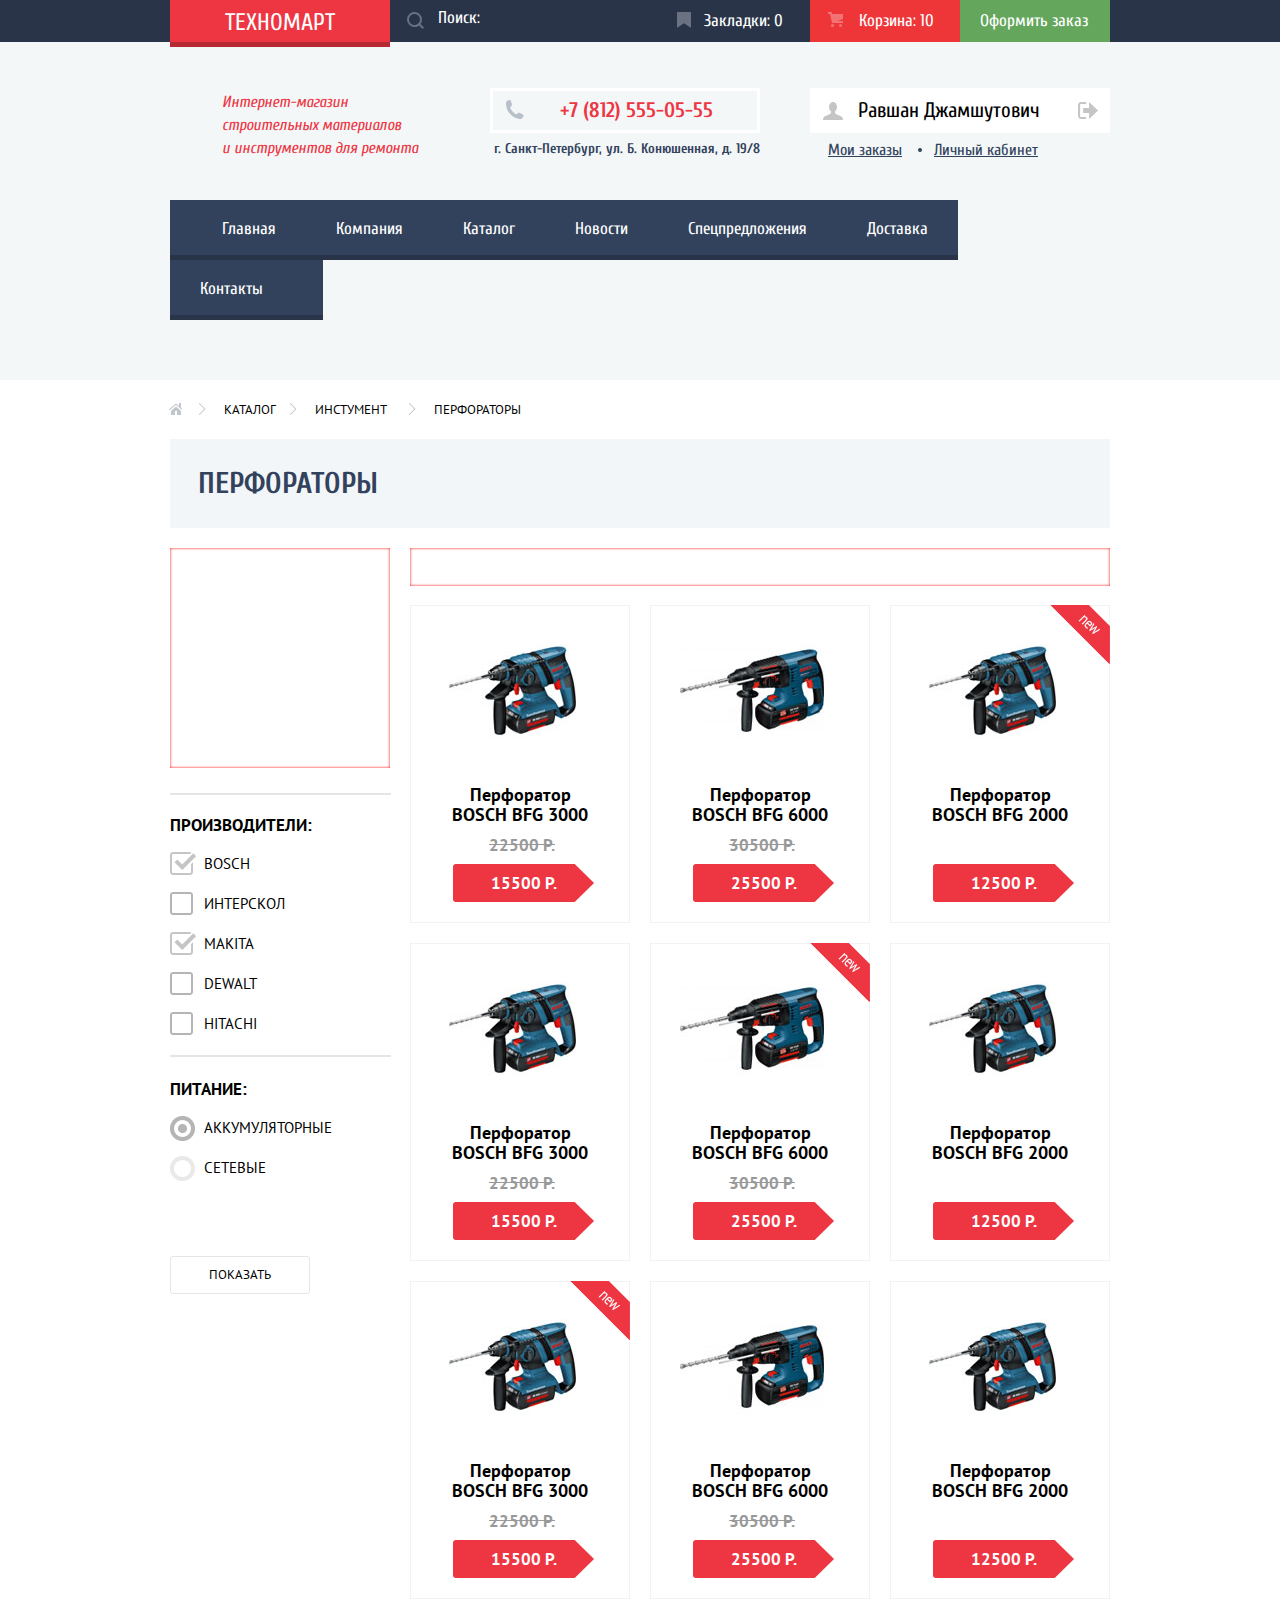
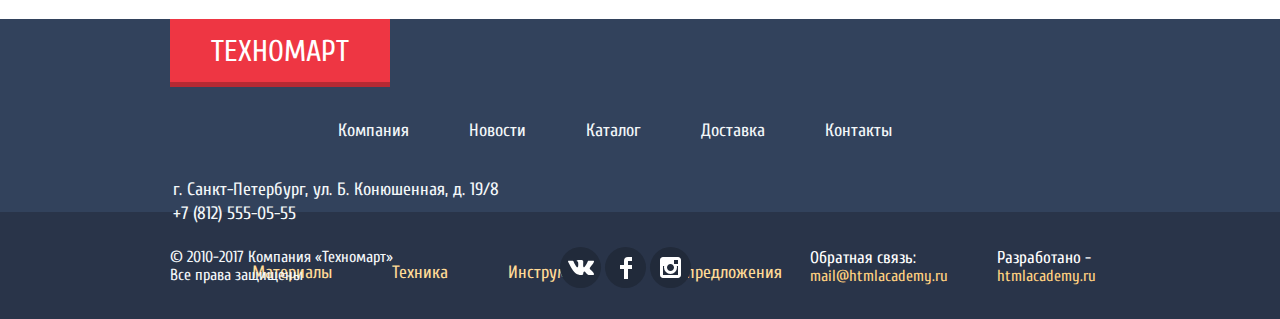
==== catalog.html @ 03522a88 "правки тегов img" ====
<!DOCTYPE html>
<html lang="ru">
  <head>
        <link href="css/normalize.css" rel="stylesheet">
        <link href="css/style.css" rel="stylesheet">
        <link href="https://fonts.googleapis.com/css?family=PT+Sans:400,700&amp;subset=cyrillic" rel="stylesheet">
	  	<link href="https://fonts.googleapis.com/css?family=Cuprum:400,400i,700&amp;subset=cyrillic" rel="stylesheet">
    	<meta charset="utf-8">
    	<title>HTML Academy: Техномарт</title>
  </head>
  <body>
<header class="header">
<div class="header-top">
        <div class="container">
                <a class="site-logo-header" href="index.html">ТЕХНОМАРТ</a>
                    <div class="search-form">
                        <form  action="https://echo.htmlacademy.ru" method="get">
                            <label class="search-icon" for="search" aria-label="Поле поиска"></label>
                            <input class="search" name="search" id="search"  type="search" placeholder="Поиск:">
                            <div class="search-img"></div>
                        </form>
                </div>
            <a class="header-top-link bookmarks" href="#">Закладки: 0</a>
            <a class="header-top-link cart cart-active" href="#">Корзина: 10</a>
            <a class="header-top-link buy-button" href ="#">Оформить заказ</a>
        </div>
</div>
<section class="header-main">
    <div class="container">
        <h1 class="header-h1">Интернет-магазин строительных материалов<br> и инструментов для ремонта</h1>
            <div class="contacts">
                <a class="phone">
                    <img class="phone-img" src="img/icon-phone.svg" width="19px" height="19px" alt="">+7 (812) 555-05-55
                </a>
                <p class="top-adress">г. Санкт-Петербург, ул. Б. Конюшенная, д. 19/8</p>
            </div>
            <div class="user-panel">
                <a class="icon" href="#" aria-label="личный кабинет"><svg xmlns="http://www.w3.org/2000/svg" width="20" height="18" viewBox="0 0 20 18"><path fill="#c5c5c5" d="M17.881 14.166c-2.144-.735-4.256-1.666-5.207-2.39-.657-.501-.77-1.618-.517-2.415 1.118-.903 1.864-2.477 1.864-4.278C14.021 2.276 12.221 0 10 0S5.979 2.276 5.979 5.083c0 1.801.746 3.374 1.863 4.277.253.798.141 1.915-.517 2.416-.95.724-3.063 1.654-5.207 2.39S0 18 0 18h20s.025-3.099-2.119-3.834z"/></svg></a>
                <a class="interactive profile" href="#" aria-label="личный кабинет">Равшан Джамшутович</a>
			    <a class="exit" href="#" aria-label="выход из профиля"><svg xmlns="http://www.w3.org/2000/svg" width="21" height="17" viewBox="0 0 21 17"><g fill="#c5c5c5"><path fill="#c5c5c5" d="M21 8.5L12.125 0v6h-6v5h6v6z"/><path fill="#c5c5c5" d="M3.106 13.952V3.048c.018-.376.171-1.057 1.01-1.057h5.027V0H4.116C1.938 0 1.112 1.81 1.087 3.027v10.946C1.112 15.189 1.938 17 4.116 17h5.027v-1.99H4.116c-.839 0-.992-.683-1.01-1.058z"/></g></svg></a>
		 	    <div class="actions">
		 	        <a class="user-actions interactive" href="#">Мои заказы</a>
                    <a class="user-actions interactive" href="#">Личный кабинет</a>
                </div>
            </div>
    </div>
</section>
<div class="container">
        <ul class="site-navigation nav-list" aria-label="Навигация по сайту">
                <li class="top-nav-li"><a class="top-nav-link" href="index.html" >Главная</a></li>
                <li class="top-nav-li"><a class="top-nav-link" href="#">Компания</a></li>
                <li class="top-nav-li"><a class="top-nav-link" href="catalog.html">Каталог</a></li>
                <li class="top-nav-li"><a class="top-nav-link" href="#">Новости</a></li>
                <li class="top-nav-li"><a class="top-nav-link" href="#">Спецпредложения</a></li>
                <li class="top-nav-li"><a class="top-nav-link" href="#">Доставка</a></li>
                <li class="top-nav-li"><a class="top-nav-link" href="#">Контакты</a></li>
        </ul>
</div>
</header>
<main class="container container-wrap">
<section class="main-head" aria-label="Навигация">
    <ul class="page-links">
        <li class="page-link">
            <a class="page-nav-links home-link" href="index.html" aria-label="Переход на главную страницу"></a>
        </li>
        <li class="page-link">
            <a class="page-nav-links" href="#">КАТАЛОГ</a>
        </li>
        <li class="page-link">
            <a class="page-nav-links" href="#">ИНСТУМЕНТ</a>
        </li>
        <li class="page-link">
            <a class="page-nav-links">ПЕРФОРАТОРЫ</a>
        </li>
    </ul>
    <h2 class="main-h1">ПЕРФОРАТОРЫ</h2>
</section>
<section class="main-filters">
    <h2 class="h2-hidden">Фильтры и сортировка товаров</h2>
    <div class="filter-fill"></div>
    <form class="filter" method="get" action="https://echo.htmlacademy.ru">
        <span class="filter-name">ПРОИЗВОДИТЕЛИ:</span>
            <ul class="filters filters-decor">
              <li class="filter-option">
                  <input class="hidden filter-input filter-input-checkbox" type="checkbox" name="bosch" id="filter-bosch" checked>
                  <label for="filter-bosch">BOSCH</label>
                </li>
              <li class="filter-option">
                  <input class="hidden filter-input filter-input-checkbox" type="checkbox" name="interskol" id="filter-interskol">
                  <label for="filter-interskol">ИНТЕРСКОЛ</label>
                </li>
              <li class="filter-option">
                  <input class="hidden filter-input filter-input-checkbox" type="checkbox" name="makita" id="filter-makita" checked>
                  <label for="filter-makita">MAKITA</label>
                </li>
              <li class="filter-option">
                  <input class="hidden filter-input filter-input-checkbox" type="checkbox" name="dewalt" id="filter-dewalt">
                  <label for="filter-dewalt">DEWALT</label>
              </li>
              <li class="filter-option">
                  <input class="hidden filter-input filter-input-checkbox" type="checkbox" name="hitachi" id="filter-hitachi">
                  <label for="filter-hitachi">HITACHI</label>
              </li>
            </ul>
		   <span class="filter-name">ПИТАНИЕ:</span>
                <ul class="filters radio-filters">
                    <li class="filter-option">
                        <input class="hidden filter-input filter-input-radio" type="radio" name="power-group" value="rechargeable" id="filter-rechargeable" checked>
                        <label for="filter-rechargeable">АККУМУЛЯТОРНЫЕ</label>
                    </li>
                    <li class="filter-option">
                        <input class="hidden filter-input filter-input-radio" type="radio" name="power-group" value="supply" id="filter-supply">
                        <label for="filter-supply">СЕТЕВЫЕ</label>
                    </li>
                </ul>
                <button type="submit" class="filter-button">ПОКАЗАТЬ</button>
    </form>
</section>
    <section class="products" aria-label="Список товаров">
        <h2 class="h2-hidden">Список товаров</h2>
        <div class="filter-fill-2"></div>
        <ul class="catalog-list">
            <li class="catalog-item">
                <div class=""></div>
				<div class="item-image">
				    <div class="image">
                        <img src="img/catalog/bosch-bfg-3000.jpg" width="127px" height="112px" alt="Перфоратор BOSCH BFG 3000»">
				    </div>
                    <div class="hover-buttons">
                        <a class="item-buy" href="#">КУПИТЬ</a>
                        <a class="bookmark-button" href="#">В ЗАКЛАДКИ</a>
                    </div>
                </div>
                <h3 class="item-name">
                    <a class="item-link" href="#">Перфоратор BOSCH BFG 3000</a>
                </h3>
                <div class="price">
                    <span class="price-old">22500 Р.</span>
                    <a class="price-button" href="#">15500 Р.</a>
                </div>
            </li>
            <li class="catalog-item">
				<div class="item-image">
				    <div class="image">
                        <img src="img/catalog/bosch-bfg-6000.jpg" width="144px" height="128px" alt="Перфоратор BOSCH BFG 6000»">
				    </div>
                    <div class="hover-buttons">
                        <a class="item-buy" href="#">КУПИТЬ</a>
                        <a class="bookmark-button" href="#">В ЗАКЛАДКИ</a>
                    </div>
                </div>
                <h3 class="item-name">
                    <a class="item-link" href="#">Перфоратор BOSCH BFG 6000</a>
                </h3>
                <div class="price">
                    <span class="price-old">30500 Р.</span>
                    <a class="price-button" href="#">25500 Р.</a>
                </div>
            </li>
            <li class="catalog-item new">
                <div class="item-image">
				    <div class="image">
                        <img src="img/catalog/bosch-bfg-2000.jpg" width="127px" height="112px" alt="Перфоратор BOSCH BFG 2000»">
                    </div>
                    <div class="hover-buttons">
                        <a class="item-buy" href="#">КУПИТЬ</a>
                        <a class="bookmark-button" href="#">В ЗАКЛАДКИ</a>
                    </div>
                </div>
                <h3 class="item-name">
                    <a class="item-link" href="#">Перфоратор BOSCH BFG 2000</a>
                </h3>
                <div class="price">
                    <span class="price-old"></span>
                    <a class="price-button" href="#">12500 Р.</a>
                </div>
            </li>
            <li class="catalog-item">
                <div class=""></div>
				<div class="item-image">
				    <div class="image">
                        <img src="img/catalog/bosch-bfg-3000.jpg" width="127px" height="112px" alt="Перфоратор BOSCH BFG 3000»">
				    </div>
                    <div class="hover-buttons">
                        <a class="item-buy" href="#">КУПИТЬ</a>
                        <a class="bookmark-button" href="#">В ЗАКЛАДКИ</a>
                    </div>
                </div>
                <h3 class="item-name">
                    <a class="item-link" href="#">Перфоратор BOSCH BFG 3000</a>
                </h3>
                <div class="price">
                    <span class="price-old">22500 Р.</span>
                    <a class="price-button" href="#">15500 Р.</a>
                </div>
            </li>
            <li class="catalog-item new">
				<div class="item-image">
				    <div class="image">
                        <img src="img/catalog/bosch-bfg-6000.jpg" width="144px" height="128px" alt="Перфоратор BOSCH BFG 6000»">
				    </div>
                    <div class="hover-buttons">
                        <a class="item-buy" href="#">КУПИТЬ</a>
                        <a class="bookmark-button" href="#">В ЗАКЛАДКИ</a>
                    </div>
                </div>
                <h3 class="item-name">
                    <a class="item-link" href="#">Перфоратор BOSCH BFG 6000</a>
                </h3>
                <div class="price">
                    <span class="price-old">30500 Р.</span>
                    <a class="price-button" href="#">25500 Р.</a>
                </div>
            </li>
            <li class="catalog-item">
                <div class="item-image">
				    <div class="image">
                        <img src="img/catalog/bosch-bfg-2000.jpg" width="127px" height="112px" alt="Перфоратор BOSCH BFG 2000»">
                    </div>
                    <div class="hover-buttons">
                        <a class="item-buy" href="#">КУПИТЬ</a>
                        <a class="bookmark-button" href="#">В ЗАКЛАДКИ</a>
                    </div>
                </div>
                <h3 class="item-name">
                    <a class="item-link" href="#">Перфоратор BOSCH BFG 2000</a>
                </h3>
                <div class="price">
                    <span class="price-old"></span>
                    <a class="price-button" href="#">12500 Р.</a>
                </div>
            </li>
            <li class="catalog-item new">
                <div class=""></div>
				<div class="item-image">
				    <div class="image">
                        <img src="img/catalog/bosch-bfg-3000.jpg" width="127px" height="112px" alt="Перфоратор BOSCH BFG 3000»">
				    </div>
                    <div class="hover-buttons">
                        <a class="item-buy" href="#">КУПИТЬ</a>
                        <a class="bookmark-button" href="#">В ЗАКЛАДКИ</a>
                    </div>
                </div>
                <h3 class="item-name">
                    <a class="item-link" href="#">Перфоратор BOSCH BFG 3000</a>
                </h3>
                <div class="price">
                    <span class="price-old">22500 Р.</span>
                    <a class="price-button" href="#">15500 Р.</a>
                </div>
            </li>
            <li class="catalog-item">
				<div class="item-image">
				    <div class="image">
                        <img src="img/catalog/bosch-bfg-6000.jpg" width="144px" height="128px" alt="Перфоратор BOSCH BFG 6000»">
				    </div>
                    <div class="hover-buttons">
                        <a class="item-buy" href="#">КУПИТЬ</a>
                        <a class="bookmark-button" href="#">В ЗАКЛАДКИ</a>
                    </div>
                </div>
                <h3 class="item-name">
                    <a class="item-link" href="#">Перфоратор BOSCH BFG 6000</a>
                </h3>
                <div class="price">
                    <span class="price-old">30500 Р.</span>
                    <a class="price-button" href="#">25500 Р.</a>
                </div>
            </li>
            <li class="catalog-item">
                <div class="item-image">
				    <div class="image">
                        <img src="img/catalog/bosch-bfg-2000.jpg" width="127px" height="112px" alt="Перфоратор BOSCH BFG 2000»">
                    </div>
                    <div class="hover-buttons">
                        <a class="item-buy" href="#">КУПИТЬ</a>
                        <a class="bookmark-button" href="#">В ЗАКЛАДКИ</a>
                    </div>
                </div>
                <h3 class="item-name">
                    <a class="item-link" href="#">Перфоратор BOSCH BFG 2000</a>
                </h3>
                <div class="price">
                    <span class="price-old"></span>
                    <a class="price-button" href="#">12500 Р.</a>
                </div>
            </li>
        </ul>
</section>
</main>
<footer class="footer">
<section class="footer-section">
    <div class="container">
        <div class="footer-top">
            <h2 class="h2-hidden">Дополнительная навигация</h2>
            <div class="site-logo-footer">ТЕХНОМАРТ</div>
            <p class="footer-contacts">г. Санкт-Петербург, ул. Б. Конюшенная, д. 19/8 +7 (812) 555-05-55</p>
            <ul class="footer-nav"  aria-label="Дополнительная навигация">
                <li class="list-link">
                    <a class="footer-nav-link" href="#">Компания</a>
                </li>
                <li class="list-link">
                    <a class="footer-nav-link" href="#">Новости</a>
                </li>
                <li class="list-link">
                    <a class="footer-nav-link" href="catalog.html">Каталог</a>
                </li>
                <li class="list-link">
                    <a class="footer-nav-link" href="#">Доставка</a>
                </li>
                <li class="list-link">
                    <a class="footer-nav-link" href="#">Контакты</a>
                </li>
            </ul>
            <ul class="footer-nav-additional" aria-label="Список предложений">
                <li class="attention">
                    <a class="footer-attention-link" href="#">Материалы</a>
                </li>
                <li class="attention">
                    <a class="footer-attention-link" href="#">Техника</a>
                </li>
                <li class="attention">
                    <a class="footer-attention-link" href="#">Инструмент</a>
                </li>
                <li class="attention">
                    <a class="footer-attention-link" href="#">Спецпредложения</a>
                </li>
            </ul>
        </div>
    </div>
</section>
<div class="footer-bottom">
    <div class="container">
        <p class="copyrights">© 2010-2017 Компания «Техномарт» Все права защищены</p>
        <div class="social-block" aria-label="Мы в соцсетях">
            <a class="social-button" href="#" aria-label="Мы Вконтакте">
                <img src="img/icon-vk.svg" width="26px" height="15px" alt="">
            </a>
            <a class="social-button" href="#" aria-label="Мы в Фейсбуке">
                <img src="img/icon-fb.svg" width="12px" height="22px" alt="">
            </a>
            <a class="social-button" href="#" aria-label="Мы в Инстаграме">
                <img src="img/icon-insta.svg" width="21px" height="21px" alt="">
            </a>
        </div>
        <p class="feedback"> Обратная связь: <a class="feedback-link" href="#">mail@htmlacademy.ru</a></p>
        <p class="developer">Разработано - <a class="developer-link" href="https://htmlacademy.ru/intensive/htmlcss" aria-label="Сайт разработчика">htmlacademy.ru</a>
        </p>
    </div>
</div>
</footer>
<section class="modal product-cart" aria-label="Всплывашющее окно, товар добавлен в корзину">
    <div class="cart-success">
        <img src="img/ok-cart.png" width="66px" height="66px" alt="">
        <span  class="product-cart-text" >Товар добавлен в корзину!</span>
    </div>
    <div class="modal-cart-bottom">
        <a class="modal-buy-button button-red" href="#" aria-label="Оформить заказ">ОФОРМИТЬ ЗАКАЗ</a>
        <a class="go-button"  href="#" aria-label="Продолжить покупки">ПРОДОЛЖИТЬ ПОКУПКИ</a>
    </div>
    <a class="button-close close-modal-cart" aria-label="Закрыть окно подтверждения"></a>
</section>
<script>
			var itemBuy = document.querySelector(".item-buy"); 
            var catalogList = document.querySelector(".catalog-list"); 
            var CartSuccess = document.querySelector(".product-cart"); 
            var goButton = document.querySelector(".go-button"); 
            var CartSuccessClose = document.querySelector(".close-modal-cart"); 

            catalogList.addEventListener("click", function (evt) { 
                evt.preventDefault(); 
                var target= evt.target; 
                if(target.classList.contains("item-buy")) { 
                    CartSuccess.classList.add("modal-show"); 
                } 
            });
			CartSuccessClose.addEventListener("click", function (evt) {
				evt.preventDefault();
				CartSuccess.classList.remove("modal-show");
			});
            
			goButton.addEventListener("click", function (evt) {
				evt.preventDefault();
				CartSuccess.classList.remove("modal-show");
			});
</script>
</body>
</html>
---- css/style.css ----
body {
	position: relative;
    margin: 0;
    padding: 0;
    font-family: "Cuprum", sans-serif;
    font-weight: 400;
    font-size: 17px;
    line-height: 18px;
	color: #ffffff;
}
.container {
	width: 940px;
	margin: 0 auto;
	padding: 0 0;
	display: flex;
	box-sizing: border-box;
}
.container-wrap {
    flex-wrap: wrap;
}
.header {
    min-width: 940px;
	background-color: #f4f7f8;
	padding-bottom: 59px;
}
.header-top {
	width: 100%;
	background-color: #293449;
    display: flex;
    align-items: center;
    flex-wrap: nowrap;
	box-sizing: border-box;
}
.site-logo-head,
.site-logo-header {
    width: 220px;
    padding: 11px 55px 3px 55px;
    text-decoration: none;
    font-size: 24px;
    line-height: 24px;
    color: #ffffff;
    background-color: #ee3643;
    box-shadow: 0 5px 0 #b52933;
    box-sizing: border-box;
}
.search {
    position: relative;
    width: 270px;
    background-color: #293449;
    border-style: none;
    color: #ffffff;
    padding-top: 11px;
    padding-left: 48px;
    padding-bottom: 12px;
	max-height: 42px;
}
.search::-ms-clear {
    display: none;
}
.search-img{
	width:17px;
	height: 17px;
	position: absolute;
	background-image: url(../img/icon-search.svg);
	top: 12px;
	left: 17px;
}
.search::placeholder{
    position: relative;
    font-family: "Cuprum", sans-serif;
	font-style: normal;
    font-size: 17px;
    line-height: 18px;
	color: #ffffff;
}
.search:hover {
    background-color: #212a3a;
}
.search:hover + .search-img {
	background-image: url(../img/icon-search-hover.svg);
}
.search:active + .search-img,
.search:focus + .search-img {
	background-image: url(../img/icon-search-active.svg);
}
.search:focus,
.search:active{
    background-color: white;
    color: black;
    outline: none;
}
.site-logo-header:hover {
    background-color: #ca2c37;
}
.site-logo-header:focus,
.site-logo-header:active {
    background-color: #ba2732;
    outline:none;
}
.header-top-link:hover {
   background-color: #212a3a;

}
.header-top-link {
	text-decoration: none;
	font-size: 17px;
    line-height: 18px;
	color: #ffffff;
}
.header-top-link:focus,
.header-top-link:active {
    background-color: #161d29;
    color: rgba(255, 255, 255, 0.6);
    outline:none;
}
.active{
	background-color: #ee3643;
}
.active:hover{
 background-color: #ca2c37;
}
.active:focus,
.active:active  {
    background-color: #ba2732;
    outline:none;
}
.buy-button:hover {
    background-color: #5fbb2d;
}
.buy-button:focus,
.buy-button:active {
    background-color: #518534;
    color: rgba(255, 255, 255, 0.5);
}
.search-form {
    position: relative;
	width: 270px;
	height: 42px;
}
.bookmarks {
	width: 150px;
    position: relative;
	padding: 12px 0 12px 44px;
	box-sizing: border-box;
}
.cart {
	width: 150px;
	position: relative;
	padding: 12px 0 12px 49px;
	box-sizing: border-box;
}
.buy-button {
    width: 150px;
    text-align: center;
    padding: 12px 22px 12px 19px;
	background-color: #63a65c;
	box-sizing: border-box;
}
.cart::before {
    content:"";
    position: absolute;
    width: 20px;
    height: 20px;
    background-image: url(../img/icon-cart.svg);
    background-repeat: no-repeat;
    left: 18px;
}
.cart:hover::before{
    background-image: url(../img/icon-cart-hover.svg);
}
.cart:active::before{
    background-image: url(../img/icon-cart-active.svg);
}
.cart-active {
	background-color: #ee3639;
}
.cart-active::before {
	background-image: url(../img/icon-cart-hover.svg);
	opacity: 0.3;
}
.bookmarks::before {
    content:"";
    position: absolute;
    width: 20px;
    height: 20px;
    background-image: url(../img/icon-bookmark.svg);
    background-repeat: no-repeat;
    left: 17px;
}
.bookmarks:hover::before{
    background-image: url(../img/icon-bookmark-hover.svg);
}
.bookmarks:active::before{
    background-image: url(../img/icon-bookmark-active.svg);
}
.header-main {
	width: 100%;
    display: flex;
    flex-direction: row;
	padding: 38px 0 0 0;
    max-height: 158px;
}
.header-h1 {
	min-width: 200px;
    max-width: 200px;
	margin-left: 52px;
	margin-right: 68px;
    font-family: 'Cuprum', sans-serif;
    font-weight: 400;
    font-style: italic;
    font-size: 16px;
    line-height: 23px;
    color: #ee3643;
}
.contacts {
	display: flex;
	flex-wrap: wrap;
    margin-right: 26px;
    margin-top: 8px;
    width: 270px;
    max-height: 45px;
    font-size: 14px;
    font-weight: 700;
    line-height: 24px;
    color: #32425c;
	font-family: 'Cuprum', sans-serif;
	box-sizing: border-box;
}
.phone {
    display: flex;
    justify-content: space-between;
    flex-wrap: nowrap;
    width: 270px;
    padding: 12px 47px 12px 0;
    font-size: 21px;
    line-height: 21px;
    font-weight: 700;
    color: #ee3643;
    box-shadow: inset 0 0 0 3px white;
    box-sizing: border-box;
}
.phone-img {
	margin-left: 15px;
}
.top-adress {
	margin-top: 4px;
	margin-left: 4px;
    text-align: center;
	box-sizing: border-box;
}
.page-links,
.nav-list {
	list-style-type: none;
}
.user-links {
	width: 281px;
    max-height: 45px;
    margin-left: 43px;
    margin-top: 8px;
    display: flex;
    font-weight: 700;
    flex-wrap: nowrap;
}
.user-panel {
    display: flex;
    flex-wrap: wrap;
    min-width: 300px;
	max-width: 300px;
    margin-left: 24px;
	margin-top: 8px;
	box-sizing: border-box;
}
.profile {
    box-sizing: border-box;
    width: 210px;
    height: 45px;
    padding: 12px 0 0 3px;
    background-color: #ffffff;
}
.exit,
.icon{
	display: flex;
    background-color: #ffffff;
    width: 45px;
    height: 45px;
	justify-content: space-around;
	align-items: center;
    box-sizing: border-box;
}
.icon:focus path,
.exit:focus path,
.icon:hover path,
.exit:hover path{
		fill: #32425c;
}
.icon:active path,
.exit:active path{
		fill: #c5c5c5;
}
.reg-link{
    width: 150px;
    max-height: 45px;
	padding: 12px 20px 10px 24px;
    background-color: #ffffff;
	box-sizing: border-box;
}
.login-link {
    position: relative;
    width: 121px;
    margin-right: 10px;
    padding: 12px 0 10px 47px;
    background-color: #ffffff;
    box-sizing: border-box;
}
.interactive{
	text-decoration: none;
	color: #000000;
	font-size: 21px;
    line-height: 21px;
}
.actions {
	position: relative;
	margin-top: -3px;
}
.user-actions {
    color: #32425c;
    font-size: 16px;
    line-height: 18px;
    height: 45px;
    margin-left: 18px;
    margin-right: 10px;
	text-decoration: underline;
	position: relative;
}
.user-actions:first-child::after {
	content: "";
	position: absolute;
	border: 2px solid #32425c;
	border-radius: 50%;
    top: 7px;
    left: 90px;
}
.login-link::before {
    content:"";
    position: absolute;
    width: 20px;
    height: 20px;
    background-image: url(../img/icon-login.svg);
    background-repeat: no-repeat;
    left: 14px;
    top: 14px;
}
.login-link:hover::before {
    background-image: url(../img/icon-login-hover.svg);
}
.login-link:active::before {
    background-image: url(../img/icon-login.svg);
}
.login-link:hover,
.reg-link:hover {
    color: #ee3643;
}
.user-actions:hover {
    color: #ee3643;
}
.interactive:focus,
.interactive:active{
    color: rgba(0, 0, 0, 0.3);
    outline:none;
}
.nav-list {
	display: flex;
	padding: 0;
    flex-wrap: wrap;
	margin-top: 30px;
	margin-bottom: 1px;
	box-sizing: border-box;
}
.top-nav-li {
	display: flex;
}
.top-nav-link {
    padding: 20px 30px 18px 30px;
    text-align: center;
    text-decoration: none;
    font-size: 17px;
    line-height: 17px;
    color: #ffffff;
    background-color: #32425c;
    border-bottom: 5px solid #293449;
    box-sizing: border-box;
}
.top-nav-li:first-child .top-nav-link {
	padding-left: 52px;
}
.top-nav-li:last-child .top-nav-link {
	padding-right: 60px;
}
.top-nav-link:hover{
    background-color: #293449;
}
.top-nav-link:focus,
.top-nav-link:active{
    background-color: #1d2739;
    color: rgba(255, 255, 255, 0.5);
    outline:none;
}
.filter-button,
.page-nav-links {
    font-family: "PT Sans", sans-serif;
    text-decoration: none;
    font-size: 13px;
    line-height: 18px;
    color: #000000;
}
.filter-option{
	display: flex;
	position: relative;
    font-family: "PT Sans", sans-serif;
    font-size: 15px;
    line-height: 20px;
    color: #000000;
}
.filter-name {
    font-family: "PT Sans", sans-serif;
    font-weight: 700;
    font-size: 17px;
    line-height: 30px;
    color: #000000;
    padding-bottom: 5px;
}
.footer {
    min-width: 940px;
}
.main-footer {
	display: flex;
    padding: 55px 0 86px 0;
    flex-direction: row;
    align-content: center;
}
.h2-contacts,
.company-name {
	padding-top: 1px;
	font-size: 30px;
	line-height: 26px;
	color: #000000;
}
.main-footer-right-side,
.main-footer-left-side{
	display: flex;
	flex-direction: column;
}
.main-footer-right-side {
	max-width: 400px;
	padding-left: 115px;
}
.company-place,
.main-footer-about {
	margin-top: 4px;
	font-family: 'PT Sans', sans-serif;
	font-size: 13px;
	line-height: 24px;
	color: #000000;
}
.second {
	padding-top: 6px;
}
.company-button {
	margin-top: -1px;
	width: 220px;
	max-height: 38px;
	text-align: center;
	padding-top: 11px;
	padding-bottom: 9px;
	border-radius: 3px;
}
.company-place {
	width: 180px;
}
.delivery-company {
	font-family: "Cuprum", sans-serif;
	list-style: none;
	padding-top: 2px;
	margin-left: -4px;
	display: flex;
	flex-direction: column;
	font-size: 18px;
	font-weight: 700;
	line-height: 20px;
	color: #000000;
}
.delivery-companys {
	position: relative;
	margin-bottom: 20px;
	margin-left: -25px;
	padding-left: 25px;
}
.delivery-companys::before {
	content: "";
	position: absolute;
	left: -10px;
	top: 10px;
	width: 23px;
	border: 1px solid #ee3643;
}
.mini-map {
	display: flex;
	margin-top: 30px;
}
.mail-button {
    margin-top: 27px;
    width: 300px;
    max-height: 38px;
    text-align: center;
    padding-top: 11px;
    padding-bottom: 9px;
    border-radius: 3px;
    padding-left: 5px;
    box-sizing: border-box;
}
.main-head {
    display: flex;
    width: 100%;
    flex-wrap: wrap;
}
.main-h1 {
    width: 100%;
    min-height: 89px;
    padding-top: 30px;
    padding-left: 28px;
    margin-top: 20px;
	margin-bottom: 20px;
    background-color: #f2f6f8;
    color: #32425c;
    line-height: 30px;
    font-size: 30px;
    box-sizing: border-box;
}
.page-links {
    display: flex;
	position: relative;
    padding: 0;
	margin: 0;
	margin-top: 20px;
}
.page-links li:first-child{
    width: 14px;
    height: 12px;
    background-image: url(../img/icon-home.svg);
    background-repeat: no-repeat;
	margin-left: -2px;
	margin-top: 3px;
	margin-right: 42px;
}
.page-links li:last-child {
	margin-left: 8px;
}
.page-nav-links{
	margin-right: 39px;
	position: relative;
}
.page-nav-links:not(.home-link)::before{
	content: "";
	width: 8px;
	height: 12px;
    left: -26px;
    top: 2px;
	position: absolute;
	background-image: url(../img/icon-arrow-right.svg);
	background-repeat: no-repeat;
}
.main-filters {
	display: flex;
	width: 220px;
	padding: 0;
	margin: 0;
    flex-direction: column;
}
.products {
	margin: 0;
	margin-left: 20px;
	padding: 0;
	width: 700px;
	display: flex;
    flex-direction: column;
	box-sizing: border-box;
}
.filters {
    display: flex;
	position: relative;
    flex-direction: column;
    margin: 0;
    padding: 0;
    box-sizing: border-box;
    padding-top: 14px;
    padding-left: 34px;
    margin-bottom: 20px;
}
.catalog-list {
    width: 700px;
    display: flex;
    flex-wrap: wrap;
    margin: 0;
    padding: 0;
    margin-top: 19px;
    list-style-type: none;
    justify-content: space-between;
    box-sizing: border-box;
}
.item-image {
    width: 220px;
    height: 175px;
    display: flex;
    justify-content: center;
    align-items: center;
    padding-right: 16px;
    box-sizing: border-box;
}
.catalog-item {
    width: 220px;
    height: 318px;
    box-sizing: border-box;
    box-shadow: inset 0 0 1px gray;
    margin-bottom: 20px;
    position: relative;
}
.new::before {
	content: "";
	position: absolute;
	width: 60px;
	height: 59px;
	background-image: url(../img/new-flag.png);
	top: 0;
	right: 0;
}
.hover-buttons {
    position: absolute;
    display: flex;
	flex-wrap: wrap;
    top: 45px;
    left: 42px;
    width: 135px;
    height: 84px;
    box-sizing: border-box;
    justify-content: center;
	display: none;
}
.item-buy::before {
	content: "";
	position: absolute;
	background-image: url;
}
.item-buy,
.bookmark-button{
	position: relative;
	width: 135px;
    height: 38px;
    border-radius: 3px;
    padding-left: 48.5px;
    padding-top: 10.5px;
    box-sizing: border-box;
	text-decoration: none;
	font-size: 14px;
    line-height: 18px;
    color: #ffffff;
	background-color: #63a63e;
}
.item-buy {
    box-shadow: inset 0 -3px 0 #367315;
}
.item-buy::before {
	position: absolute;
	width: 15px;
	height: 15px;
	background-image: url(../img/icon-cart-hover.svg);
    opacity: 0.3;
	background-repeat: no-repeat;
	left: 14px;
    top: 11px;
}
.item-buy:active::before,
.item-buy:focus::before,
.item-buy:hover::before{
		opacity: 1;
}
.item-buy:hover,
.item-buy:focus{
	background-color: #5fbb2d;
}
.item-buy:active {
	background-color: #518534;
}
.bookmark-button{
    color: #32425c;
    background-color: #ffffff;
    border: 3px solid #5fbb2d;
    border-radius: 3px;
    padding-left: 33px;
    padding-top: 8px;
    margin-top: 8px;
}
.bookmark-button:hover,
.bookmark-button:focus{
	border-color: #32425c;
}
.bookmark-button:active {
	color: rgba(50,66,92, 0.3);
	border-color: rgba(50, 66, 92, 0.3);
}
.catalog-item:hover {
    box-shadow: 0 10px 25px 0 rgba(0, 0, 0, 0.5);
}
.catalog-item:hover .image img {
    display: none;
}
.catalog-item:hover .hover-buttons {
	display: flex;
}
.item-link {
    margin-top: -15px;
    display: flex;
	text-decoration: none;
    text-align: center;
	color: #000000;
	font-family: "PT Sans", sans-serif;
	font-weight: 700;
	font-size: 18px;
	line-height: 20px;
    padding-left: 30px;
    padding-right: 30px;
}
.price {
    display: flex;
    text-align: center;
    height: 95px;
    width: 220px;
    margin-top: -9px;
    margin-left: 2px;
    flex-direction: column;
    align-items: center;
}
.price-button,
.price-old {
	text-decoration: none;
	font-family:"PT Sans", sans-serif;
	font-weight: 700;
	font-size: 17px;
	line-height: 18px;
	color: #ffffff;
}
.price-button {
    width: 141px;
    margin-top: 10px;
    margin-left: 3px;
    height: 28px;
    padding-top: 10px;
    background-image: url(../img/btn-price.png);
    background-repeat: no-repeat;
    text-align: center;
    box-sizing: border-bo
}
.price-old {
	text-decoration: line-through;
	color: #999999;
    height: 18px;
}
.filter {
    margin-top: -8px;
}
.filter-option {
    margin-bottom: 20px;
	display: flex;
    position: relative;
}
.filter-option label {
  position: relative;
  display: block;
  cursor: pointer;
  user-select: none;
}

.filter-input:focus + label {
  outline: 1px solid black;
}
.hidden {
    display: none;
}
.filter-input-checkbox + label::before {
    content: "";
    position: absolute;
    width: 27px;
    height: 23px;
    background-image: url(../img/checkbox-off.svg);
    background-repeat: no-repeat;
    left: -34px;
    top: -2px;
}
.filter-input-radio + label::before {
    content: "";
    position: absolute;
    width: 25px;
    height: 25px;
    background-image: url(../img/radio-off.png);
     background-repeat: no-repeat;
    left: -34px;
    top: -2px;
}
.filter-input-checkbox:checked + label::before{
    background-image: url(../img/checkbox-on.svg);
}
.filter-input-radio:checked + label::before{
    background-image: url(../img/radio-on.png);
}
.filter-input-radio:disabled + label::before,
.filter-input-checkbox:disabled + label::before{
    opacity: 0.4;
}
.filter-input-checkbox:not(:checked):not(:disabled) + label:hover::before {
    background-image: url(../img/checkbox-off-hover.svg);
}
.filter-input-radio:not(:checked):not(:disabled) + label:hover::before {
    background-image: url(../img/radio-off-hover.png);
}
.filter-button {
    width: 140px;
    height: 38px;
    display: block;
    outline: none;
    background-color: white;
    margin-top: 58px;
    border: 1px solid #e5e5e5;
    border-radius: 3px;
	cursor: pointer;
}
.filter-button:focus {
	border-color: #ee3643;
}
/* filter-fill временно для удобства */
.filter-fill {
	margin: 0;
	width: 220px;
	height: 220px;
	box-shadow: inset 0 0 3px red;
	margin-bottom: 50px;
}
.filter-fill-2 {
    margin: 0;
    width: 700px;
    height: 38px;
    box-shadow: inset 0 0 3px red;
}
/* filter-fill временно для удобства */
.footer-section {
    max-width: 100%;
	height: 193px;
    display: flex;
    flex-direction: column;
    flex-wrap: wrap;
	background-color: #32425c;
}
.footer-top {
    display: flex;
    flex-wrap: wrap;
}
.footer-bottom {
	width: 100%;
	height: 107px;
    display: flex;
	flex-wrap: wrap;
	flex-direction: row;
	background-color: #293449;
}
.social-list {
    display: flex;
}
.filters,
.footer-nav,
.footer-nav-additional{
	list-style-type: none;
	display: flex;
}
.filters-decor::after,
.filters-decor::before {
    position: absolute;
    content: "";
    width: 219px;
    border: 0.5px solid #e5e5e5;
}
.filters-decor::before {
	left: 0;
	top: -47px;
}
.filters-decor::after {
	left: 0;
    bottom: -3px;
}
.footer-nav {
	padding-left: 108px;
}
.h2-hidden {
	display: none;
}
.site-logo-footer{
	width: 220px;
	height: 45px;
	text-align: center;
	padding-top: 18px;
    font-size: 30px;
    line-height: 30px;
	color: #ffffff;
	background-color: #ee3643;
	box-shadow: 0 5px 0 #b52933;
}
.footer-contacts{
	margin-left: 3px;
	width: 329px;
    order: 3;
	font-size: 18px;
	line-height: 24px;
	color: #f3f7f9;
}
.footer-nav-link,
.footer-attention-link {
	text-decoration: none;
	font-size: 18px;
    line-height: 24px;
	color: #f3f7f9;
}
.footer-attention-link {
	color: #ffda96;
}
.footer-nav-ul{
	padding-left: 111px;
}
.footer-nav-additional {
	padding-left: 22px;
	order:4;
}
.list-link {
	margin-left: 60px;
	margin-top: 20px;
}
.attention {
	margin-left: 60px;
}
.feedback {
	max-width: 144px;
	margin-right: 43px;
}
.developer {
	max-width: 100px;
}
.feedback,
.developer {
	margin-top: 37px;
}
.feedback-link,
.developer-link {
	font-family: "Cuprum", sans-serif;
	color: #ffd180;
    font-size: 16px;
	line-height: 18px;
    text-decoration: none;
}
.feedback-link:hover,
.developer-link:hover,
.footer-nav-link:hover,
.footer-attention-link:hover{
    text-decoration: underline;
}
.footer-nav-link:active,
.footer-nav-link:focus,
.footer-attention-link:active,
.footer-attention-link:focus {
     opacity: 0.5;
     text-decoration: none;
     outline:none;
}
.developer-link:active,
.developer-link:focus,
.feedback-link:active,
.feedback-link:focus{
    color: #ee3643;
    text-decoration: none;
     outline:none;
}
.social-button:hover,
.social-button:active,
.social-button:focus {
    background-color: #ee3643;
    outline: none;
}
.social-block {
    display: flex;
    margin-top: 35px;
    margin-left: 160px;
    margin-right: 115px;
}
.social-button {
	display: flex;
	background-color: #212a3a;
	border-radius: 50%;
	width: 41px;
	height: 41px;
	margin-right: 4px;
	align-items: center;
	justify-content: center;
}
.copyrights {
	margin-top: 36px;
	width: 230px;
	font-size: 16px;
	line-height: 18px;
	color: #f3f7f9;
}
.button-red{
    text-decoration: none;
	font-size: 14px;
	line-height: 18px;
	color: #ffffff;
	background-color: #ee3643;
}
.button-red:hover{
    background-color: #ca2c37;
	outline:none;
	cursor: pointer;
}
.button-red:active,
.button-red:focus{
    background-color: #ba2732;
    outline:none;
	cursor: pointer;
}
.product-cart-text {
	font-size: 30px;
	line-height: 30px;
	color: #000000;
}
.go-button {
	background-color: #ffffff;
	color: #000000;
}
.feedback-modal {
    position: fixed;
    left: 50%;
    margin-left: -310px;
    top: 35%;
    width: 620px;
    height: 430px;
    box-shadow: 0 20px 40px 0 rgba(0, 0, 0, 0.75),
                inset 0 7px 0 0 #ff5258;
    background-color: white;
    box-sizing: border-box;
}
.feedback-form {
    display: flex;
    flex-wrap: nowrap;
    width: 462px;
    height: 86px;
    margin-left: 81px;
    margin-top: 54px;
    box-sizing: border-box;
}
.label-name {
	 margin-right: 24px;
}
.input-name,
.input-email{
    width: 220px;
    height: 38px;
    margin-top: 9px;
    outline: none;
    border: 2px solid #dee3e4;
    border-radius: 3px;
    padding-bottom: 4px;
    padding-left: 13px;
    box-sizing: border-box;
}
.input-name::placeholder,
.input-email::placeholder,
.textarea::placeholder{
    font-family: "PT Sans", sans-serif;
    font-size: 13px;
    line-height: 18px;
    color: #a9a9a9;
}
.feedback-form label {
    width: 216px;
    color: black;
}
.feedback-submit {
    width: 460px;
    height: 38px;
    text-align: center;
    border: 0 solid gray;
    border-radius: 3px;
}
.form-submit {
    display: flex;
    width: 620px;
    height: 112px;
    background-color: #f4f4f4;
    box-sizing: border-box;
    justify-content: center;
    align-items: center;
	margin-top: 34px;
}
.button-close {
    position: absolute;
    width: 21px;
    height: 21px;
    background-image: url(../img/cross.svg);
    top: 16px;
    right: 9px;
    cursor: pointer;
}
.button-close:active{
	outline: none;
}
.text-area-label {
	width: 216px;
    color: black;
}
.form-textarea {
    display: flex;
    padding-left: 81px;
}
.textarea {
    margin-top: 10px;
    width: 460px;
    height: 112px;
    resize: none;
    outline: none;
    border: 2px solid #dee3e4;
    border-radius: 3px;
    padding-top: 7px;
    padding-left: 13px;
    box-sizing: border-box;
}
.feedback-outline:hover{
    border-color: #b5b5b5;
}
.feedback-outline:focus,
.feedback-outline:active {
	border-color: #ee3643;
}
.big-map {
    position: fixed;
    left: 50%;
    margin-left: -470px;
    top: 35%;
	box-shadow: 0 0 16px 1.28px rgba(0, 0, 0, 0.5);
}
.big-map .button-close {
	right: 14px;
    top: 47px;
}
.product-cart {
	width: 620px;
	height: 282px;
	position: fixed;
    left: 50%;
    margin-left: -270px;
    top: 320px;
	display: flex;
	flex-direction: column;
	box-shadow: 0 20px 40px 0 rgba(0, 0, 0, 0.75),
                inset 0 7px 0 0 #ff5258;
	background-color: white;
}
.cart-success {
	width: 100%;
	height: 170px;
	padding-top: 55px;
	padding-left: 81px;
	box-sizing: border-box;
}
.product-cart-text {
    margin-top: -53px;
    margin-left: 99px;
    display: flex;
}
.modal-cart-bottom {
	width: 100%;
	height: 112px;
	display: flex;
	justify-content: center;
	align-items: center;
	background-color: #f4f4f4;
}
.go-button,
.modal-buy-button {
    font-family: "Cuprum", sans-serif;
    font-size: 14px;
    line-height: 18px;
    width: 220px;
    height: 38px;
    border: 0 solid gray;
    border-radius: 3px;
    box-sizing: border-box;
    padding-top: 11px;
    padding-left: 45px;
    text-decoration: none;
}
.modal-buy-button {
	margin-right: 19px;
	padding-left: 59px;
}
.modal {
	display: none;
}
.modal-show {
    display: flex;
}
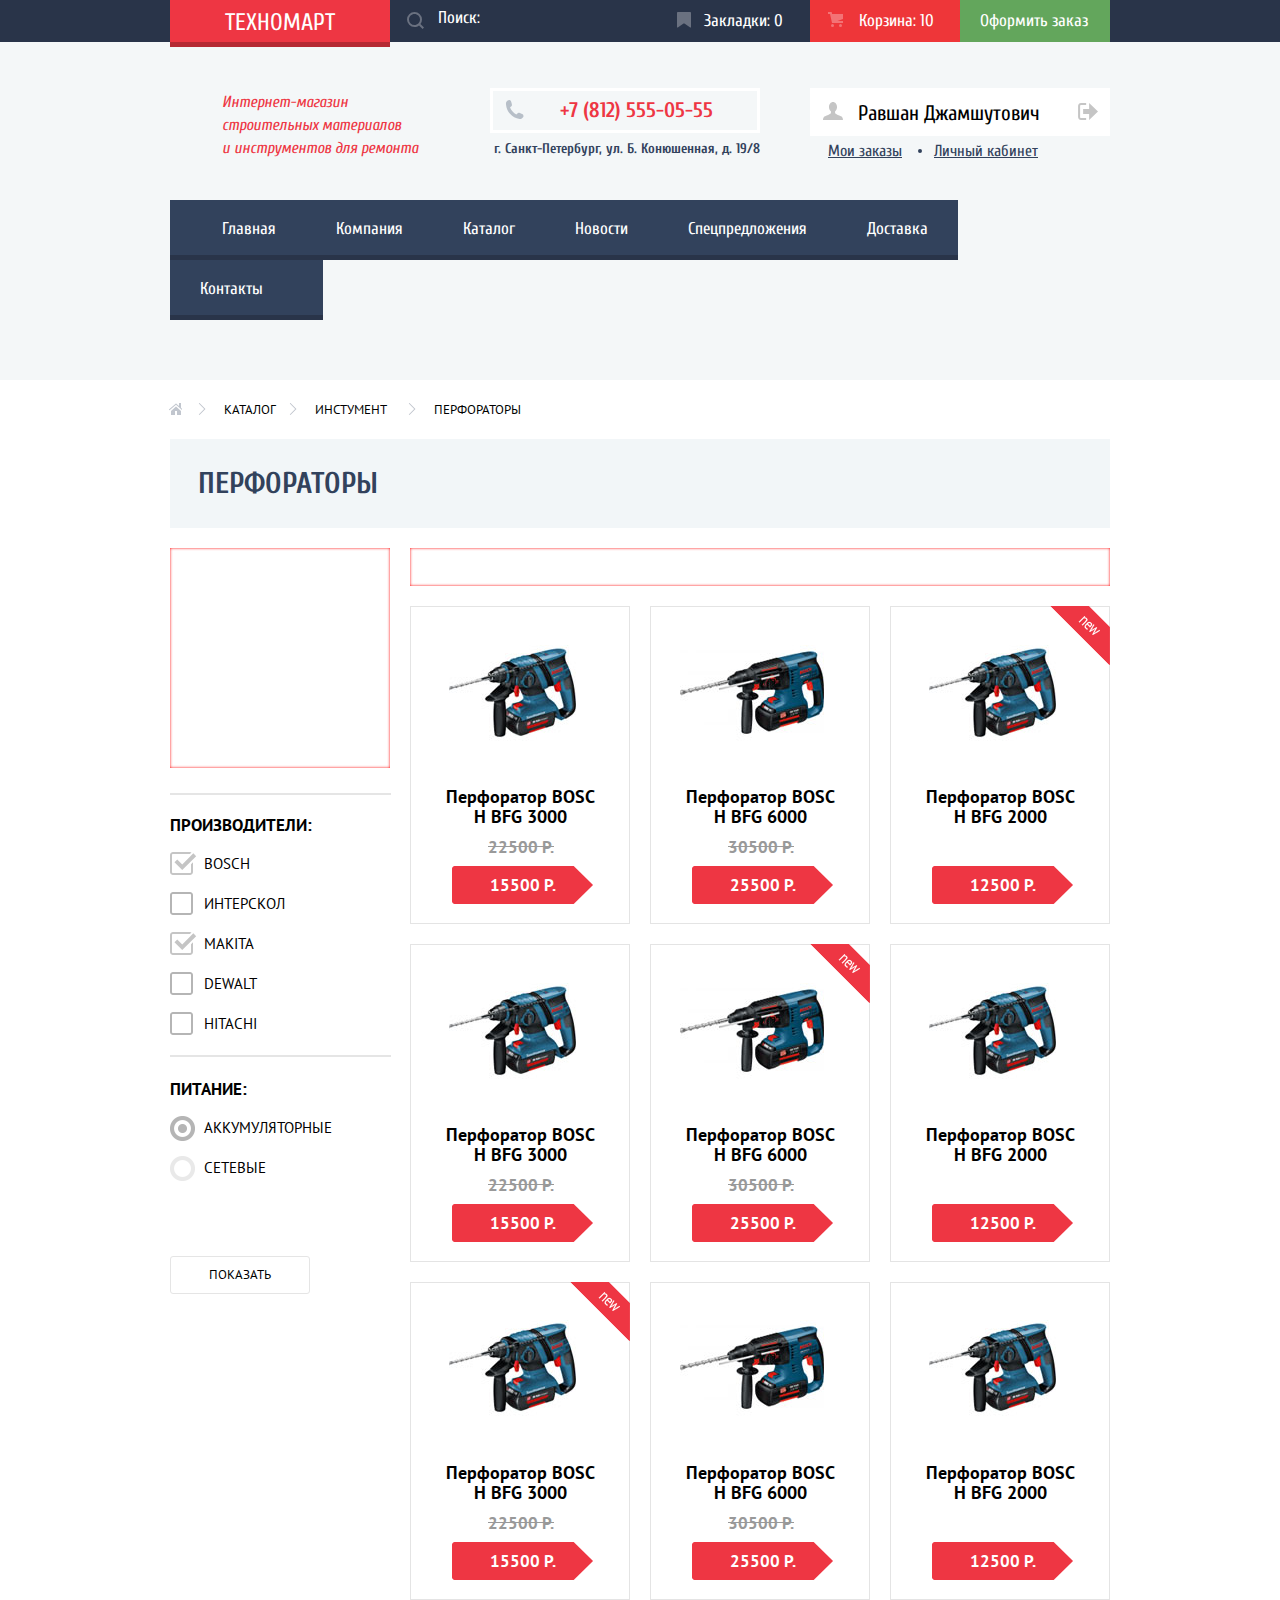
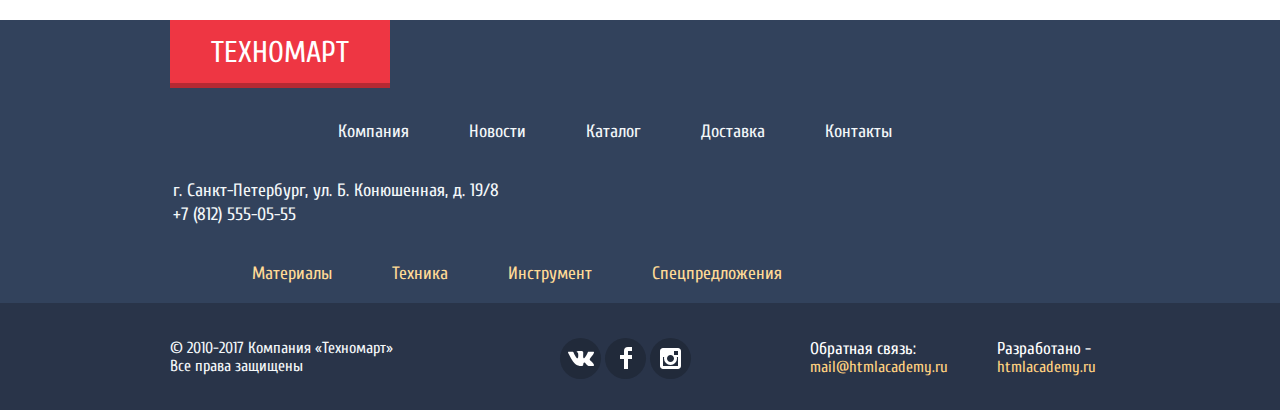
==== commit 1305b1d9: "new update" ====
--- a/catalog.html
+++ b/catalog.html
@@ -1,388 +1,370 @@
 <!DOCTYPE html>
 <html lang="ru">
-  <head>
+    <head>
+
+        <link href="https://fonts.googleapis.com/css?family=PT+Sans:400,700&amp;subset=cyrillic" rel="stylesheet">
+        <link href="https://fonts.googleapis.com/css?family=Cuprum:400,400i,700&amp;subset=cyrillic" rel="stylesheet">
+        <meta charset="utf-8">
         <link href="css/normalize.css" rel="stylesheet">
         <link href="css/style.css" rel="stylesheet">
-        <link href="https://fonts.googleapis.com/css?family=PT+Sans:400,700&amp;subset=cyrillic" rel="stylesheet">
-	  	<link href="https://fonts.googleapis.com/css?family=Cuprum:400,400i,700&amp;subset=cyrillic" rel="stylesheet">
-    	<meta charset="utf-8">
-    	<title>HTML Academy: Техномарт</title>
-  </head>
-  <body>
-<header class="header">
-<div class="header-top">
-        <div class="container">
-                <a class="site-logo-header" href="index.html">ТЕХНОМАРТ</a>
+        <title>HTML Academy: Техномарт</title>
+    </head>
+    <body>
+        <header class="header">
+            <div class="header-top">
+                <div class="container">
+                    <a class="site-logo-header" href="index.html">ТЕХНОМАРТ</a>
                     <div class="search-form">
                         <form  action="https://echo.htmlacademy.ru" method="get">
                             <label class="search-icon" for="search" aria-label="Поле поиска"></label>
                             <input class="search" name="search" id="search"  type="search" placeholder="Поиск:">
                             <div class="search-img"></div>
                         </form>
+                    </div>
+                    <a class="header-top-link bookmarks" href="#">Закладки: 0</a>
+                    <a class="header-top-link cart cart-active" href="#">Корзина: 10</a>
+                    <a class="header-top-link buy-button" href ="#">Оформить заказ</a>
                 </div>
-            <a class="header-top-link bookmarks" href="#">Закладки: 0</a>
-            <a class="header-top-link cart cart-active" href="#">Корзина: 10</a>
-            <a class="header-top-link buy-button" href ="#">Оформить заказ</a>
-        </div>
-</div>
-<section class="header-main">
-    <div class="container">
-        <h1 class="header-h1">Интернет-магазин строительных материалов<br> и инструментов для ремонта</h1>
-            <div class="contacts">
-                <a class="phone">
-                    <img class="phone-img" src="img/icon-phone.svg" width="19px" height="19px" alt="">+7 (812) 555-05-55
-                </a>
-                <p class="top-adress">г. Санкт-Петербург, ул. Б. Конюшенная, д. 19/8</p>
-            </div>
-            <div class="user-panel">
-                <a class="icon" href="#" aria-label="личный кабинет"><svg xmlns="http://www.w3.org/2000/svg" width="20" height="18" viewBox="0 0 20 18"><path fill="#c5c5c5" d="M17.881 14.166c-2.144-.735-4.256-1.666-5.207-2.39-.657-.501-.77-1.618-.517-2.415 1.118-.903 1.864-2.477 1.864-4.278C14.021 2.276 12.221 0 10 0S5.979 2.276 5.979 5.083c0 1.801.746 3.374 1.863 4.277.253.798.141 1.915-.517 2.416-.95.724-3.063 1.654-5.207 2.39S0 18 0 18h20s.025-3.099-2.119-3.834z"/></svg></a>
-                <a class="interactive profile" href="#" aria-label="личный кабинет">Равшан Джамшутович</a>
-			    <a class="exit" href="#" aria-label="выход из профиля"><svg xmlns="http://www.w3.org/2000/svg" width="21" height="17" viewBox="0 0 21 17"><g fill="#c5c5c5"><path fill="#c5c5c5" d="M21 8.5L12.125 0v6h-6v5h6v6z"/><path fill="#c5c5c5" d="M3.106 13.952V3.048c.018-.376.171-1.057 1.01-1.057h5.027V0H4.116C1.938 0 1.112 1.81 1.087 3.027v10.946C1.112 15.189 1.938 17 4.116 17h5.027v-1.99H4.116c-.839 0-.992-.683-1.01-1.058z"/></g></svg></a>
-		 	    <div class="actions">
-		 	        <a class="user-actions interactive" href="#">Мои заказы</a>
-                    <a class="user-actions interactive" href="#">Личный кабинет</a>
+            </div>
+            <section class="header-main">
+                <div class="container">
+                    <h1 class="header-h1">Интернет-магазин строительных материалов<br> и инструментов для ремонта</h1>
+                    <div class="contacts">
+                        <a class="phone">
+                            <img class="phone-img" src="img/icon-phone.svg" width="19" height="19" alt="">+7 (812) 555-05-55
+                        </a>
+                        <p class="top-adress">г. Санкт-Петербург, ул. Б. Конюшенная, д. 19/8</p>
+                    </div>
+                    <div class="user-panel">
+                        <div class="user-main">
+                            <a class="icon" href="#" aria-label="личный кабинет"><svg xmlns="http://www.w3.org/2000/svg" width="20" height="18" viewBox="0 0 20 18"><path fill="#c5c5c5" d="M17.881 14.166c-2.144-.735-4.256-1.666-5.207-2.39-.657-.501-.77-1.618-.517-2.415 1.118-.903 1.864-2.477 1.864-4.278C14.021 2.276 12.221 0 10 0S5.979 2.276 5.979 5.083c0 1.801.746 3.374 1.863 4.277.253.798.141 1.915-.517 2.416-.95.724-3.063 1.654-5.207 2.39S0 18 0 18h20s.025-3.099-2.119-3.834z"/></svg></a>
+                            <a class="interactive profile" href="#" aria-label="личный кабинет">Равшан Джамшутович</a>
+                            <a class="exit" href="#" aria-label="выход из профиля"><svg xmlns="http://www.w3.org/2000/svg" width="21" height="17" viewBox="0 0 21 17"><g fill="#c5c5c5"><path fill="#c5c5c5" d="M21 8.5L12.125 0v6h-6v5h6v6z"/><path fill="#c5c5c5" d="M3.106 13.952V3.048c.018-.376.171-1.057 1.01-1.057h5.027V0H4.116C1.938 0 1.112 1.81 1.087 3.027v10.946C1.112 15.189 1.938 17 4.116 17h5.027v-1.99H4.116c-.839 0-.992-.683-1.01-1.058z"/></g></svg></a>
+                        </div>
+                        <div class="actions">
+                            <a class="user-actions interactive" href="#">Мои заказы</a>
+                            <a class="user-actions interactive" href="#">Личный кабинет</a>
+                        </div>
+                    </div>
                 </div>
-            </div>
-    </div>
-</section>
-<div class="container">
-        <ul class="site-navigation nav-list" aria-label="Навигация по сайту">
-                <li class="top-nav-li"><a class="top-nav-link" href="index.html" >Главная</a></li>
-                <li class="top-nav-li"><a class="top-nav-link" href="#">Компания</a></li>
-                <li class="top-nav-li"><a class="top-nav-link" href="catalog.html">Каталог</a></li>
-                <li class="top-nav-li"><a class="top-nav-link" href="#">Новости</a></li>
-                <li class="top-nav-li"><a class="top-nav-link" href="#">Спецпредложения</a></li>
-                <li class="top-nav-li"><a class="top-nav-link" href="#">Доставка</a></li>
-                <li class="top-nav-li"><a class="top-nav-link" href="#">Контакты</a></li>
-        </ul>
-</div>
-</header>
-<main class="container container-wrap">
-<section class="main-head" aria-label="Навигация">
-    <ul class="page-links">
-        <li class="page-link">
-            <a class="page-nav-links home-link" href="index.html" aria-label="Переход на главную страницу"></a>
-        </li>
-        <li class="page-link">
-            <a class="page-nav-links" href="#">КАТАЛОГ</a>
-        </li>
-        <li class="page-link">
-            <a class="page-nav-links" href="#">ИНСТУМЕНТ</a>
-        </li>
-        <li class="page-link">
-            <a class="page-nav-links">ПЕРФОРАТОРЫ</a>
-        </li>
-    </ul>
-    <h2 class="main-h1">ПЕРФОРАТОРЫ</h2>
-</section>
-<section class="main-filters">
-    <h2 class="h2-hidden">Фильтры и сортировка товаров</h2>
-    <div class="filter-fill"></div>
-    <form class="filter" method="get" action="https://echo.htmlacademy.ru">
-        <span class="filter-name">ПРОИЗВОДИТЕЛИ:</span>
-            <ul class="filters filters-decor">
-              <li class="filter-option">
-                  <input class="hidden filter-input filter-input-checkbox" type="checkbox" name="bosch" id="filter-bosch" checked>
-                  <label for="filter-bosch">BOSCH</label>
-                </li>
-              <li class="filter-option">
-                  <input class="hidden filter-input filter-input-checkbox" type="checkbox" name="interskol" id="filter-interskol">
-                  <label for="filter-interskol">ИНТЕРСКОЛ</label>
-                </li>
-              <li class="filter-option">
-                  <input class="hidden filter-input filter-input-checkbox" type="checkbox" name="makita" id="filter-makita" checked>
-                  <label for="filter-makita">MAKITA</label>
-                </li>
-              <li class="filter-option">
-                  <input class="hidden filter-input filter-input-checkbox" type="checkbox" name="dewalt" id="filter-dewalt">
-                  <label for="filter-dewalt">DEWALT</label>
-              </li>
-              <li class="filter-option">
-                  <input class="hidden filter-input filter-input-checkbox" type="checkbox" name="hitachi" id="filter-hitachi">
-                  <label for="filter-hitachi">HITACHI</label>
-              </li>
-            </ul>
-		   <span class="filter-name">ПИТАНИЕ:</span>
-                <ul class="filters radio-filters">
-                    <li class="filter-option">
-                        <input class="hidden filter-input filter-input-radio" type="radio" name="power-group" value="rechargeable" id="filter-rechargeable" checked>
-                        <label for="filter-rechargeable">АККУМУЛЯТОРНЫЕ</label>
-                    </li>
-                    <li class="filter-option">
-                        <input class="hidden filter-input filter-input-radio" type="radio" name="power-group" value="supply" id="filter-supply">
-                        <label for="filter-supply">СЕТЕВЫЕ</label>
-                    </li>
+            </section>
+            <div class="container">
+                <ul class="site-navigation nav-list" aria-label="Навигация по сайту">
+                    <li class="top-nav-li"><a class="top-nav-link" href="index.html" >Главная</a></li>
+                    <li class="top-nav-li"><a class="top-nav-link" href="#">Компания</a></li>
+                    <li class="top-nav-li"><a class="top-nav-link" href="catalog.html">Каталог</a></li>
+                    <li class="top-nav-li"><a class="top-nav-link" href="#">Новости</a></li>
+                    <li class="top-nav-li"><a class="top-nav-link" href="#">Спецпредложения</a></li>
+                    <li class="top-nav-li"><a class="top-nav-link" href="#">Доставка</a></li>
+                    <li class="top-nav-li"><a class="top-nav-link" href="#">Контакты</a></li>
                 </ul>
-                <button type="submit" class="filter-button">ПОКАЗАТЬ</button>
-    </form>
-</section>
-    <section class="products" aria-label="Список товаров">
-        <h2 class="h2-hidden">Список товаров</h2>
-        <div class="filter-fill-2"></div>
-        <ul class="catalog-list">
-            <li class="catalog-item">
-                <div class=""></div>
-				<div class="item-image">
-				    <div class="image">
-                        <img src="img/catalog/bosch-bfg-3000.jpg" width="127px" height="112px" alt="Перфоратор BOSCH BFG 3000»">
-				    </div>
-                    <div class="hover-buttons">
-                        <a class="item-buy" href="#">КУПИТЬ</a>
-                        <a class="bookmark-button" href="#">В ЗАКЛАДКИ</a>
+            </div>
+        </header>
+        <main class="container container-wrap">
+            <section class="main-head" aria-label="Навигация">
+                <ul class="page-links">
+                    <li class="page-link">
+                        <a class="page-nav-links home-link" href="index.html" aria-label="Переход на главную страницу" tabindex="0"></a>
+                    </li>
+                    <li class="page-link">
+                        <a class="page-nav-links" href="catalog.html">КАТАЛОГ</a>
+                    </li>
+                    <li class="page-link">
+                        <a class="page-nav-links" href="#">ИНСТУМЕНТ</a>
+                    </li>
+                    <li class="page-link">
+                        <a class="page-nav-links">ПЕРФОРАТОРЫ</a>
+                    </li>
+                </ul>
+                <h2 class="main-h1">ПЕРФОРАТОРЫ</h2>
+            </section>
+            <section class="main-filters">
+                <h2 class="h2-hidden">Фильтры и сортировка товаров</h2>
+                <div class="filter-fill"></div>
+                <form class="filter" method="get" action="https://echo.htmlacademy.ru">
+                    <span class="filter-name">ПРОИЗВОДИТЕЛИ:</span>
+                    <ul class="filters filters-decor">
+                        <li class="filter-option" tabindex="0">
+                            <input class="hidden filter-input filter-input-checkbox" type="checkbox" name="bosch" id="filter-bosch" checked>
+                            <label for="filter-bosch">BOSCH</label>
+                        </li>
+                        <li class="filter-option" tabindex="0">
+                            <input class="hidden filter-input filter-input-checkbox" type="checkbox" name="interskol" id="filter-interskol">
+                            <label for="filter-interskol">ИНТЕРСКОЛ</label>
+                        </li>
+                        <li class="filter-option" tabindex="0">
+                            <input class="hidden filter-input filter-input-checkbox" type="checkbox" name="makita" id="filter-makita" checked>
+                            <label for="filter-makita">MAKITA</label>
+                        </li>
+                        <li class="filter-option" tabindex="0">
+                            <input class="hidden filter-input filter-input-checkbox" type="checkbox" name="dewalt" id="filter-dewalt">
+                            <label for="filter-dewalt">DEWALT</label>
+                        </li>
+                        <li class="filter-option" tabindex="0">
+                            <input class="hidden filter-input filter-input-checkbox" type="checkbox" name="hitachi" id="filter-hitachi">
+                            <label for="filter-hitachi">HITACHI</label>
+                        </li>
+                    </ul>
+                    <span class="filter-name">ПИТАНИЕ:</span>
+                    <ul class="filters radio-filters">
+                        <li class="filter-option" tabindex="0">
+                            <input class="hidden filter-input filter-input-radio" type="radio" name="power-group" value="rechargeable" id="filter-rechargeable" checked>
+                            <label for="filter-rechargeable">АККУМУЛЯТОРНЫЕ</label>
+                        </li>
+                        <li class="filter-option" tabindex="0">
+                            <input class="hidden filter-input filter-input-radio" type="radio" name="power-group" value="supply" id="filter-supply">
+                            <label for="filter-supply">СЕТЕВЫЕ</label>
+                        </li>
+                    </ul>
+                    <button type="submit" class="filter-button">ПОКАЗАТЬ</button>
+                </form>
+            </section>
+            <section class="products" aria-label="Список товаров">
+                <h2 class="h2-hidden">Список товаров</h2>
+                <div class="filter-fill-2"></div>
+                <ul class="catalog-list">
+                    <li class="catalog-item item-interactive" tabindex="0">
+                        <div class=""></div>
+                        <div class="item-image">
+                            <div class="image">
+                                <img src="img/catalog/bosch-bfg-3000.jpg" width="127" height="112" alt="Перфоратор BOSCH BFG 3000»">
+                            </div>
+                            <div class="hover-buttons">
+                                <a class="item-buy" href="#">КУПИТЬ</a>
+                                <a class="bookmark-button" href="#">В ЗАКЛАДКИ</a>
+                            </div>
+                        </div>
+                        <h3 class="item-name">
+                            <a class="item-link" href="#">Перфоратор BOSCH BFG 3000</a>
+                        </h3>
+                        <div class="price">
+                            <span class="price-old">22500 Р.</span>
+                            <a class="price-button" href="#">15500 Р.</a>
+                        </div>
+                    </li>
+                    <li class="catalog-item item-interactive" tabindex="0">
+                        <div class="item-image">
+                            <div class="image">
+                                <img src="img/catalog/bosch-bfg-6000.jpg" width="144" height="128" alt="Перфоратор BOSCH BFG 6000»">
+                            </div>
+                            <div class="hover-buttons">
+                                <a class="item-buy" href="#">КУПИТЬ</a>
+                                <a class="bookmark-button" href="#">В ЗАКЛАДКИ</a>
+                            </div>
+                        </div>
+                        <h3 class="item-name">
+                            <a class="item-link" href="#">Перфоратор BOSCH BFG 6000</a>
+                        </h3>
+                        <div class="price">
+                            <span class="price-old">30500 Р.</span>
+                            <a class="price-button" href="#">25500 Р.</a>
+                        </div>
+                    </li>
+                    <li class="catalog-item item-interactive new" tabindex="0">
+                        <div class="item-image">
+                            <div class="image">
+                                <img src="img/catalog/bosch-bfg-2000.jpg" width="127" height="112" alt="Перфоратор BOSCH BFG 2000»">
+                            </div>
+                            <div class="hover-buttons">
+                                <a class="item-buy" href="#">КУПИТЬ</a>
+                                <a class="bookmark-button" href="#">В ЗАКЛАДКИ</a>
+                            </div>
+                        </div>
+                        <h3 class="item-name">
+                            <a class="item-link" href="#">Перфоратор BOSCH BFG 2000</a>
+                        </h3>
+                        <div class="price">
+                            <span class="price-old"></span>
+                            <a class="price-button" href="#">12500 Р.</a>
+                        </div>
+                    </li>
+                    <li class="catalog-item item-interactive" tabindex="0">
+                        <div class=""></div>
+                        <div class="item-image">
+                            <div class="image">
+                                <img src="img/catalog/bosch-bfg-3000.jpg" width="127" height="112" alt="Перфоратор BOSCH BFG 3000»">
+                            </div>
+                            <div class="hover-buttons">
+                                <a class="item-buy" href="#">КУПИТЬ</a>
+                                <a class="bookmark-button" href="#">В ЗАКЛАДКИ</a>
+                            </div>
+                        </div>
+                        <h3 class="item-name">
+                            <a class="item-link" href="#">Перфоратор BOSCH BFG 3000</a>
+                        </h3>
+                        <div class="price">
+                            <span class="price-old">22500 Р.</span>
+                            <a class="price-button" href="#">15500 Р.</a>
+                        </div>
+                    </li>
+                    <li class="catalog-item item-interactive new" tabindex="0">
+                        <div class="item-image">
+                            <div class="image">
+                                <img src="img/catalog/bosch-bfg-6000.jpg" width="144" height="128" alt="Перфоратор BOSCH BFG 6000»">
+                            </div>
+                            <div class="hover-buttons">
+                                <a class="item-buy" href="#">КУПИТЬ</a>
+                                <a class="bookmark-button" href="#">В ЗАКЛАДКИ</a>
+                            </div>
+                        </div>
+                        <h3 class="item-name">
+                            <a class="item-link" href="#">Перфоратор BOSCH BFG 6000</a>
+                        </h3>
+                        <div class="price">
+                            <span class="price-old">30500 Р.</span>
+                            <a class="price-button" href="#">25500 Р.</a>
+                        </div>
+                    </li>
+                    <li class="catalog-item item-interactive" tabindex="0">
+                        <div class="item-image">
+                            <div class="image">
+                                <img src="img/catalog/bosch-bfg-2000.jpg" width="127" height="112" alt="Перфоратор BOSCH BFG 2000»">
+                            </div>
+                            <div class="hover-buttons">
+                                <a class="item-buy" href="#">КУПИТЬ</a>
+                                <a class="bookmark-button" href="#">В ЗАКЛАДКИ</a>
+                            </div>
+                        </div>
+                        <h3 class="item-name">
+                            <a class="item-link" href="#">Перфоратор BOSCH BFG 2000</a>
+                        </h3>
+                        <div class="price">
+                            <span class="price-old"></span>
+                            <a class="price-button" href="#">12500 Р.</a>
+                        </div>
+                    </li>
+                    <li class="catalog-item item-interactive new" tabindex="0">
+                        <div class=""></div>
+                        <div class="item-image">
+                            <div class="image">
+                                <img src="img/catalog/bosch-bfg-3000.jpg" width="127" height="112" alt="Перфоратор BOSCH BFG 3000»">
+                            </div>
+                            <div class="hover-buttons">
+                                <a class="item-buy" href="#">КУПИТЬ</a>
+                                <a class="bookmark-button" href="#">В ЗАКЛАДКИ</a>
+                            </div>
+                        </div>
+                        <h3 class="item-name">
+                            <a class="item-link" href="#">Перфоратор BOSCH BFG 3000</a>
+                        </h3>
+                        <div class="price">
+                            <span class="price-old">22500 Р.</span>
+                            <a class="price-button" href="#">15500 Р.</a>
+                        </div>
+                    </li>
+                    <li class="catalog-item item-interactive" tabindex="0">
+                        <div class="item-image">
+                            <div class="image">
+                                <img src="img/catalog/bosch-bfg-6000.jpg" width="144" height="128" alt="Перфоратор BOSCH BFG 6000»">
+                            </div>
+                            <div class="hover-buttons">
+                                <a class="item-buy" href="#">КУПИТЬ</a>
+                                <a class="bookmark-button" href="#">В ЗАКЛАДКИ</a>
+                            </div>
+                        </div>
+                        <h3 class="item-name">
+                            <a class="item-link" href="#">Перфоратор BOSCH BFG 6000</a>
+                        </h3>
+                        <div class="price">
+                            <span class="price-old">30500 Р.</span>
+                            <a class="price-button" href="#">25500 Р.</a>
+                        </div>
+                    </li>
+                    <li class="catalog-item item-interactive" tabindex="0">
+                        <div class="item-image">
+                            <div class="image">
+                                <img src="img/catalog/bosch-bfg-2000.jpg" width="127" height="112" alt="Перфоратор BOSCH BFG 2000»">
+                            </div>
+                            <div class="hover-buttons">
+                                <a class="item-buy" href="#">КУПИТЬ</a>
+                                <a class="bookmark-button" href="#">В ЗАКЛАДКИ</a>
+                            </div>
+                        </div>
+                        <h3 class="item-name">
+                            <a class="item-link" href="#">Перфоратор BOSCH BFG 2000</a>
+                        </h3>
+                        <div class="price">
+                            <span class="price-old"></span>
+                            <a class="price-button" href="#">12500 Р.</a>
+                        </div>
+                    </li>
+                </ul>
+            </section>
+        </main>
+        <footer class="footer">
+            <section class="footer-section">
+                <div class="container">
+                    <div class="footer-top">
+                        <h2 class="h2-hidden">Дополнительная навигация</h2>
+                        <div class="site-logo-footer">ТЕХНОМАРТ</div>
+                        <p class="footer-contacts">г. Санкт-Петербург, ул. Б. Конюшенная, д. 19/8 +7 (812) 555-05-55</p>
+                        <ul class="footer-nav"  aria-label="Дополнительная навигация">
+                            <li class="list-link">
+                                <a class="footer-nav-link" href="#">Компания</a>
+                            </li>
+                            <li class="list-link">
+                                <a class="footer-nav-link" href="#">Новости</a>
+                            </li>
+                            <li class="list-link">
+                                <a class="footer-nav-link" href="catalog.html">Каталог</a>
+                            </li>
+                            <li class="list-link">
+                                <a class="footer-nav-link" href="#">Доставка</a>
+                            </li>
+                            <li class="list-link">
+                                <a class="footer-nav-link" href="#">Контакты</a>
+                            </li>
+                        </ul>
+                        <ul class="footer-nav-additional" aria-label="Список предложений">
+                            <li class="attention">
+                                <a class="footer-attention-link" href="#">Материалы</a>
+                            </li>
+                            <li class="attention">
+                                <a class="footer-attention-link" href="#">Техника</a>
+                            </li>
+                            <li class="attention">
+                                <a class="footer-attention-link" href="#">Инструмент</a>
+                            </li>
+                            <li class="attention">
+                                <a class="footer-attention-link" href="#">Спецпредложения</a>
+                            </li>
+                        </ul>
                     </div>
                 </div>
-                <h3 class="item-name">
-                    <a class="item-link" href="#">Перфоратор BOSCH BFG 3000</a>
-                </h3>
-                <div class="price">
-                    <span class="price-old">22500 Р.</span>
-                    <a class="price-button" href="#">15500 Р.</a>
+            </section>
+            <div class="footer-bottom">
+                <div class="container">
+                    <p class="copyrights">© 2010-2017 Компания «Техномарт» Все права защищены</p>
+                    <div class="social-block" aria-label="Мы в соцсетях">
+                        <a class="social-button" href="#" aria-label="Мы Вконтакте">
+                            <img src="img/icon-vk.svg" width="26" height="15" alt="">
+                        </a>
+                        <a class="social-button" href="#" aria-label="Мы в Фейсбуке">
+                            <img src="img/icon-fb.svg" width="12" height="22" alt="">
+                        </a>
+                        <a class="social-button" href="#" aria-label="Мы в Инстаграме">
+                            <img src="img/icon-insta.svg" width="21" height="21" alt="">
+                        </a>
+                    </div>
+                    <p class="feedback"> Обратная связь: <a class="feedback-link" href="#">mail@htmlacademy.ru</a></p>
+                    <p class="developer">Разработано - <a class="developer-link" href="https://htmlacademy.ru/intensive/htmlcss" aria-label="Сайт разработчика">htmlacademy.ru</a>
+                    </p>
                 </div>
-            </li>
-            <li class="catalog-item">
-				<div class="item-image">
-				    <div class="image">
-                        <img src="img/catalog/bosch-bfg-6000.jpg" width="144px" height="128px" alt="Перфоратор BOSCH BFG 6000»">
-				    </div>
-                    <div class="hover-buttons">
-                        <a class="item-buy" href="#">КУПИТЬ</a>
-                        <a class="bookmark-button" href="#">В ЗАКЛАДКИ</a>
-                    </div>
-                </div>
-                <h3 class="item-name">
-                    <a class="item-link" href="#">Перфоратор BOSCH BFG 6000</a>
-                </h3>
-                <div class="price">
-                    <span class="price-old">30500 Р.</span>
-                    <a class="price-button" href="#">25500 Р.</a>
-                </div>
-            </li>
-            <li class="catalog-item new">
-                <div class="item-image">
-				    <div class="image">
-                        <img src="img/catalog/bosch-bfg-2000.jpg" width="127px" height="112px" alt="Перфоратор BOSCH BFG 2000»">
-                    </div>
-                    <div class="hover-buttons">
-                        <a class="item-buy" href="#">КУПИТЬ</a>
-                        <a class="bookmark-button" href="#">В ЗАКЛАДКИ</a>
-                    </div>
-                </div>
-                <h3 class="item-name">
-                    <a class="item-link" href="#">Перфоратор BOSCH BFG 2000</a>
-                </h3>
-                <div class="price">
-                    <span class="price-old"></span>
-                    <a class="price-button" href="#">12500 Р.</a>
-                </div>
-            </li>
-            <li class="catalog-item">
-                <div class=""></div>
-				<div class="item-image">
-				    <div class="image">
-                        <img src="img/catalog/bosch-bfg-3000.jpg" width="127px" height="112px" alt="Перфоратор BOSCH BFG 3000»">
-				    </div>
-                    <div class="hover-buttons">
-                        <a class="item-buy" href="#">КУПИТЬ</a>
-                        <a class="bookmark-button" href="#">В ЗАКЛАДКИ</a>
-                    </div>
-                </div>
-                <h3 class="item-name">
-                    <a class="item-link" href="#">Перфоратор BOSCH BFG 3000</a>
-                </h3>
-                <div class="price">
-                    <span class="price-old">22500 Р.</span>
-                    <a class="price-button" href="#">15500 Р.</a>
-                </div>
-            </li>
-            <li class="catalog-item new">
-				<div class="item-image">
-				    <div class="image">
-                        <img src="img/catalog/bosch-bfg-6000.jpg" width="144px" height="128px" alt="Перфоратор BOSCH BFG 6000»">
-				    </div>
-                    <div class="hover-buttons">
-                        <a class="item-buy" href="#">КУПИТЬ</a>
-                        <a class="bookmark-button" href="#">В ЗАКЛАДКИ</a>
-                    </div>
-                </div>
-                <h3 class="item-name">
-                    <a class="item-link" href="#">Перфоратор BOSCH BFG 6000</a>
-                </h3>
-                <div class="price">
-                    <span class="price-old">30500 Р.</span>
-                    <a class="price-button" href="#">25500 Р.</a>
-                </div>
-            </li>
-            <li class="catalog-item">
-                <div class="item-image">
-				    <div class="image">
-                        <img src="img/catalog/bosch-bfg-2000.jpg" width="127px" height="112px" alt="Перфоратор BOSCH BFG 2000»">
-                    </div>
-                    <div class="hover-buttons">
-                        <a class="item-buy" href="#">КУПИТЬ</a>
-                        <a class="bookmark-button" href="#">В ЗАКЛАДКИ</a>
-                    </div>
-                </div>
-                <h3 class="item-name">
-                    <a class="item-link" href="#">Перфоратор BOSCH BFG 2000</a>
-                </h3>
-                <div class="price">
-                    <span class="price-old"></span>
-                    <a class="price-button" href="#">12500 Р.</a>
-                </div>
-            </li>
-            <li class="catalog-item new">
-                <div class=""></div>
-				<div class="item-image">
-				    <div class="image">
-                        <img src="img/catalog/bosch-bfg-3000.jpg" width="127px" height="112px" alt="Перфоратор BOSCH BFG 3000»">
-				    </div>
-                    <div class="hover-buttons">
-                        <a class="item-buy" href="#">КУПИТЬ</a>
-                        <a class="bookmark-button" href="#">В ЗАКЛАДКИ</a>
-                    </div>
-                </div>
-                <h3 class="item-name">
-                    <a class="item-link" href="#">Перфоратор BOSCH BFG 3000</a>
-                </h3>
-                <div class="price">
-                    <span class="price-old">22500 Р.</span>
-                    <a class="price-button" href="#">15500 Р.</a>
-                </div>
-            </li>
-            <li class="catalog-item">
-				<div class="item-image">
-				    <div class="image">
-                        <img src="img/catalog/bosch-bfg-6000.jpg" width="144px" height="128px" alt="Перфоратор BOSCH BFG 6000»">
-				    </div>
-                    <div class="hover-buttons">
-                        <a class="item-buy" href="#">КУПИТЬ</a>
-                        <a class="bookmark-button" href="#">В ЗАКЛАДКИ</a>
-                    </div>
-                </div>
-                <h3 class="item-name">
-                    <a class="item-link" href="#">Перфоратор BOSCH BFG 6000</a>
-                </h3>
-                <div class="price">
-                    <span class="price-old">30500 Р.</span>
-                    <a class="price-button" href="#">25500 Р.</a>
-                </div>
-            </li>
-            <li class="catalog-item">
-                <div class="item-image">
-				    <div class="image">
-                        <img src="img/catalog/bosch-bfg-2000.jpg" width="127px" height="112px" alt="Перфоратор BOSCH BFG 2000»">
-                    </div>
-                    <div class="hover-buttons">
-                        <a class="item-buy" href="#">КУПИТЬ</a>
-                        <a class="bookmark-button" href="#">В ЗАКЛАДКИ</a>
-                    </div>
-                </div>
-                <h3 class="item-name">
-                    <a class="item-link" href="#">Перфоратор BOSCH BFG 2000</a>
-                </h3>
-                <div class="price">
-                    <span class="price-old"></span>
-                    <a class="price-button" href="#">12500 Р.</a>
-                </div>
-            </li>
-        </ul>
-</section>
-</main>
-<footer class="footer">
-<section class="footer-section">
-    <div class="container">
-        <div class="footer-top">
-            <h2 class="h2-hidden">Дополнительная навигация</h2>
-            <div class="site-logo-footer">ТЕХНОМАРТ</div>
-            <p class="footer-contacts">г. Санкт-Петербург, ул. Б. Конюшенная, д. 19/8 +7 (812) 555-05-55</p>
-            <ul class="footer-nav"  aria-label="Дополнительная навигация">
-                <li class="list-link">
-                    <a class="footer-nav-link" href="#">Компания</a>
-                </li>
-                <li class="list-link">
-                    <a class="footer-nav-link" href="#">Новости</a>
-                </li>
-                <li class="list-link">
-                    <a class="footer-nav-link" href="catalog.html">Каталог</a>
-                </li>
-                <li class="list-link">
-                    <a class="footer-nav-link" href="#">Доставка</a>
-                </li>
-                <li class="list-link">
-                    <a class="footer-nav-link" href="#">Контакты</a>
-                </li>
-            </ul>
-            <ul class="footer-nav-additional" aria-label="Список предложений">
-                <li class="attention">
-                    <a class="footer-attention-link" href="#">Материалы</a>
-                </li>
-                <li class="attention">
-                    <a class="footer-attention-link" href="#">Техника</a>
-                </li>
-                <li class="attention">
-                    <a class="footer-attention-link" href="#">Инструмент</a>
-                </li>
-                <li class="attention">
-                    <a class="footer-attention-link" href="#">Спецпредложения</a>
-                </li>
-            </ul>
-        </div>
-    </div>
-</section>
-<div class="footer-bottom">
-    <div class="container">
-        <p class="copyrights">© 2010-2017 Компания «Техномарт» Все права защищены</p>
-        <div class="social-block" aria-label="Мы в соцсетях">
-            <a class="social-button" href="#" aria-label="Мы Вконтакте">
-                <img src="img/icon-vk.svg" width="26px" height="15px" alt="">
-            </a>
-            <a class="social-button" href="#" aria-label="Мы в Фейсбуке">
-                <img src="img/icon-fb.svg" width="12px" height="22px" alt="">
-            </a>
-            <a class="social-button" href="#" aria-label="Мы в Инстаграме">
-                <img src="img/icon-insta.svg" width="21px" height="21px" alt="">
-            </a>
-        </div>
-        <p class="feedback"> Обратная связь: <a class="feedback-link" href="#">mail@htmlacademy.ru</a></p>
-        <p class="developer">Разработано - <a class="developer-link" href="https://htmlacademy.ru/intensive/htmlcss" aria-label="Сайт разработчика">htmlacademy.ru</a>
-        </p>
-    </div>
-</div>
-</footer>
-<section class="modal product-cart" aria-label="Всплывашющее окно, товар добавлен в корзину">
-    <div class="cart-success">
-        <img src="img/ok-cart.png" width="66px" height="66px" alt="">
-        <span  class="product-cart-text" >Товар добавлен в корзину!</span>
-    </div>
-    <div class="modal-cart-bottom">
-        <a class="modal-buy-button button-red" href="#" aria-label="Оформить заказ">ОФОРМИТЬ ЗАКАЗ</a>
-        <a class="go-button"  href="#" aria-label="Продолжить покупки">ПРОДОЛЖИТЬ ПОКУПКИ</a>
-    </div>
-    <a class="button-close close-modal-cart" aria-label="Закрыть окно подтверждения"></a>
-</section>
-<script>
-			var itemBuy = document.querySelector(".item-buy"); 
-            var catalogList = document.querySelector(".catalog-list"); 
-            var CartSuccess = document.querySelector(".product-cart"); 
-            var goButton = document.querySelector(".go-button"); 
-            var CartSuccessClose = document.querySelector(".close-modal-cart"); 
+            </div>
+        </footer>
+        <section class="modal product-cart" aria-label="Всплывашющее окно, товар добавлен в корзину">
+            <div class="cart-success">
+                <img src="img/ok-cart.png" width="66" height="66" alt="">
+                <span  class="product-cart-text" >Товар добавлен в корзину!</span>
+            </div>
+            <div class="modal-cart-bottom">
+                <a class="modal-buy-button button-red" href="#" aria-label="Оформить заказ">ОФОРМИТЬ ЗАКАЗ</a>
+                <a class="go-button"  href="#" aria-label="Продолжить покупки">ПРОДОЛЖИТЬ ПОКУПКИ</a>
+            </div>
+            <a class="button-close close-modal-cart" aria-label="Закрыть окно подтверждения"></a>
+        </section>
 
-            catalogList.addEventListener("click", function (evt) { 
-                evt.preventDefault(); 
-                var target= evt.target; 
-                if(target.classList.contains("item-buy")) { 
-                    CartSuccess.classList.add("modal-show"); 
-                } 
-            });
-			CartSuccessClose.addEventListener("click", function (evt) {
-				evt.preventDefault();
-				CartSuccess.classList.remove("modal-show");
-			});
-            
-			goButton.addEventListener("click", function (evt) {
-				evt.preventDefault();
-				CartSuccess.classList.remove("modal-show");
-			});
-</script>
-</body>
+        <script src="js/catalog-script.js"></script>
+
+    </body>
 </html>
--- a/css/style.css
+++ b/css/style.css
@@ -1,39 +1,39 @@
 body {
-	position: relative;
+    position: relative;
     margin: 0;
     padding: 0;
     font-family: "Cuprum", sans-serif;
     font-weight: 400;
     font-size: 17px;
     line-height: 18px;
-	color: #ffffff;
+    color: #ffffff;
 }
 .container {
-	width: 940px;
-	margin: 0 auto;
-	padding: 0 0;
-	display: flex;
-	box-sizing: border-box;
+    width: 940px;
+    margin: 0 auto;
+    padding: 0 0;
+    display: flex;
+    box-sizing: border-box;
 }
 .container-wrap {
     flex-wrap: wrap;
 }
 .header {
     min-width: 940px;
-	background-color: #f4f7f8;
-	padding-bottom: 59px;
+    background-color: #f4f7f8;
+    padding-bottom: 59px;
 }
 .header-top {
-	width: 100%;
-	background-color: #293449;
+    width: 100%;
+    background-color: #293449;
     display: flex;
     align-items: center;
     flex-wrap: nowrap;
-	box-sizing: border-box;
+    box-sizing: border-box;
 }
 .site-logo-head,
 .site-logo-header {
-    width: 220px;
+    min-width: 220px;
     padding: 11px 55px 3px 55px;
     text-decoration: none;
     font-size: 24px;
@@ -52,36 +52,36 @@
     padding-top: 11px;
     padding-left: 48px;
     padding-bottom: 12px;
-	max-height: 42px;
+    max-height: 42px;
 }
 .search::-ms-clear {
     display: none;
 }
 .search-img{
-	width:17px;
-	height: 17px;
-	position: absolute;
-	background-image: url(../img/icon-search.svg);
-	top: 12px;
-	left: 17px;
+    width:17px;
+    height: 17px;
+    position: absolute;
+    background-image: url(../img/icon-search.svg);
+    top: 12px;
+    left: 17px;
 }
 .search::placeholder{
     position: relative;
     font-family: "Cuprum", sans-serif;
-	font-style: normal;
+    font-style: normal;
     font-size: 17px;
     line-height: 18px;
-	color: #ffffff;
+    color: #ffffff;
 }
 .search:hover {
     background-color: #212a3a;
 }
 .search:hover + .search-img {
-	background-image: url(../img/icon-search-hover.svg);
+    background-image: url(../img/icon-search-hover.svg);
 }
 .search:active + .search-img,
 .search:focus + .search-img {
-	background-image: url(../img/icon-search-active.svg);
+    background-image: url(../img/icon-search-active.svg);
 }
 .search:focus,
 .search:active{
@@ -98,14 +98,14 @@
     outline:none;
 }
 .header-top-link:hover {
-   background-color: #212a3a;
+    background-color: #212a3a;
 
 }
 .header-top-link {
-	text-decoration: none;
-	font-size: 17px;
+    text-decoration: none;
+    font-size: 17px;
     line-height: 18px;
-	color: #ffffff;
+    color: #ffffff;
 }
 .header-top-link:focus,
 .header-top-link:active {
@@ -114,10 +114,10 @@
     outline:none;
 }
 .active{
-	background-color: #ee3643;
+    background-color: #ee3643;
 }
 .active:hover{
- background-color: #ca2c37;
+    background-color: #ca2c37;
 }
 .active:focus,
 .active:active  {
@@ -134,27 +134,27 @@
 }
 .search-form {
     position: relative;
-	width: 270px;
-	height: 42px;
+    width: 270px;
+    height: 42px;
 }
 .bookmarks {
-	width: 150px;
-    position: relative;
-	padding: 12px 0 12px 44px;
-	box-sizing: border-box;
+    min-width: 150px;
+    position: relative;
+    padding: 12px 0 12px 44px;
+    box-sizing: border-box;
 }
 .cart {
-	width: 150px;
-	position: relative;
-	padding: 12px 0 12px 49px;
-	box-sizing: border-box;
+    min-width: 150px;
+    position: relative;
+    padding: 12px 0 12px 49px;
+    box-sizing: border-box;
 }
 .buy-button {
-    width: 150px;
+    min-width: 150px;
     text-align: center;
     padding: 12px 22px 12px 19px;
-	background-color: #63a65c;
-	box-sizing: border-box;
+    background-color: #63a65c;
+    box-sizing: border-box;
 }
 .cart::before {
     content:"";
@@ -172,11 +172,11 @@
     background-image: url(../img/icon-cart-active.svg);
 }
 .cart-active {
-	background-color: #ee3639;
+    background-color: #ee3639;
 }
 .cart-active::before {
-	background-image: url(../img/icon-cart-hover.svg);
-	opacity: 0.3;
+    background-image: url(../img/icon-cart-hover.svg);
+    opacity: 0.3;
 }
 .bookmarks::before {
     content:"";
@@ -194,17 +194,17 @@
     background-image: url(../img/icon-bookmark-active.svg);
 }
 .header-main {
-	width: 100%;
+    width: 100%;
     display: flex;
     flex-direction: row;
-	padding: 38px 0 0 0;
+    padding: 38px 0 0 0;
     max-height: 158px;
 }
 .header-h1 {
-	min-width: 200px;
+    min-width: 200px;
     max-width: 200px;
-	margin-left: 52px;
-	margin-right: 68px;
+    margin-left: 52px;
+    margin-right: 68px;
     font-family: 'Cuprum', sans-serif;
     font-weight: 400;
     font-style: italic;
@@ -213,8 +213,8 @@
     color: #ee3643;
 }
 .contacts {
-	display: flex;
-	flex-wrap: wrap;
+    display: flex;
+    flex-wrap: wrap;
     margin-right: 26px;
     margin-top: 8px;
     width: 270px;
@@ -223,8 +223,8 @@
     font-weight: 700;
     line-height: 24px;
     color: #32425c;
-	font-family: 'Cuprum', sans-serif;
-	box-sizing: border-box;
+    font-family: 'Cuprum', sans-serif;
+    box-sizing: border-box;
 }
 .phone {
     display: flex;
@@ -240,87 +240,96 @@
     box-sizing: border-box;
 }
 .phone-img {
-	margin-left: 15px;
+    margin-left: 15px;
 }
 .top-adress {
-	margin-top: 4px;
-	margin-left: 4px;
+    margin-top: 4px;
+    margin-left: 4px;
     text-align: center;
-	box-sizing: border-box;
+    box-sizing: border-box;
 }
 .page-links,
 .nav-list {
-	list-style-type: none;
+    list-style-type: none;
 }
 .user-links {
-	width: 281px;
-    max-height: 45px;
+    width: 281px;
+    min-height: 45px;
     margin-left: 43px;
     margin-top: 8px;
     display: flex;
     font-weight: 700;
     flex-wrap: nowrap;
+    align-items: flex-start;
+    flex-wrap: wrap;
+    padding: 0;
 }
 .user-panel {
     display: flex;
     flex-wrap: wrap;
-    min-width: 300px;
-	max-width: 300px;
+    width: 300px;
     margin-left: 24px;
-	margin-top: 8px;
-	box-sizing: border-box;
+    margin-top: 8px;
+    box-sizing: border-box;
+    align-items: baseline;
+}
+.user-main {
+    display: flex;
+    background-color: white;
+    min-height: 45px;
+    align-items: baseline;
 }
 .profile {
     box-sizing: border-box;
     width: 210px;
-    height: 45px;
+    min-height: 45px;
     padding: 12px 0 0 3px;
     background-color: #ffffff;
 }
 .exit,
 .icon{
-	display: flex;
+    display: flex;
     background-color: #ffffff;
     width: 45px;
-    height: 45px;
-	justify-content: space-around;
-	align-items: center;
+    min-height: 45px;
+    justify-content: space-around;
+    align-items: center;
     box-sizing: border-box;
 }
 .icon:focus path,
 .exit:focus path,
 .icon:hover path,
 .exit:hover path{
-		fill: #32425c;
+    fill: #32425c;
 }
 .icon:active path,
 .exit:active path{
-		fill: #c5c5c5;
+    fill: #c5c5c5;
 }
 .reg-link{
-    width: 150px;
-    max-height: 45px;
-	padding: 12px 20px 10px 24px;
+    min-width: 150px;
+    min-height: 45px;
+    padding: 12px 0 10px 24px;
     background-color: #ffffff;
-	box-sizing: border-box;
+    box-sizing: border-box;
 }
 .login-link {
     position: relative;
-    width: 121px;
+    min-width: 121px;
     margin-right: 10px;
     padding: 12px 0 10px 47px;
     background-color: #ffffff;
     box-sizing: border-box;
 }
 .interactive{
-	text-decoration: none;
-	color: #000000;
-	font-size: 21px;
+    text-decoration: none;
+    color: #000000;
+    font-size: 21px;
     line-height: 21px;
 }
 .actions {
-	position: relative;
-	margin-top: -3px;
+    position: relative;
+    margin-top: -3px;
 }
 .user-actions {
     color: #32425c;
@@ -329,14 +338,14 @@
     height: 45px;
     margin-left: 18px;
     margin-right: 10px;
-	text-decoration: underline;
-	position: relative;
+    text-decoration: underline;
+    position: relative;
 }
 .user-actions:first-child::after {
-	content: "";
-	position: absolute;
-	border: 2px solid #32425c;
-	border-radius: 50%;
+    content: "";
+    position: absolute;
+    border: 2px solid #32425c;
+    border-radius: 50%;
     top: 7px;
     left: 90px;
 }
@@ -369,15 +378,15 @@
     outline:none;
 }
 .nav-list {
-	display: flex;
-	padding: 0;
-    flex-wrap: wrap;
-	margin-top: 30px;
-	margin-bottom: 1px;
-	box-sizing: border-box;
+    display: flex;
+    padding: 0;
+    flex-wrap: wrap;
+    margin-top: 30px;
+    margin-bottom: 1px;
+    box-sizing: border-box;
 }
 .top-nav-li {
-	display: flex;
+    display: flex;
 }
 .top-nav-link {
     padding: 20px 30px 18px 30px;
@@ -391,10 +400,10 @@
     box-sizing: border-box;
 }
 .top-nav-li:first-child .top-nav-link {
-	padding-left: 52px;
+    padding-left: 52px;
 }
 .top-nav-li:last-child .top-nav-link {
-	padding-right: 60px;
+    padding-right: 60px;
 }
 .top-nav-link:hover{
     background-color: #293449;
@@ -414,8 +423,8 @@
     color: #000000;
 }
 .filter-option{
-	display: flex;
-	position: relative;
+    display: flex;
+    position: relative;
     font-family: "PT Sans", sans-serif;
     font-size: 15px;
     line-height: 20px;
@@ -433,84 +442,84 @@
     min-width: 940px;
 }
 .main-footer {
-	display: flex;
+    display: flex;
     padding: 55px 0 86px 0;
     flex-direction: row;
     align-content: center;
 }
 .h2-contacts,
 .company-name {
-	padding-top: 1px;
-	font-size: 30px;
-	line-height: 26px;
-	color: #000000;
+    padding-top: 1px;
+    font-size: 30px;
+    line-height: 26px;
+    color: #000000;
 }
 .main-footer-right-side,
 .main-footer-left-side{
-	display: flex;
-	flex-direction: column;
+    display: flex;
+    flex-direction: column;
 }
 .main-footer-right-side {
-	max-width: 400px;
-	padding-left: 115px;
+    max-width: 400px;
+    padding-left: 115px;
 }
 .company-place,
 .main-footer-about {
-	margin-top: 4px;
-	font-family: 'PT Sans', sans-serif;
-	font-size: 13px;
-	line-height: 24px;
-	color: #000000;
+    margin-top: 4px;
+    font-family: 'PT Sans', sans-serif;
+    font-size: 13px;
+    line-height: 24px;
+    color: #000000;
 }
 .second {
-	padding-top: 6px;
-}
+    padding-top: 6px;
+}
+.manufacturers-button,
+.popular-button,
 .company-button {
-	margin-top: -1px;
-	width: 220px;
-	max-height: 38px;
-	text-align: center;
-	padding-top: 11px;
-	padding-bottom: 9px;
-	border-radius: 3px;
+    margin-top: -1px;
+    width: 220px;
+    text-align: center;
+    padding-top: 11px;
+    padding-bottom: 9px;
+    border-radius: 3px;
 }
 .company-place {
-	width: 180px;
+    width: 180px;
 }
 .delivery-company {
-	font-family: "Cuprum", sans-serif;
-	list-style: none;
-	padding-top: 2px;
-	margin-left: -4px;
-	display: flex;
-	flex-direction: column;
-	font-size: 18px;
-	font-weight: 700;
-	line-height: 20px;
-	color: #000000;
+    font-family: "Cuprum", sans-serif;
+    list-style: none;
+    padding-top: 2px;
+    margin-left: -4px;
+    display: flex;
+    flex-direction: column;
+    font-size: 18px;
+    font-weight: 700;
+    line-height: 20px;
+    color: #000000;
 }
 .delivery-companys {
-	position: relative;
-	margin-bottom: 20px;
-	margin-left: -25px;
-	padding-left: 25px;
+    position: relative;
+    margin-bottom: 20px;
+    margin-left: -25px;
+    padding-left: 25px;
 }
 .delivery-companys::before {
-	content: "";
-	position: absolute;
-	left: -10px;
-	top: 10px;
-	width: 23px;
-	border: 1px solid #ee3643;
+    content: "";
+    position: absolute;
+    left: -10px;
+    top: 10px;
+    width: 23px;
+    border: 1px solid #ee3643;
 }
 .mini-map {
-	display: flex;
-	margin-top: 30px;
+    display: flex;
+    margin-top: 30px;
 }
 .mail-button {
     margin-top: 27px;
     width: 300px;
-    max-height: 38px;
     text-align: center;
     padding-top: 11px;
     padding-bottom: 9px;
@@ -529,7 +538,7 @@
     padding-top: 30px;
     padding-left: 28px;
     margin-top: 20px;
-	margin-bottom: 20px;
+    margin-bottom: 20px;
     background-color: #f2f6f8;
     color: #32425c;
     line-height: 30px;
@@ -538,56 +547,60 @@
 }
 .page-links {
     display: flex;
-	position: relative;
+    position: relative;
     padding: 0;
-	margin: 0;
-	margin-top: 20px;
+    margin: 0;
+    margin-top: 20px;
+    flex-wrap: wrap;
 }
 .page-links li:first-child{
     width: 14px;
     height: 12px;
     background-image: url(../img/icon-home.svg);
     background-repeat: no-repeat;
-	margin-left: -2px;
-	margin-top: 3px;
-	margin-right: 42px;
+    margin-left: -2px;
+    margin-top: 3px;
+    margin-right: 42px;
 }
 .page-links li:last-child {
-	margin-left: 8px;
+    margin-left: 8px;
 }
 .page-nav-links{
-	margin-right: 39px;
-	position: relative;
-}
-.page-nav-links:not(.home-link)::before{
-	content: "";
-	width: 8px;
-	height: 12px;
+    margin-right: 39px;
+    position: relative;
+}
+.page-nav-links:not(.home-link)::after{
+    content: "";
+    width: 8px;
+    height: 12px;
     left: -26px;
     top: 2px;
-	position: absolute;
-	background-image: url(../img/icon-arrow-right.svg);
-	background-repeat: no-repeat;
-}
+    position: absolute;
+    background-image: url(../img/icon-arrow-right.svg);
+    background-repeat: no-repeat;
+    pointer-events: none;
+    cursor: default;
+}
+
 .main-filters {
-	display: flex;
-	width: 220px;
-	padding: 0;
-	margin: 0;
+    display: flex;
+    width: 220px;
+    padding: 0;
+    margin: 0;
     flex-direction: column;
 }
 .products {
-	margin: 0;
-	margin-left: 20px;
-	padding: 0;
-	width: 700px;
-	display: flex;
+    margin: 0;
+    margin-left: 20px;
+    padding: 0;
+    width: 700px;
+    display: flex;
     flex-direction: column;
-	box-sizing: border-box;
+    box-sizing: border-box;
 }
 .filters {
     display: flex;
-	position: relative;
+    position: relative;
     flex-direction: column;
     margin: 0;
     padding: 0;
@@ -602,13 +615,14 @@
     flex-wrap: wrap;
     margin: 0;
     padding: 0;
-    margin-top: 19px;
+    margin-top: 20px;
     list-style-type: none;
-    justify-content: space-between;
-    box-sizing: border-box;
+    box-sizing: border-box;
+}
+.item-name {
+    word-break: break-all;
 }
 .item-image {
-    width: 220px;
     height: 175px;
     display: flex;
     justify-content: center;
@@ -616,79 +630,89 @@
     padding-right: 16px;
     box-sizing: border-box;
 }
+.item-popular,
 .catalog-item {
     width: 220px;
-    height: 318px;
-    box-sizing: border-box;
-    box-shadow: inset 0 0 1px gray;
+    border: 1px solid #e4e4e4;
     margin-bottom: 20px;
     position: relative;
+    margin-right: 20px;
+    display: flex;
+    justify-content: space-between;
+    flex-direction: column;
+    box-sizing: border-box;
+}
+.catalog-item:nth-child(3n) {
+    margin-right: 0;
+}
+.item-popular:nth-child(4n) {
+    margin-right: 0; 
 }
 .new::before {
-	content: "";
-	position: absolute;
-	width: 60px;
-	height: 59px;
-	background-image: url(../img/new-flag.png);
-	top: 0;
-	right: 0;
+    content: "";
+    position: absolute;
+    width: 60px;
+    height: 59px;
+    background-image: url(../img/new-flag.png);
+    top: -1px;
+    right: -1px;
 }
 .hover-buttons {
     position: absolute;
     display: flex;
-	flex-wrap: wrap;
+    flex-wrap: wrap;
     top: 45px;
     left: 42px;
     width: 135px;
     height: 84px;
     box-sizing: border-box;
     justify-content: center;
-	display: none;
+    display: none;
 }
 .item-buy::before {
-	content: "";
-	position: absolute;
-	background-image: url;
+    content: "";
+    position: absolute;
+    background-image: url;
 }
 .item-buy,
 .bookmark-button{
-	position: relative;
-	width: 135px;
-    height: 38px;
+    position: relative;
+    min-width: 135px;
+    min-height: 38px;
     border-radius: 3px;
     padding-left: 48.5px;
     padding-top: 10.5px;
     box-sizing: border-box;
-	text-decoration: none;
-	font-size: 14px;
+    text-decoration: none;
+    font-size: 14px;
     line-height: 18px;
     color: #ffffff;
-	background-color: #63a63e;
+    background-color: #63a63e;
 }
 .item-buy {
     box-shadow: inset 0 -3px 0 #367315;
 }
 .item-buy::before {
-	position: absolute;
-	width: 15px;
-	height: 15px;
-	background-image: url(../img/icon-cart-hover.svg);
+    position: absolute;
+    width: 15px;
+    height: 15px;
+    background-image: url(../img/icon-cart-hover.svg);
     opacity: 0.3;
-	background-repeat: no-repeat;
-	left: 14px;
+    background-repeat: no-repeat;
+    left: 14px;
     top: 11px;
 }
 .item-buy:active::before,
 .item-buy:focus::before,
 .item-buy:hover::before{
-		opacity: 1;
+    opacity: 1;
 }
 .item-buy:hover,
 .item-buy:focus{
-	background-color: #5fbb2d;
+    background-color: #5fbb2d;
 }
 .item-buy:active {
-	background-color: #518534;
+    background-color: #518534;
 }
 .bookmark-button{
     color: #32425c;
@@ -701,39 +725,59 @@
 }
 .bookmark-button:hover,
 .bookmark-button:focus{
-	border-color: #32425c;
+    border-color: #32425c;
 }
 .bookmark-button:active {
-	color: rgba(50,66,92, 0.3);
-	border-color: rgba(50, 66, 92, 0.3);
-}
-.catalog-item:hover {
+    color: rgba(50,66,92, 0.3);
+    border-color: rgba(50, 66, 92, 0.3);
+}
+.item-interactive:focus,
+.item-interactive:active,
+.item-interactive:hover {
     box-shadow: 0 10px 25px 0 rgba(0, 0, 0, 0.5);
-}
-.catalog-item:hover .image img {
+    border: 1px solid transparent;
+}
+.image {
+    box-sizing: border-box;
+}
+.item-interactive:active .image img,
+.item-interactive:focus .image img,
+.item-interactive:hover .image img {
     display: none;
 }
-.catalog-item:hover .hover-buttons {
-	display: flex;
+.item-interactive:active .hover-buttons,
+.item-interactive:focus .hover-buttons,
+.item-interactive:hover .hover-buttons {
+    display: flex;
+}
+.item-interactive:hover::before {
+    transform: scale(1.02);
 }
 .item-link {
     margin-top: -15px;
     display: flex;
-	text-decoration: none;
+    text-decoration: none;
     text-align: center;
-	color: #000000;
-	font-family: "PT Sans", sans-serif;
-	font-weight: 700;
-	font-size: 18px;
-	line-height: 20px;
+    color: #000000;
+    font-family: "PT Sans", sans-serif;
+    font-weight: 700;
+    font-size: 18px;
+    line-height: 20px;
     padding-left: 30px;
     padding-right: 30px;
 }
+.item-link:hover {
+    transition: all 0.3s;
+    transform: scale(0.9);
+}
+.item-link:active {
+    transition: all 0.3s;
+    transform: scale(1.05);
+}
 .price {
     display: flex;
     text-align: center;
-    height: 95px;
-    width: 220px;
+    min-height: 85px;
     margin-top: -9px;
     margin-left: 2px;
     flex-direction: column;
@@ -741,12 +785,12 @@
 }
 .price-button,
 .price-old {
-	text-decoration: none;
-	font-family:"PT Sans", sans-serif;
-	font-weight: 700;
-	font-size: 17px;
-	line-height: 18px;
-	color: #ffffff;
+    text-decoration: none;
+    font-family:"PT Sans", sans-serif;
+    font-weight: 700;
+    font-size: 17px;
+    line-height: 18px;
+    color: #ffffff;
 }
 .price-button {
     width: 141px;
@@ -757,11 +801,18 @@
     background-image: url(../img/btn-price.png);
     background-repeat: no-repeat;
     text-align: center;
-    box-sizing: border-bo
+}
+.price-button:hover {
+  	transition: all 0.3s;
+	transform: scale(1.1);
+}
+.price-button:active {
+  	transition: all 0.3s;
+	transform: scale(0.9);
 }
 .price-old {
-	text-decoration: line-through;
-	color: #999999;
+    text-decoration: line-through;
+    color: #999999;
     height: 18px;
 }
 .filter {
@@ -769,18 +820,18 @@
 }
 .filter-option {
     margin-bottom: 20px;
-	display: flex;
+    display: flex;
     position: relative;
 }
 .filter-option label {
-  position: relative;
-  display: block;
-  cursor: pointer;
-  user-select: none;
+    position: relative;
+    display: block;
+    cursor: pointer;
+    user-select: none;
 }
 
 .filter-input:focus + label {
-  outline: 1px solid black;
+    outline: 1px solid black;
 }
 .hidden {
     display: none;
@@ -801,7 +852,7 @@
     width: 25px;
     height: 25px;
     background-image: url(../img/radio-off.png);
-     background-repeat: no-repeat;
+    background-repeat: no-repeat;
     left: -34px;
     top: -2px;
 }
@@ -815,7 +866,14 @@
 .filter-input-checkbox:disabled + label::before{
     opacity: 0.4;
 }
+
 .filter-input-checkbox:not(:checked):not(:disabled) + label:hover::before {
+    background-image: url(../img/checkbox-off-hover.svg);
+}
+.filter-input-checkbox:not(:checked):not(:disabled) + label:active::before{
+    background-image: url(../img/checkbox-off-hover.svg);
+}
+.filter-input-checkbox:not(:checked):not(:disabled) + label:focus::before{
     background-image: url(../img/checkbox-off-hover.svg);
 }
 .filter-input-radio:not(:checked):not(:disabled) + label:hover::before {
@@ -830,18 +888,23 @@
     margin-top: 58px;
     border: 1px solid #e5e5e5;
     border-radius: 3px;
-	cursor: pointer;
+    cursor: pointer;
+}
+.filter-option:focus,
+.filter-option:active{
+    outline: none;
+    background-image: url(../img/checkbox-off-hover.svg);
 }
 .filter-button:focus {
-	border-color: #ee3643;
+    border-color: #ee3643;
 }
 /* filter-fill временно для удобства */
 .filter-fill {
-	margin: 0;
-	width: 220px;
-	height: 220px;
-	box-shadow: inset 0 0 3px red;
-	margin-bottom: 50px;
+    margin: 0;
+    width: 220px;
+    height: 220px;
+    box-shadow: inset 0 0 3px red;
+    margin-bottom: 50px;
 }
 .filter-fill-2 {
     margin: 0;
@@ -852,23 +915,23 @@
 /* filter-fill временно для удобства */
 .footer-section {
     max-width: 100%;
-	height: 193px;
+    min-height: 193px;
     display: flex;
     flex-direction: column;
     flex-wrap: wrap;
-	background-color: #32425c;
+    background-color: #32425c;
 }
 .footer-top {
     display: flex;
     flex-wrap: wrap;
 }
 .footer-bottom {
-	width: 100%;
-	height: 107px;
-    display: flex;
-	flex-wrap: wrap;
-	flex-direction: row;
-	background-color: #293449;
+    width: 100%;
+    min-height: 107px;
+    display: flex;
+    flex-wrap: wrap;
+    flex-direction: row;
+    background-color: #293449;
 }
 .social-list {
     display: flex;
@@ -876,8 +939,9 @@
 .filters,
 .footer-nav,
 .footer-nav-additional{
-	list-style-type: none;
-	display: flex;
+    list-style-type: none;
+    display: flex;
+    flex-wrap: wrap;
 }
 .filters-decor::after,
 .filters-decor::before {
@@ -887,79 +951,79 @@
     border: 0.5px solid #e5e5e5;
 }
 .filters-decor::before {
-	left: 0;
-	top: -47px;
+    left: 0;
+    top: -47px;
 }
 .filters-decor::after {
-	left: 0;
+    left: 0;
     bottom: -3px;
 }
 .footer-nav {
-	padding-left: 108px;
+    padding-left: 108px;
 }
 .h2-hidden {
-	display: none;
+    display: none;
 }
 .site-logo-footer{
-	width: 220px;
-	height: 45px;
-	text-align: center;
-	padding-top: 18px;
+    width: 220px;
+    height: 45px;
+    text-align: center;
+    padding-top: 18px;
     font-size: 30px;
     line-height: 30px;
-	color: #ffffff;
-	background-color: #ee3643;
-	box-shadow: 0 5px 0 #b52933;
+    color: #ffffff;
+    background-color: #ee3643;
+    box-shadow: 0 5px 0 #b52933;
 }
 .footer-contacts{
-	margin-left: 3px;
-	width: 329px;
+    margin-left: 3px;
+    width: 329px;
     order: 3;
-	font-size: 18px;
-	line-height: 24px;
-	color: #f3f7f9;
+    font-size: 18px;
+    line-height: 24px;
+    color: #f3f7f9;
 }
 .footer-nav-link,
 .footer-attention-link {
-	text-decoration: none;
-	font-size: 18px;
+    text-decoration: none;
+    font-size: 18px;
     line-height: 24px;
-	color: #f3f7f9;
+    color: #f3f7f9;
 }
 .footer-attention-link {
-	color: #ffda96;
+    color: #ffda96;
 }
 .footer-nav-ul{
-	padding-left: 111px;
+    padding-left: 111px;
 }
 .footer-nav-additional {
-	padding-left: 22px;
-	order:4;
+    padding-left: 22px;
+    order:4;
 }
 .list-link {
-	margin-left: 60px;
-	margin-top: 20px;
+    margin-left: 60px;
+    margin-top: 20px;
 }
 .attention {
-	margin-left: 60px;
+    margin-left: 60px;
 }
 .feedback {
-	max-width: 144px;
-	margin-right: 43px;
+    max-width: 144px;
+    margin-right: 43px;
 }
 .developer {
-	max-width: 100px;
+    max-width: 100px;
 }
 .feedback,
 .developer {
-	margin-top: 37px;
+    margin-top: 37px;
 }
 .feedback-link,
 .developer-link {
-	font-family: "Cuprum", sans-serif;
-	color: #ffd180;
+    font-family: "Cuprum", sans-serif;
+    color: #ffd180;
     font-size: 16px;
-	line-height: 18px;
+    line-height: 18px;
     text-decoration: none;
 }
 .feedback-link:hover,
@@ -972,9 +1036,9 @@
 .footer-nav-link:focus,
 .footer-attention-link:active,
 .footer-attention-link:focus {
-     opacity: 0.5;
-     text-decoration: none;
-     outline:none;
+    opacity: 0.5;
+    text-decoration: none;
+    outline:none;
 }
 .developer-link:active,
 .developer-link:focus,
@@ -982,7 +1046,7 @@
 .feedback-link:focus{
     color: #ee3643;
     text-decoration: none;
-     outline:none;
+    outline:none;
 }
 .social-button:hover,
 .social-button:active,
@@ -995,50 +1059,52 @@
     margin-top: 35px;
     margin-left: 160px;
     margin-right: 115px;
+    flex-wrap: wrap;
+    max-width: 135px;
 }
 .social-button {
-	display: flex;
-	background-color: #212a3a;
-	border-radius: 50%;
-	width: 41px;
-	height: 41px;
-	margin-right: 4px;
-	align-items: center;
-	justify-content: center;
+    display: flex;
+    background-color: #212a3a;
+    border-radius: 50%;
+    width: 41px;
+    height: 41px;
+    margin-right: 4px;
+    align-items: center;
+    justify-content: center;
 }
 .copyrights {
-	margin-top: 36px;
-	width: 230px;
-	font-size: 16px;
-	line-height: 18px;
-	color: #f3f7f9;
+    margin-top: 36px;
+    width: 230px;
+    font-size: 16px;
+    line-height: 18px;
+    color: #f3f7f9;
 }
 .button-red{
     text-decoration: none;
-	font-size: 14px;
-	line-height: 18px;
-	color: #ffffff;
-	background-color: #ee3643;
+    font-size: 14px;
+    line-height: 18px;
+    color: #ffffff;
+    background-color: #ee3643;
 }
 .button-red:hover{
     background-color: #ca2c37;
-	outline:none;
-	cursor: pointer;
+    outline:none;
+    cursor: pointer;
 }
 .button-red:active,
 .button-red:focus{
     background-color: #ba2732;
     outline:none;
-	cursor: pointer;
+    cursor: pointer;
 }
 .product-cart-text {
-	font-size: 30px;
-	line-height: 30px;
-	color: #000000;
+    font-size: 30px;
+    line-height: 30px;
+    color: #000000;
 }
 .go-button {
-	background-color: #ffffff;
-	color: #000000;
+    background-color: #ffffff;
+    color: #000000;
 }
 .feedback-modal {
     position: fixed;
@@ -1048,7 +1114,7 @@
     width: 620px;
     height: 430px;
     box-shadow: 0 20px 40px 0 rgba(0, 0, 0, 0.75),
-                inset 0 7px 0 0 #ff5258;
+        inset 0 7px 0 0 #ff5258;
     background-color: white;
     box-sizing: border-box;
 }
@@ -1062,7 +1128,7 @@
     box-sizing: border-box;
 }
 .label-name {
-	 margin-right: 24px;
+    margin-right: 24px;
 }
 .input-name,
 .input-email{
@@ -1103,7 +1169,7 @@
     box-sizing: border-box;
     justify-content: center;
     align-items: center;
-	margin-top: 34px;
+    margin-top: 34px;
 }
 .button-close {
     position: absolute;
@@ -1115,10 +1181,10 @@
     cursor: pointer;
 }
 .button-close:active{
-	outline: none;
+    outline: none;
 }
 .text-area-label {
-	width: 216px;
+    width: 216px;
     color: black;
 }
 .form-textarea {
@@ -1142,38 +1208,38 @@
 }
 .feedback-outline:focus,
 .feedback-outline:active {
-	border-color: #ee3643;
+    border-color: #ee3643;
 }
 .big-map {
     position: fixed;
     left: 50%;
     margin-left: -470px;
     top: 35%;
-	box-shadow: 0 0 16px 1.28px rgba(0, 0, 0, 0.5);
+    box-shadow: 0 0 16px 1.28px rgba(0, 0, 0, 0.5);
 }
 .big-map .button-close {
-	right: 14px;
+    right: 14px;
     top: 47px;
 }
 .product-cart {
-	width: 620px;
-	height: 282px;
-	position: fixed;
+    width: 620px;
+    height: 282px;
+    position: fixed;
     left: 50%;
     margin-left: -270px;
     top: 320px;
-	display: flex;
-	flex-direction: column;
-	box-shadow: 0 20px 40px 0 rgba(0, 0, 0, 0.75),
-                inset 0 7px 0 0 #ff5258;
-	background-color: white;
+    display: flex;
+    flex-direction: column;
+    box-shadow: 0 20px 40px 0 rgba(0, 0, 0, 0.75),
+        inset 0 7px 0 0 #ff5258;
+    background-color: white;
 }
 .cart-success {
-	width: 100%;
-	height: 170px;
-	padding-top: 55px;
-	padding-left: 81px;
-	box-sizing: border-box;
+    width: 100%;
+    height: 170px;
+    padding-top: 55px;
+    padding-left: 81px;
+    box-sizing: border-box;
 }
 .product-cart-text {
     margin-top: -53px;
@@ -1181,12 +1247,12 @@
     display: flex;
 }
 .modal-cart-bottom {
-	width: 100%;
-	height: 112px;
-	display: flex;
-	justify-content: center;
-	align-items: center;
-	background-color: #f4f4f4;
+    width: 100%;
+    height: 112px;
+    display: flex;
+    justify-content: center;
+    align-items: center;
+    background-color: #f4f4f4;
 }
 .go-button,
 .modal-buy-button {
@@ -1203,12 +1269,240 @@
     text-decoration: none;
 }
 .modal-buy-button {
-	margin-right: 19px;
-	padding-left: 59px;
+    margin-right: 19px;
+    padding-left: 59px;
+}
+@keyframes modal-animation {
+    0% { transform: translateY(-2000px); }
+    70% { transform: translateY(30px);   }
+    90% { transform: translateY(-10px);  }
+    100% { transform: translateY(0);     }
+
 }
 .modal {
-	display: none;
+    display: none;
+    animation: modal-animation;
+    animation-duration: 0.8s;
 }
 .modal-show {
     display: flex;
 }
+.main-content {
+	min-width: 940px;
+	display: flex;
+	flex-wrap: wrap;
+	align-items:flex-start;
+	padding-top: 59px;
+    padding-bottom: 15px;
+}
+.content-left {
+	width: 640px;
+	display: flex;
+	flex-wrap: wrap;
+
+}
+.content-right {
+	width: 300px;
+	display: flex;
+	flex-wrap: wrap;
+
+}
+.content-left .content-div {
+	margin-right: 20px;
+}
+
+.content-div {
+	width: 300px;
+	height: 123px;
+	background-color: red;
+	margin-bottom: 20px;
+	position: relative;
+	display: flex;
+	box-sizing: border-box;
+	padding-left: 22px;
+	flex-direction: column;
+	align-items: flex-start;
+}
+.content-div h3 {
+	font-weight: 700;
+	font-size: 24px;
+	line-height: 30px;
+	margin-top: 21px;
+}
+
+.materials {
+	background-color: #f6b22d;
+	background-image: url(../img/materials.png);
+	background-repeat: no-repeat;
+    background-position: bottom 27px right 43px;
+}
+.tools {
+	background-color: #3bbce3;
+	background-image: url(../img/tools.png);
+	background-repeat: no-repeat;
+    background-position: bottom 29px right 28px;
+}
+.machinery {
+	background-color: #dc91d8;
+	background-image: url(../img/machinery.png);
+	background-repeat: no-repeat;
+    background-position: bottom 30px right 31px;
+}
+.discounts {
+	background-color: #8ed78f;
+	background-image: url(../img/discount-cart.png);
+	background-repeat: no-repeat;
+    background-position: bottom 25px right 45px;
+}
+.delivery {
+	background-color: #ffc047;
+	background-image: url(../img/delivery-car.png);
+	background-repeat: no-repeat;
+    background-position: bottom 28px right 31px;
+}
+
+.content-button {
+	text-decoration: none;
+    min-width: 135px;
+	min-height: 38px;
+    text-align: center;
+    padding-top: 11px;
+    padding-bottom: 9px;
+    border-radius: 3px;
+	color: white;
+	line-height: 18px;
+	font-size: 14px;
+	margin-top: -12px;
+    margin-left: 3px;
+	background-color: rgba(0, 0, 0, 0.1);
+	box-sizing: border-box;
+}
+.content-button:focus,
+.content-button:hover {
+	transition: all 0.3s;
+	background-color: rgba(0, 0, 0, 0.2);
+	outline: none;
+
+}
+.content-button:active {
+	transition: all 0.3s;
+	background-color: rgba(0, 0, 0, 0.3);
+
+}
+.sliders {
+	display: flex;
+	margin: 0;
+	padding: 0;
+	list-style: none;
+	width: 100%;
+	height: 100%;
+	position: absolute;
+	overflow: auto;
+}
+.slider {
+	padding: 0;
+	position: relative;
+	width: 620px;
+	height: 266px;
+	background-color: black;
+}
+.slide {
+	width: 100%;
+	height: 100%;
+}
+.slide1 {
+	background-image: url(../img/slide-1.jpg);
+	background-repeat: no-repeat;
+	background-position: center;
+}
+
+.main-products {
+    display: flex;
+    flex-wrap: wrap;
+    box-sizing: border-box;
+    width: 940px;
+    padding-top: 17px;
+    padding-bottom: 23px;
+}
+
+.manufacturers-head,
+.products-head {
+    display: flex;
+    width: 940px;
+    min-height: 89px;
+    flex-wrap: wrap;
+    box-sizing: border-box;
+    background-color: #f9f5f0;
+    justify-content: space-between;
+    align-content: space-between;
+    align-items: flex-start;
+
+}
+.manufacturers-h2,
+.products-h2 {
+    background-color: #f9f5f0;
+    color: #32425c;
+    padding-left: 28px;
+    margin-top: 31px;
+    line-height: 30px;
+    font-size: 30px;
+    font-weight: 400;
+    box-sizing: border-box;
+}
+.manufacturers-h2{
+    padding-left: 24px;
+    }
+.manufacturers-button,
+.popular-button {
+    margin-top: 26px;
+    margin-right: 24px;
+    min-width: 253px;
+    font-weight: 400;
+    margin-bottom: 10px;
+}
+.manufacturers-button {
+    margin-top: 25px;
+    padding-top: 10px;
+    padding-bottom: 10px;
+}
+.manufacturers-list,
+.catalog-popular {
+    width: 100%;
+    display: flex;
+    flex-wrap: wrap;
+    margin: 0;
+    padding: 0;
+    padding-top: 21px;
+    list-style-type: none;
+    box-sizing: border-box;
+}
+.malist-li {
+    margin: 0;
+    padding: 0;
+    display: flex;
+}
+.manufacturers-item{
+    display: flex;
+    width: 220px;
+    height: 145px;
+    align-items: center;
+    justify-content: center;
+    border: 1px solid #e5e5e5;
+    box-sizing: border-box;
+    margin-right: 20px;
+    margin-bottom: 20px;
+}
+.malist-li:nth-child(4n) .manufacturers-item {
+    margin-right: 0;
+}
+.manufacturers-item:focus,
+.manufacturers-item:hover {
+    box-shadow: 0px 10px 25px 0px rgba(41, 52, 73, 0.5); 
+    border: none;
+}
+.manufacturers-item:active img {
+    opacity: 0.3;
+    }
+.manufacturers-item:active {
+    box-shadow: 0px 4px 10px 0px rgba(41, 52, 73, 0.5);
+}
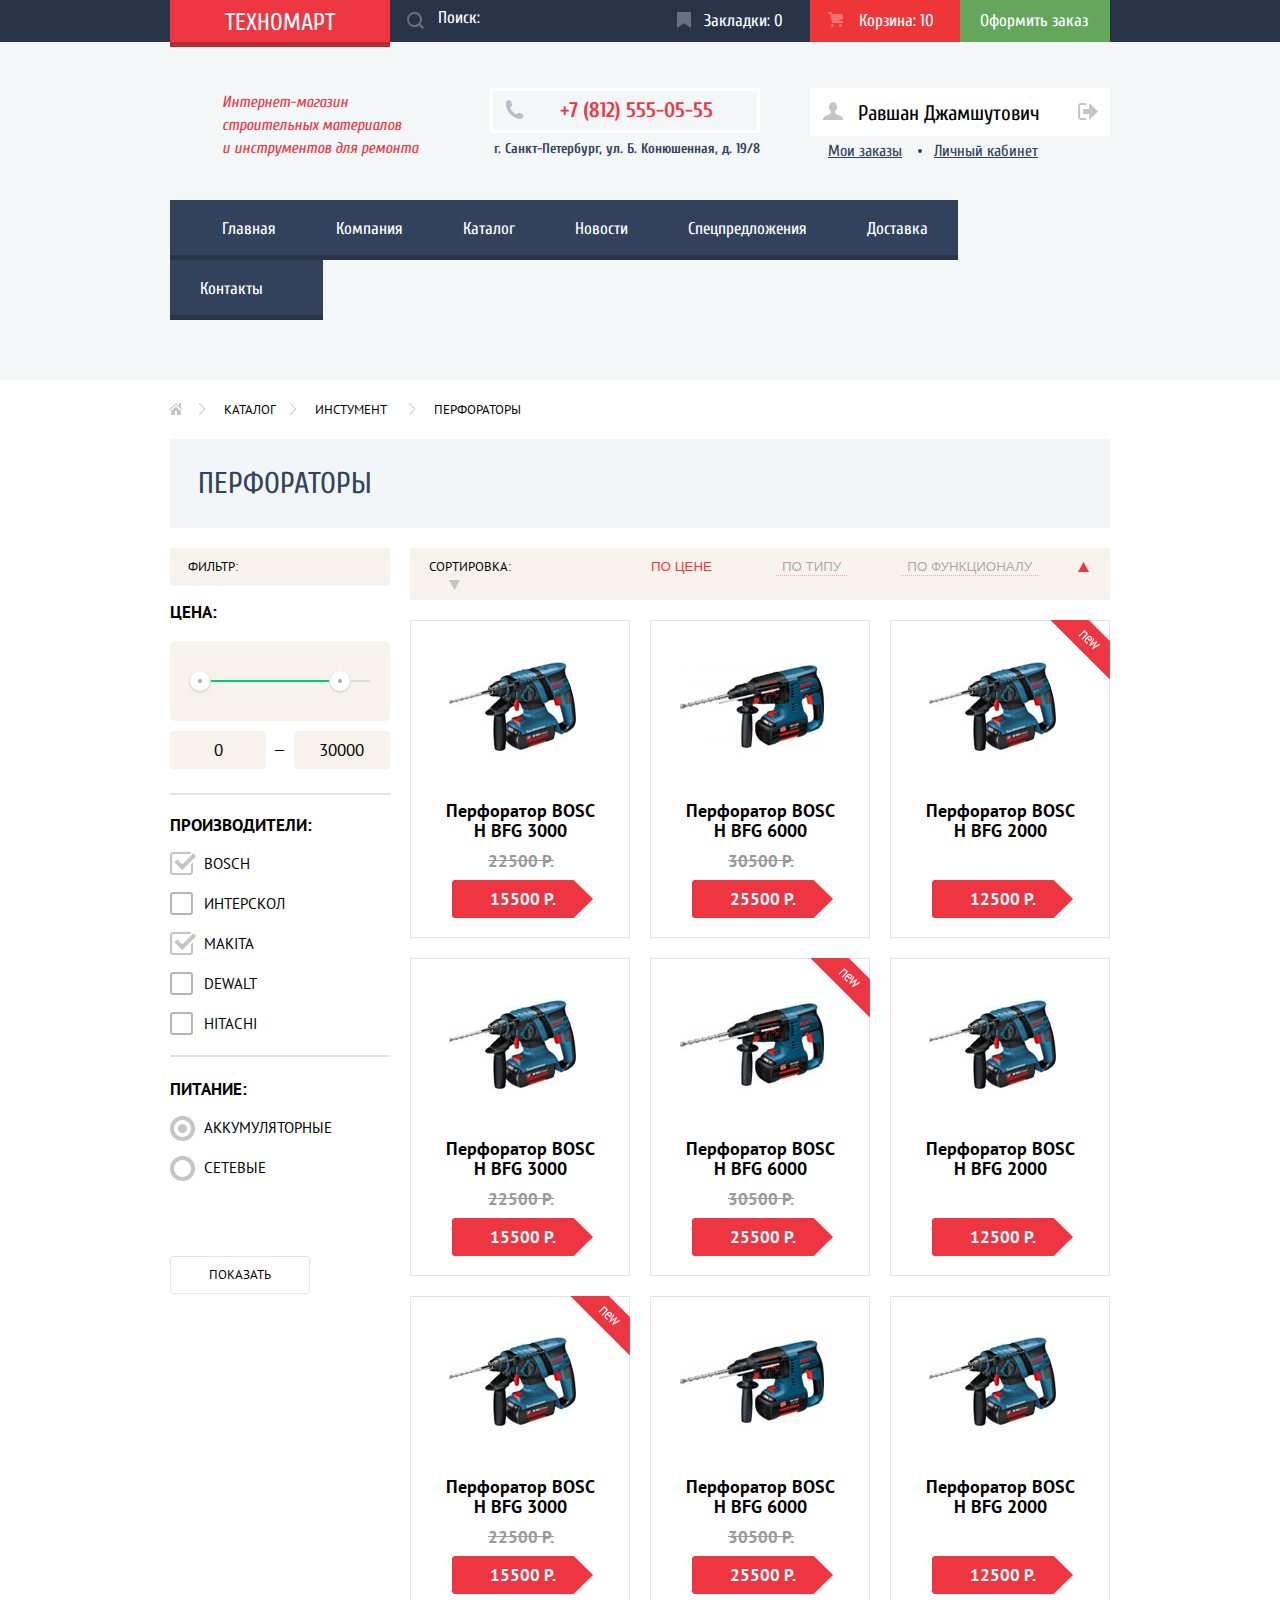
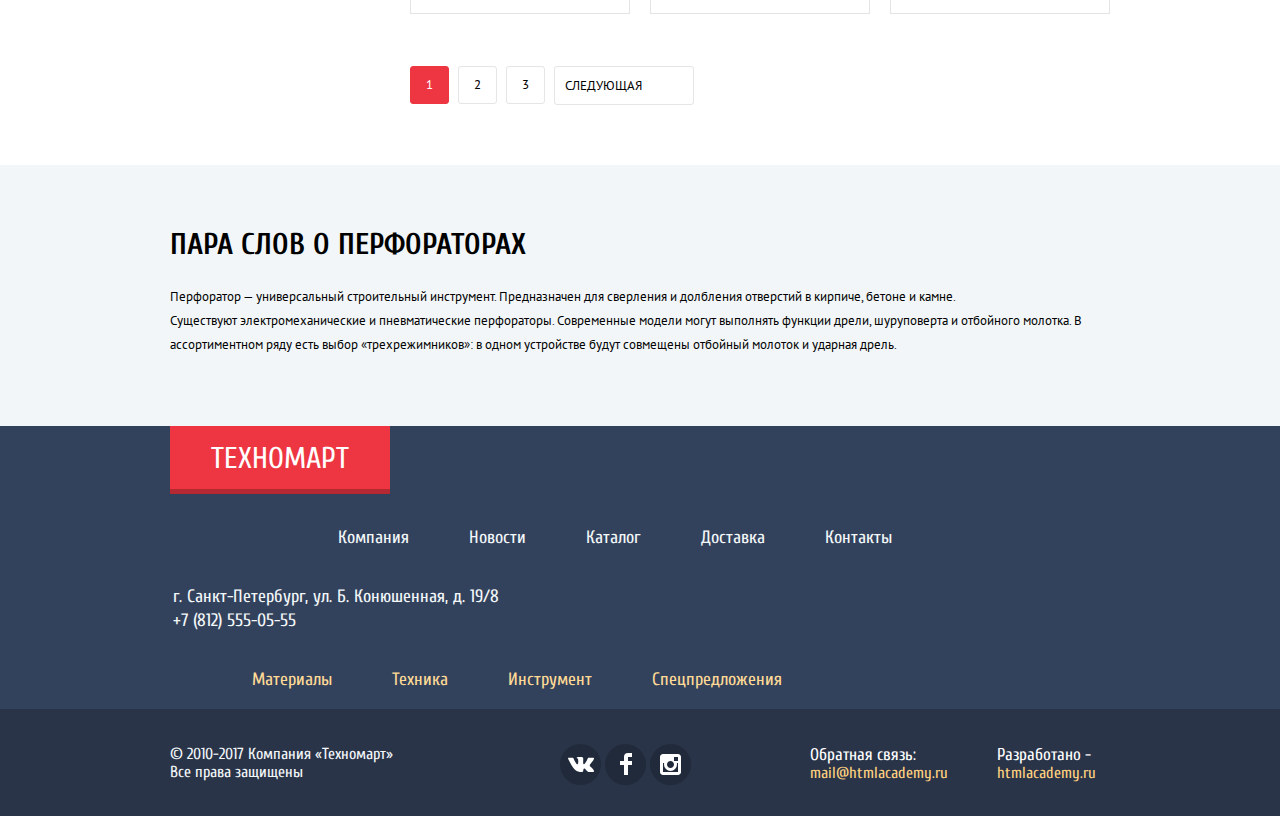
==== commit f7b2a741: "first-final-update" ====
--- a/catalog.html
+++ b/catalog.html
@@ -6,7 +6,7 @@
         <link href="https://fonts.googleapis.com/css?family=Cuprum:400,400i,700&amp;subset=cyrillic" rel="stylesheet">
         <meta charset="utf-8">
         <link href="css/normalize.css" rel="stylesheet">
-        <link href="css/style.css" rel="stylesheet">
+        <link href="css/style-mini.css" rel="stylesheet">
         <title>HTML Academy: Техномарт</title>
     </head>
     <body>
@@ -60,235 +60,273 @@
                 </ul>
             </div>
         </header>
-        <main class="container container-wrap">
-            <section class="main-head" aria-label="Навигация">
-                <ul class="page-links">
-                    <li class="page-link">
-                        <a class="page-nav-links home-link" href="index.html" aria-label="Переход на главную страницу" tabindex="0"></a>
-                    </li>
-                    <li class="page-link">
-                        <a class="page-nav-links" href="catalog.html">КАТАЛОГ</a>
-                    </li>
-                    <li class="page-link">
-                        <a class="page-nav-links" href="#">ИНСТУМЕНТ</a>
-                    </li>
-                    <li class="page-link">
-                        <a class="page-nav-links">ПЕРФОРАТОРЫ</a>
-                    </li>
-                </ul>
-                <h2 class="main-h1">ПЕРФОРАТОРЫ</h2>
-            </section>
-            <section class="main-filters">
-                <h2 class="h2-hidden">Фильтры и сортировка товаров</h2>
-                <div class="filter-fill"></div>
-                <form class="filter" method="get" action="https://echo.htmlacademy.ru">
-                    <span class="filter-name">ПРОИЗВОДИТЕЛИ:</span>
-                    <ul class="filters filters-decor">
-                        <li class="filter-option" tabindex="0">
-                            <input class="hidden filter-input filter-input-checkbox" type="checkbox" name="bosch" id="filter-bosch" checked>
-                            <label for="filter-bosch">BOSCH</label>
-                        </li>
-                        <li class="filter-option" tabindex="0">
-                            <input class="hidden filter-input filter-input-checkbox" type="checkbox" name="interskol" id="filter-interskol">
-                            <label for="filter-interskol">ИНТЕРСКОЛ</label>
-                        </li>
-                        <li class="filter-option" tabindex="0">
-                            <input class="hidden filter-input filter-input-checkbox" type="checkbox" name="makita" id="filter-makita" checked>
-                            <label for="filter-makita">MAKITA</label>
-                        </li>
-                        <li class="filter-option" tabindex="0">
-                            <input class="hidden filter-input filter-input-checkbox" type="checkbox" name="dewalt" id="filter-dewalt">
-                            <label for="filter-dewalt">DEWALT</label>
-                        </li>
-                        <li class="filter-option" tabindex="0">
-                            <input class="hidden filter-input filter-input-checkbox" type="checkbox" name="hitachi" id="filter-hitachi">
-                            <label for="filter-hitachi">HITACHI</label>
+        <main>
+            <div class="container container-wrap">
+                <section class="main-head" aria-label="Навигация">
+                    <ul class="page-links">
+                        <li class="page-link">
+                            <a class="page-nav-links home-link" href="index.html" aria-label="Переход на главную страницу" tabindex="0"></a>
+                        </li>
+                        <li class="page-link">
+                            <a class="page-nav-links" href="catalog.html">КАТАЛОГ</a>
+                        </li>
+                        <li class="page-link">
+                            <a class="page-nav-links" href="#">ИНСТУМЕНТ</a>
+                        </li>
+                        <li class="page-link">
+                            <a class="page-nav-links">ПЕРФОРАТОРЫ</a>
                         </li>
                     </ul>
-                    <span class="filter-name">ПИТАНИЕ:</span>
-                    <ul class="filters radio-filters">
-                        <li class="filter-option" tabindex="0">
-                            <input class="hidden filter-input filter-input-radio" type="radio" name="power-group" value="rechargeable" id="filter-rechargeable" checked>
-                            <label for="filter-rechargeable">АККУМУЛЯТОРНЫЕ</label>
-                        </li>
-                        <li class="filter-option" tabindex="0">
-                            <input class="hidden filter-input filter-input-radio" type="radio" name="power-group" value="supply" id="filter-supply">
-                            <label for="filter-supply">СЕТЕВЫЕ</label>
+                    <h2 class="main-h1">ПЕРФОРАТОРЫ</h2>
+                </section>
+                <section class="main-filters">
+                    <h2 class="h2-hidden">Фильтры и сортировка товаров</h2>
+
+                    <form class="filter" method="get" action="https://echo.htmlacademy.ru">
+                        <div class="filter-price-range">
+                            <h3 class="filters-h3">ФИЛЬТР:</h3>
+                            <label class="price-label" for="price-range-min">ЦЕНА:</label>
+                            <div class="range-controls">
+                                <div class="scale"><div class="bar"></div></div>
+                                <div class="toggle min-toggle"></div>
+                                <div class="toggle max-toggle"></div>
+                            </div>
+                            <div class="price-controls">
+                                <input class="min-price" type="text" id="price-range-min" value="0" name="min-price">
+                                <div class="price-separator">—</div>
+                                <input class="max-price" type="text" id="price-range-max" value="30000" name="max-price">
+                            </div>
+                        </div>
+                        <span class="filter-name">ПРОИЗВОДИТЕЛИ:</span>
+
+                        <ul class="filters filters-decor">
+                            <li class="filter-option" tabindex="0">
+                                <input class="hidden filter-input filter-input-checkbox" type="checkbox" name="bosch" id="filter-bosch" checked>
+                                <label for="filter-bosch">BOSCH</label>
+                            </li>
+                            <li class="filter-option" tabindex="0">
+                                <input class="hidden filter-input filter-input-checkbox" type="checkbox" name="interskol" id="filter-interskol">
+                                <label for="filter-interskol">ИНТЕРСКОЛ</label>
+                            </li>
+                            <li class="filter-option" tabindex="0">
+                                <input class="hidden filter-input filter-input-checkbox" type="checkbox" name="makita" id="filter-makita" checked>
+                                <label for="filter-makita">MAKITA</label>
+                            </li>
+                            <li class="filter-option" tabindex="0">
+                                <input class="hidden filter-input filter-input-checkbox" type="checkbox" name="dewalt" id="filter-dewalt">
+                                <label for="filter-dewalt">DEWALT</label>
+                            </li>
+                            <li class="filter-option" tabindex="0">
+                                <input class="hidden filter-input filter-input-checkbox" type="checkbox" name="hitachi" id="filter-hitachi">
+                                <label for="filter-hitachi">HITACHI</label>
+                            </li>
+                        </ul>
+                        <span class="filter-name">ПИТАНИЕ:</span>
+                        <ul class="filters radio-filters">
+                            <li class="filter-option" tabindex="0">
+                                <input class="hidden filter-input filter-input-radio" type="radio" name="power-group" value="rechargeable" id="filter-rechargeable" checked>
+                                <label for="filter-rechargeable">АККУМУЛЯТОРНЫЕ</label>
+                            </li>
+                            <li class="filter-option" tabindex="0">
+                                <input class="hidden filter-input filter-input-radio" type="radio" name="power-group" value="supply" id="filter-supply">
+                                <label for="filter-supply">СЕТЕВЫЕ</label>
+                            </li>
+                        </ul>
+                        <button type="submit" class="filter-button">ПОКАЗАТЬ</button>
+                    </form>
+                </section>
+                <section class="products" aria-label="Список товаров">
+                    <h2 class="h2-hidden">Список товаров</h2>
+                    <div class="filter-sorting">
+                        <span class="filter-sorting-text">СОРТИРОВКА:</span> 
+                        <button class="sorting-button sorting-price sorting-button-active">ПО ЦЕНЕ</button>
+                        <button class="sorting-button sorting-type">ПО ТИПУ</button>
+                        <button class="sorting-button sorting-fuction">ПО ФУНКЦИОНАЛУ</button>
+                        <button class="sorting-arrow sorting-arrow-up sorting-arrow-active"></button>
+                        <button class="sorting-arrow sorting-arrow-down"></button>
+                    </div>
+                    <ul class="catalog-list">
+                        <li class="catalog-item item-interactive" tabindex="0">
+                            <div class=""></div>
+                            <div class="item-image">
+                                <div class="image">
+                                    <img src="img/catalog/bosch-bfg-3000.jpg" width="127" height="112" alt="Перфоратор BOSCH BFG 3000»">
+                                </div>
+                                <div class="hover-buttons">
+                                    <a class="item-buy" href="#">КУПИТЬ</a>
+                                    <a class="bookmark-button" href="#">В ЗАКЛАДКИ</a>
+                                </div>
+                            </div>
+                            <h3 class="item-name">
+                                <a class="item-link" href="#">Перфоратор BOSCH BFG 3000</a>
+                            </h3>
+                            <div class="price">
+                                <span class="price-old">22500 Р.</span>
+                                <a class="price-button" href="#">15500 Р.</a>
+                            </div>
+                        </li>
+                        <li class="catalog-item item-interactive" tabindex="0">
+                            <div class="item-image">
+                                <div class="image">
+                                    <img src="img/catalog/bosch-bfg-6000.jpg" width="144" height="128" alt="Перфоратор BOSCH BFG 6000»">
+                                </div>
+                                <div class="hover-buttons">
+                                    <a class="item-buy" href="#">КУПИТЬ</a>
+                                    <a class="bookmark-button" href="#">В ЗАКЛАДКИ</a>
+                                </div>
+                            </div>
+                            <h3 class="item-name">
+                                <a class="item-link" href="#">Перфоратор BOSCH BFG 6000</a>
+                            </h3>
+                            <div class="price">
+                                <span class="price-old">30500 Р.</span>
+                                <a class="price-button" href="#">25500 Р.</a>
+                            </div>
+                        </li>
+                        <li class="catalog-item item-interactive new" tabindex="0">
+                            <div class="item-image">
+                                <div class="image">
+                                    <img src="img/catalog/bosch-bfg-2000.jpg" width="127" height="112" alt="Перфоратор BOSCH BFG 2000»">
+                                </div>
+                                <div class="hover-buttons">
+                                    <a class="item-buy" href="#">КУПИТЬ</a>
+                                    <a class="bookmark-button" href="#">В ЗАКЛАДКИ</a>
+                                </div>
+                            </div>
+                            <h3 class="item-name">
+                                <a class="item-link" href="#">Перфоратор BOSCH BFG 2000</a>
+                            </h3>
+                            <div class="price">
+                                <span class="price-old"></span>
+                                <a class="price-button" href="#">12500 Р.</a>
+                            </div>
+                        </li>
+                        <li class="catalog-item item-interactive" tabindex="0">
+                            <div class=""></div>
+                            <div class="item-image">
+                                <div class="image">
+                                    <img src="img/catalog/bosch-bfg-3000.jpg" width="127" height="112" alt="Перфоратор BOSCH BFG 3000»">
+                                </div>
+                                <div class="hover-buttons">
+                                    <a class="item-buy" href="#">КУПИТЬ</a>
+                                    <a class="bookmark-button" href="#">В ЗАКЛАДКИ</a>
+                                </div>
+                            </div>
+                            <h3 class="item-name">
+                                <a class="item-link" href="#">Перфоратор BOSCH BFG 3000</a>
+                            </h3>
+                            <div class="price">
+                                <span class="price-old">22500 Р.</span>
+                                <a class="price-button" href="#">15500 Р.</a>
+                            </div>
+                        </li>
+                        <li class="catalog-item item-interactive new" tabindex="0">
+                            <div class="item-image">
+                                <div class="image">
+                                    <img src="img/catalog/bosch-bfg-6000.jpg" width="144" height="128" alt="Перфоратор BOSCH BFG 6000»">
+                                </div>
+                                <div class="hover-buttons">
+                                    <a class="item-buy" href="#">КУПИТЬ</a>
+                                    <a class="bookmark-button" href="#">В ЗАКЛАДКИ</a>
+                                </div>
+                            </div>
+                            <h3 class="item-name">
+                                <a class="item-link" href="#">Перфоратор BOSCH BFG 6000</a>
+                            </h3>
+                            <div class="price">
+                                <span class="price-old">30500 Р.</span>
+                                <a class="price-button" href="#">25500 Р.</a>
+                            </div>
+                        </li>
+                        <li class="catalog-item item-interactive" tabindex="0">
+                            <div class="item-image">
+                                <div class="image">
+                                    <img src="img/catalog/bosch-bfg-2000.jpg" width="127" height="112" alt="Перфоратор BOSCH BFG 2000»">
+                                </div>
+                                <div class="hover-buttons">
+                                    <a class="item-buy" href="#">КУПИТЬ</a>
+                                    <a class="bookmark-button" href="#">В ЗАКЛАДКИ</a>
+                                </div>
+                            </div>
+                            <h3 class="item-name">
+                                <a class="item-link" href="#">Перфоратор BOSCH BFG 2000</a>
+                            </h3>
+                            <div class="price">
+                                <span class="price-old"></span>
+                                <a class="price-button" href="#">12500 Р.</a>
+                            </div>
+                        </li>
+                        <li class="catalog-item item-interactive new" tabindex="0">
+                            <div class=""></div>
+                            <div class="item-image">
+                                <div class="image">
+                                    <img src="img/catalog/bosch-bfg-3000.jpg" width="127" height="112" alt="Перфоратор BOSCH BFG 3000»">
+                                </div>
+                                <div class="hover-buttons">
+                                    <a class="item-buy" href="#">КУПИТЬ</a>
+                                    <a class="bookmark-button" href="#">В ЗАКЛАДКИ</a>
+                                </div>
+                            </div>
+                            <h3 class="item-name">
+                                <a class="item-link" href="#">Перфоратор BOSCH BFG 3000</a>
+                            </h3>
+                            <div class="price">
+                                <span class="price-old">22500 Р.</span>
+                                <a class="price-button" href="#">15500 Р.</a>
+                            </div>
+                        </li>
+                        <li class="catalog-item item-interactive" tabindex="0">
+                            <div class="item-image">
+                                <div class="image">
+                                    <img src="img/catalog/bosch-bfg-6000.jpg" width="144" height="128" alt="Перфоратор BOSCH BFG 6000»">
+                                </div>
+                                <div class="hover-buttons">
+                                    <a class="item-buy" href="#">КУПИТЬ</a>
+                                    <a class="bookmark-button" href="#">В ЗАКЛАДКИ</a>
+                                </div>
+                            </div>
+                            <h3 class="item-name">
+                                <a class="item-link" href="#">Перфоратор BOSCH BFG 6000</a>
+                            </h3>
+                            <div class="price">
+                                <span class="price-old">30500 Р.</span>
+                                <a class="price-button" href="#">25500 Р.</a>
+                            </div>
+                        </li>
+                        <li class="catalog-item item-interactive" tabindex="0">
+                            <div class="item-image">
+                                <div class="image">
+                                    <img src="img/catalog/bosch-bfg-2000.jpg" width="127" height="112" alt="Перфоратор BOSCH BFG 2000»">
+                                </div>
+                                <div class="hover-buttons">
+                                    <a class="item-buy" href="#">КУПИТЬ</a>
+                                    <a class="bookmark-button" href="#">В ЗАКЛАДКИ</a>
+                                </div>
+                            </div>
+                            <h3 class="item-name">
+                                <a class="item-link" href="#">Перфоратор BOSCH BFG 2000</a>
+                            </h3>
+                            <div class="price">
+                                <span class="price-old"></span>
+                                <a class="price-button" href="#">12500 Р.</a>
+                            </div>
                         </li>
                     </ul>
-                    <button type="submit" class="filter-button">ПОКАЗАТЬ</button>
-                </form>
-            </section>
-            <section class="products" aria-label="Список товаров">
-                <h2 class="h2-hidden">Список товаров</h2>
-                <div class="filter-fill-2"></div>
-                <ul class="catalog-list">
-                    <li class="catalog-item item-interactive" tabindex="0">
-                        <div class=""></div>
-                        <div class="item-image">
-                            <div class="image">
-                                <img src="img/catalog/bosch-bfg-3000.jpg" width="127" height="112" alt="Перфоратор BOSCH BFG 3000»">
-                            </div>
-                            <div class="hover-buttons">
-                                <a class="item-buy" href="#">КУПИТЬ</a>
-                                <a class="bookmark-button" href="#">В ЗАКЛАДКИ</a>
-                            </div>
-                        </div>
-                        <h3 class="item-name">
-                            <a class="item-link" href="#">Перфоратор BOSCH BFG 3000</a>
-                        </h3>
-                        <div class="price">
-                            <span class="price-old">22500 Р.</span>
-                            <a class="price-button" href="#">15500 Р.</a>
-                        </div>
-                    </li>
-                    <li class="catalog-item item-interactive" tabindex="0">
-                        <div class="item-image">
-                            <div class="image">
-                                <img src="img/catalog/bosch-bfg-6000.jpg" width="144" height="128" alt="Перфоратор BOSCH BFG 6000»">
-                            </div>
-                            <div class="hover-buttons">
-                                <a class="item-buy" href="#">КУПИТЬ</a>
-                                <a class="bookmark-button" href="#">В ЗАКЛАДКИ</a>
-                            </div>
-                        </div>
-                        <h3 class="item-name">
-                            <a class="item-link" href="#">Перфоратор BOSCH BFG 6000</a>
-                        </h3>
-                        <div class="price">
-                            <span class="price-old">30500 Р.</span>
-                            <a class="price-button" href="#">25500 Р.</a>
-                        </div>
-                    </li>
-                    <li class="catalog-item item-interactive new" tabindex="0">
-                        <div class="item-image">
-                            <div class="image">
-                                <img src="img/catalog/bosch-bfg-2000.jpg" width="127" height="112" alt="Перфоратор BOSCH BFG 2000»">
-                            </div>
-                            <div class="hover-buttons">
-                                <a class="item-buy" href="#">КУПИТЬ</a>
-                                <a class="bookmark-button" href="#">В ЗАКЛАДКИ</a>
-                            </div>
-                        </div>
-                        <h3 class="item-name">
-                            <a class="item-link" href="#">Перфоратор BOSCH BFG 2000</a>
-                        </h3>
-                        <div class="price">
-                            <span class="price-old"></span>
-                            <a class="price-button" href="#">12500 Р.</a>
-                        </div>
-                    </li>
-                    <li class="catalog-item item-interactive" tabindex="0">
-                        <div class=""></div>
-                        <div class="item-image">
-                            <div class="image">
-                                <img src="img/catalog/bosch-bfg-3000.jpg" width="127" height="112" alt="Перфоратор BOSCH BFG 3000»">
-                            </div>
-                            <div class="hover-buttons">
-                                <a class="item-buy" href="#">КУПИТЬ</a>
-                                <a class="bookmark-button" href="#">В ЗАКЛАДКИ</a>
-                            </div>
-                        </div>
-                        <h3 class="item-name">
-                            <a class="item-link" href="#">Перфоратор BOSCH BFG 3000</a>
-                        </h3>
-                        <div class="price">
-                            <span class="price-old">22500 Р.</span>
-                            <a class="price-button" href="#">15500 Р.</a>
-                        </div>
-                    </li>
-                    <li class="catalog-item item-interactive new" tabindex="0">
-                        <div class="item-image">
-                            <div class="image">
-                                <img src="img/catalog/bosch-bfg-6000.jpg" width="144" height="128" alt="Перфоратор BOSCH BFG 6000»">
-                            </div>
-                            <div class="hover-buttons">
-                                <a class="item-buy" href="#">КУПИТЬ</a>
-                                <a class="bookmark-button" href="#">В ЗАКЛАДКИ</a>
-                            </div>
-                        </div>
-                        <h3 class="item-name">
-                            <a class="item-link" href="#">Перфоратор BOSCH BFG 6000</a>
-                        </h3>
-                        <div class="price">
-                            <span class="price-old">30500 Р.</span>
-                            <a class="price-button" href="#">25500 Р.</a>
-                        </div>
-                    </li>
-                    <li class="catalog-item item-interactive" tabindex="0">
-                        <div class="item-image">
-                            <div class="image">
-                                <img src="img/catalog/bosch-bfg-2000.jpg" width="127" height="112" alt="Перфоратор BOSCH BFG 2000»">
-                            </div>
-                            <div class="hover-buttons">
-                                <a class="item-buy" href="#">КУПИТЬ</a>
-                                <a class="bookmark-button" href="#">В ЗАКЛАДКИ</a>
-                            </div>
-                        </div>
-                        <h3 class="item-name">
-                            <a class="item-link" href="#">Перфоратор BOSCH BFG 2000</a>
-                        </h3>
-                        <div class="price">
-                            <span class="price-old"></span>
-                            <a class="price-button" href="#">12500 Р.</a>
-                        </div>
-                    </li>
-                    <li class="catalog-item item-interactive new" tabindex="0">
-                        <div class=""></div>
-                        <div class="item-image">
-                            <div class="image">
-                                <img src="img/catalog/bosch-bfg-3000.jpg" width="127" height="112" alt="Перфоратор BOSCH BFG 3000»">
-                            </div>
-                            <div class="hover-buttons">
-                                <a class="item-buy" href="#">КУПИТЬ</a>
-                                <a class="bookmark-button" href="#">В ЗАКЛАДКИ</a>
-                            </div>
-                        </div>
-                        <h3 class="item-name">
-                            <a class="item-link" href="#">Перфоратор BOSCH BFG 3000</a>
-                        </h3>
-                        <div class="price">
-                            <span class="price-old">22500 Р.</span>
-                            <a class="price-button" href="#">15500 Р.</a>
-                        </div>
-                    </li>
-                    <li class="catalog-item item-interactive" tabindex="0">
-                        <div class="item-image">
-                            <div class="image">
-                                <img src="img/catalog/bosch-bfg-6000.jpg" width="144" height="128" alt="Перфоратор BOSCH BFG 6000»">
-                            </div>
-                            <div class="hover-buttons">
-                                <a class="item-buy" href="#">КУПИТЬ</a>
-                                <a class="bookmark-button" href="#">В ЗАКЛАДКИ</a>
-                            </div>
-                        </div>
-                        <h3 class="item-name">
-                            <a class="item-link" href="#">Перфоратор BOSCH BFG 6000</a>
-                        </h3>
-                        <div class="price">
-                            <span class="price-old">30500 Р.</span>
-                            <a class="price-button" href="#">25500 Р.</a>
-                        </div>
-                    </li>
-                    <li class="catalog-item item-interactive" tabindex="0">
-                        <div class="item-image">
-                            <div class="image">
-                                <img src="img/catalog/bosch-bfg-2000.jpg" width="127" height="112" alt="Перфоратор BOSCH BFG 2000»">
-                            </div>
-                            <div class="hover-buttons">
-                                <a class="item-buy" href="#">КУПИТЬ</a>
-                                <a class="bookmark-button" href="#">В ЗАКЛАДКИ</a>
-                            </div>
-                        </div>
-                        <h3 class="item-name">
-                            <a class="item-link" href="#">Перфоратор BOSCH BFG 2000</a>
-                        </h3>
-                        <div class="price">
-                            <span class="price-old"></span>
-                            <a class="price-button" href="#">12500 Р.</a>
-                        </div>
-                    </li>
-                </ul>
+                    <ul class="pagination-list">
+                        <li class="pagination-page pagination-page-current"><a>1</a></li>
+                        <li class="pagination-page"><a href="#">2</a></li>
+                        <li class="pagination-page"><a href="#">3</a></li>
+                        <li><a class="pagination-page pagination-button-next" href="#">СЛЕДУЮЩАЯ</a></li>
+                    </ul>
+                </section>
+            </div>
+            <section class="about">
+                <div class="container container-wrap">
+                    <h2 class="h2-about">ПАРА СЛОВ О ПЕРФОРАТОРАХ</h2>
+                    <p class="paragraph-about">
+                        Перфоратор — универсальный строительный инструмент. Предназначен         для сверления и долбления отверстий в кирпиче, бетоне и камне.<br>
+                        Существуют электромеханические и пневматические перфораторы. Современные модели могут выполнять функции дрели, шуруповерта и отбойного молотка. В ассортиментном ряду есть выбор «трехрежимников»: в одном устройстве будут совмещены отбойный молоток и ударная дрель.</p>
+                </div>
             </section>
         </main>
         <footer class="footer">
@@ -363,8 +401,6 @@
             </div>
             <a class="button-close close-modal-cart" aria-label="Закрыть окно подтверждения"></a>
         </section>
-
-        <script src="js/catalog-script.js"></script>
-
+        <script src="js/js-catalog-mini.js"></script>
     </body>
 </html>
--- a/css/style-mini.css
+++ b/css/style-mini.css
@@ -0,0 +1 @@
+.container,.header-top{display:flex;box-sizing:border-box}.search,body{position:relative;color:#fff}.header-h1,body{font-weight:400}.exit,.icon,.profile,.reg-link,.user-links,.user-main{min-height:45px}body{margin:0;padding:0;font-family:Cuprum,sans-serif,Arial,sans-serif;font-size:17px;line-height:18px}.container{width:940px;margin:0 auto;padding:0}.container-wrap{flex-wrap:wrap}.header{min-width:940px;background-color:#f4f7f8;padding-bottom:59px}.header-top{width:100%;background-color:#293449;align-items:center;flex-wrap:nowrap}.site-logo-head,.site-logo-header{min-width:220px;padding:11px 55px 3px;text-decoration:none;font-size:24px;line-height:24px;color:#fff;background-color:#ee3643;box-shadow:0 5px 0 #b52933;box-sizing:border-box}.bookmarks,.buy-button,.cart{min-width:150px;box-sizing:border-box}.search{width:270px;background-color:#293449;border-style:none;padding-top:11px;padding-left:48px;padding-bottom:12px;max-height:42px}.search::-ms-clear{display:none}.search-img{width:17px;height:17px;position:absolute;background-image:url(../img/icon-search.svg);top:12px;left:17px}.bookmarks,.cart,.search-form{position:relative}.search::placeholder{position:relative;font-family:Cuprum,sans-serif;font-style:normal;font-size:17px;line-height:18px;color:#fff}.contacts,.header-h1{font-family:Cuprum,sans-serif}.search:hover{background-color:#212a3a}.search:hover+.search-img{background-image:url(../img/icon-search-hover.svg)}.search:active+.search-img,.search:focus+.search-img{background-image:url(../img/icon-search-active.svg)}.search:active,.search:focus{background-color:#fff;color:#000;outline:0}.site-logo-header:hover{background-color:#ca2c37}.site-logo-header:active,.site-logo-header:focus{background-color:#ba2732;outline:0}.header-top-link:hover{background-color:#212a3a}.header-top-link{text-decoration:none;font-size:17px;line-height:18px;color:#fff}.header-top-link:active,.header-top-link:focus{background-color:#161d29;color:rgba(255,255,255,.6);outline:0}.active{background-color:#ee3643}.active:hover{background-color:#ca2c37}.active:active,.active:focus{background-color:#ba2732;outline:0}.buy-button:hover{background-color:#5fbb2d}.buy-button:active,.buy-button:focus{background-color:#518534;color:rgba(255,255,255,.5)}.search-form{width:270px;height:42px}.bookmarks{padding:12px 0 12px 44px}.cart{padding:12px 0 12px 49px}.bookmarks::before,.cart::before{content:"";position:absolute;width:20px;height:20px;background-repeat:no-repeat}.buy-button{text-align:center;padding:12px 22px 12px 19px;background-color:#63a65c}.cart::before{background-image:url(../img/icon-cart.svg);left:18px}.cart:hover::before{background-image:url(../img/icon-cart-hover.svg)}.cart:active::before{background-image:url(../img/icon-cart-active.svg)}.cart-active{background-color:#ee3639}.exit,.icon,.login-link,.profile,.reg-link,.user-main{background-color:#fff}.cart-active::before{background-image:url(../img/icon-cart-hover.svg);opacity:.3}.bookmarks::before{background-image:url(../img/icon-bookmark.svg);left:17px}.bookmarks:hover::before{background-image:url(../img/icon-bookmark-hover.svg)}.bookmarks:active::before{background-image:url(../img/icon-bookmark-active.svg)}.header-main{width:100%;display:flex;flex-direction:row;padding:38px 0 0;max-height:158px}.contacts,.phone{display:flex;width:270px;box-sizing:border-box}.header-h1{min-width:200px;max-width:200px;margin-left:52px;margin-right:68px;font-style:italic;font-size:16px;line-height:23px;color:#ee3643}.contacts,.filter-name,.phone,.user-links{font-weight:700}.contacts{flex-wrap:wrap;margin-right:26px;margin-top:8px;max-height:45px;font-size:14px;line-height:24px;color:#32425c}.login-link,.user-actions{margin-right:10px;position:relative}.interactive,.phone{font-size:21px;line-height:21px}.filter-button,.filter-name,.filter-option,.page-nav-links{font-family:"PT Sans",sans-serif}.phone{justify-content:space-between;flex-wrap:nowrap;padding:12px 47px 12px 0;color:#ee3643;box-shadow:inset 0 0 0 3px #fff}.phone-img{margin-left:15px}.top-adress{margin-top:4px;margin-left:4px;text-align:center;box-sizing:border-box}.user-links,.user-panel{margin-top:8px;display:flex}.nav-list,.page-links{list-style-type:none}.user-links{width:281px;margin-left:43px;align-items:flex-start;flex-wrap:wrap;padding:0}.user-panel{flex-wrap:wrap;width:300px;margin-left:24px;box-sizing:border-box;align-items:baseline}.user-main{display:flex;align-items:baseline}.profile{box-sizing:border-box;width:210px;padding:12px 0 0 3px}.exit,.icon{display:flex;width:45px;justify-content:space-around;align-items:center;box-sizing:border-box}.exit:focus path,.exit:hover path,.icon:focus path,.icon:hover path{fill:#32425c}.exit:active path,.icon:active path{fill:#c5c5c5}.reg-link{min-width:150px;padding:12px 0 10px 24px;box-sizing:border-box}.login-link{min-width:121px;padding:12px 0 10px 47px;box-sizing:border-box}.nav-list,.page-links{padding:0;display:flex}.interactive{text-decoration:none;color:#000}.actions{position:relative;margin-top:-3px}.user-actions{color:#32425c;font-size:16px;line-height:18px;height:45px;margin-left:18px;text-decoration:underline}.login-link::before,.user-actions:first-child::after{position:absolute;content:""}.user-actions:first-child::after{border:2px solid #32425c;border-radius:50%;top:7px;left:90px}.login-link::before{width:20px;height:20px;background-image:url(../img/icon-login.svg);background-repeat:no-repeat;left:14px;top:14px}.login-link:hover::before{background-image:url(../img/icon-login-hover.svg)}.login-link:active::before{background-image:url(../img/icon-login.svg)}.login-link:hover,.reg-link:hover,.user-actions:hover{color:#ee3643}.interactive:active,.interactive:focus{color:rgba(0,0,0,.3);outline:0}.nav-list{flex-wrap:wrap;margin-top:30px;margin-bottom:1px;box-sizing:border-box}.top-nav-li{display:flex}.top-nav-link{padding:20px 30px 18px;text-align:center;text-decoration:none;font-size:17px;line-height:17px;color:#fff;background-color:#32425c;border-bottom:5px solid #293449;box-sizing:border-box}.top-nav-li:first-child .top-nav-link{padding-left:52px}.top-nav-li:last-child .top-nav-link{padding-right:60px}.top-nav-link:hover{background-color:#293449}.top-nav-link:active,.top-nav-link:focus{background-color:#1d2739;color:rgba(255,255,255,.5);outline:0}.filter-button,.page-nav-links{text-decoration:none;font-size:13px;line-height:18px;color:#000}.filter-option{font-size:15px;line-height:20px;color:#000}.filter-name{font-size:17px;line-height:30px;color:#000;padding-bottom:5px}.footer{min-width:940px}.main-footer{display:flex;padding:55px 0 68px;flex-direction:row;align-content:center}.company-name,.h2-contacts{padding-top:1px;font-size:30px;line-height:26px;color:#000}.main-footer-left-side,.main-footer-right-side{display:flex;flex-direction:column}.main-footer-right-side{max-width:400px;padding-left:115px}.company-place,.main-footer-about{margin-top:4px;font-family:'PT Sans',sans-serif;font-size:13px;line-height:24px;color:#000}.second{padding-top:6px}.company-button,.manufacturers-button,.popular-button{margin-top:-1px;width:220px;text-align:center;padding-top:11px;padding-bottom:9px;border-radius:3px}.company-place{width:180px}.delivery-company{font-family:Cuprum,sans-serif;list-style:none;padding-top:2px;margin-left:-4px;display:flex;flex-direction:column;font-size:18px;font-weight:700;line-height:20px;color:#000}.delivery-companys{position:relative;margin-bottom:20px;margin-left:-25px;padding-left:25px}.delivery-companys::before{content:"";position:absolute;left:-10px;top:10px;width:23px;border:1px solid #ee3643}.mini-map{display:flex;margin-top:30px}.mail-button{margin-top:27px;width:300px;text-align:center;padding-top:11px;padding-bottom:9px;border-radius:3px;padding-left:5px;box-sizing:border-box}.main-head{display:flex;width:100%;flex-wrap:wrap}.main-h1{width:100%;min-height:89px;padding-top:30px;padding-left:28px;margin-top:20px;margin-bottom:20px;background-color:#f2f6f8;color:#32425c;line-height:30px;font-size:30px;box-sizing:border-box;font-weight:400}.item-link,.price-button,.price-old{text-decoration:none;font-family:"PT Sans",sans-serif;font-weight:700}.page-links{position:relative;margin:20px 0 0;flex-wrap:wrap}.main-filters,.products{padding:0;flex-direction:column}.page-links li:first-child{width:14px;height:12px;background-image:url(../img/icon-home.svg);background-repeat:no-repeat;margin-left:-2px;margin-top:3px;margin-right:42px}.home-link{display:flex;widtH:14px;height:12px}.page-links li:last-child{margin-left:8px}.page-nav-links{margin-right:39px;position:relative}.page-nav-links:not(.home-link)::after{content:"";width:8px;height:12px;left:-26px;top:2px;position:absolute;background-image:url(../img/icon-arrow-right.svg);background-repeat:no-repeat;pointer-events:none;cursor:default}.main-filters{display:flex;width:220px;margin:0}.catalog-list,.products{width:700px;display:flex;box-sizing:border-box}.products{margin:0 0 0 20px}.filters{position:relative;flex-direction:column;margin:0 0 20px;padding:14px 0 0 34px;box-sizing:border-box}.catalog-list{flex-wrap:wrap;margin:20px 0 0;padding:0;list-style-type:none}.item-name{word-break:break-all}.item-image{height:175px;display:flex;justify-content:center;align-items:center;padding-right:16px;box-sizing:border-box}.catalog-item,.item-popular{width:220px;border:1px solid #e4e4e4;margin-bottom:20px;position:relative;margin-right:20px;display:flex;flex-direction:column;box-sizing:border-box}.catalog-item:nth-child(3n),.item-popular:nth-child(4n){margin-right:0}.new::before{content:"";position:absolute;width:60px;height:59px;background-image:url(../img/new-flag.png);top:-1px;right:-1px}.hover-buttons{position:absolute;flex-wrap:wrap;top:45px;left:42px;width:135px;height:84px;box-sizing:border-box;justify-content:center;display:none}.bookmark-button,.item-buy{position:relative;min-width:135px;min-height:38px;border-radius:3px;padding-left:48.5px;padding-top:10.5px;box-sizing:border-box;text-decoration:none;font-size:14px;line-height:18px;color:#fff;background-color:#63a63e}.item-buy{box-shadow:inset 0 -3px 0 #367315}.item-buy::before{content:"";position:absolute;width:15px;height:15px;background-image:url(../img/icon-cart-hover.svg);opacity:.3;background-repeat:no-repeat;left:14px;top:11px}.item-buy:active::before,.item-buy:focus::before,.item-buy:hover::before{opacity:1}.item-buy:focus,.item-buy:hover{background-color:#5fbb2d}.item-buy:active{background-color:#518534}.bookmark-button{color:#32425c;background-color:#fff;border:3px solid #5fbb2d;border-radius:3px;padding-left:33px;padding-top:8px;margin-top:8px}.bookmark-button:focus,.bookmark-button:hover{border-color:#32425c}.bookmark-button:active{color:rgba(50,66,92,.3);border-color:rgba(50,66,92,.3)}.item-interactive:active,.item-interactive:focus,.item-interactive:hover{box-shadow:0 10px 25px 0 rgba(0,0,0,.5);border-color:transparent}.image{box-sizing:border-box}.item-interactive:active .image img,.item-interactive:focus .image img,.item-interactive:hover .image img{display:none}.item-interactive:active .hover-buttons,.item-interactive:focus .hover-buttons,.item-interactive:hover .hover-buttons,.item-link,.price{display:flex}.item-interactive:hover::before{transform:scale(1.02)}.item-link{margin-top:-15px;text-align:center;color:#000;font-size:18px;line-height:20px;padding-left:30px;padding-right:30px}.item-link:hover{transition:all .3s;transform:scale(1.05)}.item-link:active{transition:all .3s;transform:scale(.9)}.price{text-align:center;min-height:85px;margin-top:-9px;margin-left:2px;flex-direction:column;align-items:center}.price-button,.price-old{font-size:17px;line-height:18px;color:#fff}.price-button{width:141px;margin-top:10px;margin-left:3px;height:28px;padding-top:10px;background-image:url(../img/btn-price.png);background-repeat:no-repeat;text-align:center}.price-button:hover{transition:all .3s;transform:scale(1.1)}.price-button:active{transition:all .3s;transform:scale(.9)}.price-old{text-decoration:line-through;color:#999;height:18px}.filters-h3,.price-label,.price-separator{font-family:"PT Sans",sans-serif;color:#000}.filter{margin-top:-8px}.filter-option{margin-bottom:20px;display:flex;position:relative}.filter-option label{position:relative;display:block;cursor:pointer;user-select:none}.filter-input-checkbox+label::before,.filter-input-radio+label::before{position:absolute;left:-34px;top:-2px;background-repeat:no-repeat;content:""}.filter-input:focus+label{outline:#000 solid 1px}.hidden{display:none}.filter-input-checkbox+label::before{width:27px;height:23px;background-image:url(../img/checkbox-off.png)}.filter-input-radio+label::before{width:25px;height:25px;background-image:url(../img/radio-off.png)}.filter-input-checkbox:checked+label::before{background-image:url(../img/checkbox-on.png);background-repeat:no-repeat}.filter-input-radio:checked+label::before{background-image:url(../img/radio-on.png);background-repeat:no-repeat}.filter-input-checkbox:disabled+label,.filter-input-radio:disabled+label{opacity:.4}.filter-input-checkbox:disabled+label::before,.filter-input-radio:disabled+label::before{opacity:.5}.filter-input-checkbox:not(:checked):not(:disabled)+label:focus::before,.filter-input-checkbox:not(:checked):not(:disabled)+label:hover::before{background-image:url(../img/checkbox-off-hover.png);background-repeat:no-repeat}.filter-input-checkbox:checked:not(:disabled)+label:focus::before,.filter-input-checkbox:checked:not(:disabled)+label:hover::before{background-image:url(../img/checkbox-on-hover.png);background-repeat:no-repeat}.filter-input-radio:not(:checked):not(:disabled)+label:focus::before,.filter-input-radio:not(:checked):not(:disabled)+label:hover::before{background-image:url(../img/radio-off-hover.png);background-repeat:no-repeat}.filter-input-radio:checked:not(:disabled)+label:focus::before,.filter-input-radio:checked:not(:disabled)+label:hover::before{background-image:url(../img/radio-on-hover.png);background-repeat:no-repeat}.filter-button{width:140px;height:38px;display:block;outline:0;background-color:#fff;margin-top:58px;border:1px solid #e5e5e5;border-radius:3px;cursor:pointer}.filter-option:active,.filter-option:focus{outline:0}.filter-button:focus,.filter-button:hover{border-color:#bdc6ca}.filter-button:active{border-color:#ee3643}.filters-h3{padding-left:18px;padding-bottom:10px;padding-top:10px;border-radius:3px;width:220px;background-color:#f7f3ec;font-weight:400;font-size:13px;line-height:18px;margin-top:14px}.price-label{font-weight:700;font-size:17px;line-height:30px;margin-top:-2px}.price-separator{margin-top:9px;width:70px;height:6px;font-size:16px;line-height:18px;text-align:center}.filter-price-range,.range-controls{position:relative;width:220px;box-sizing:border-box}.filter-price-range{display:flex;padding:0;margin:-6px 0 56px;height:220px;flex-wrap:wrap}.range-controls{height:80px;margin-top:14px;padding:0 30px;background:#f7f3ec;border-radius:5px;overflow:hidden}.scale{width:170px;margin-top:39px;height:2px;background:#d7dcde}.bar{height:2px;background:#00ca74;width:150px}.toggle{position:absolute;top:30px;left:30px;width:4px;height:4px;border:8px solid #fff;background:#ababab;cursor:pointer;border-radius:50%;box-shadow:0 1px 1px 1px #e0ddd8}.filter-sorting,.price-controls input{background-color:#f7f3ec;color:#000;line-height:18px;font-family:"PT Sans",sans-serif;box-sizing:border-box}.delivery,.discounts,.machinery,.materials,.sorting-arrow,.tools{background-repeat:no-repeat}.min-toggle{left:20px}.max-toggle{left:160px}.price-controls{margin-top:10px;display:flex;width:220px;box-sizing:border-box}.price-controls input{min-width:95px;min-height:38px;padding:8px 10px;border:none;font-size:17px;text-align:center;border-radius:3px}.filter-sorting{display:flex;flex-wrap:wrap;margin:0;width:700px;padding-top:10px;padding-bottom:10px;padding-left:19px;font-size:13px}.footer-top,.pagination-list{flex-wrap:wrap;display:flex}.sorting-arrow,.sorting-button{border:none;background-color:transparent;outline:0;cursor:pointer}.sorting-arrow{background-image:url(../img/arrow-up-down.png);width:11px;height:10px;margin-top:4px;box-sizing:border-box}.sorting-button{border-bottom:1px dotted red;opacity:.3}.sorting-button:hover{opacity:1;border-bottom:1px solid red}.sorting-button-active,.sorting-button:active{color:#ee3643;opacity:1;border-bottom:1px dotted transparent}.sorting-arrow-up{margin-left:40px}.sorting-arrow:hover{background-image:url(../img/arrow-up-down-hover.png)}.sorting-arrow-active,.sorting-arrow-active:hover,.sorting-arrow:active{background-image:url(../img/arrow-up-active.png)}.sorting-arrow-down{margin-left:19px;transform:rotate(180deg)}.filter-sorting-text{margin-right:134px}.sorting-price{margin-right:58px}.sorting-type{margin-right:54px}.pagination-list{padding:0;margin:32px 0 60px;list-style:none;font-family:"PT Sans",sans-serif;font-size:13px;line-height:18px}.pagination-page{margin-right:9px}.pagination-page:last-child{margin-right:0}.pagination-button-next,.pagination-page a{display:flex;padding:9px 15px;text-decoration:none;color:#000;background-color:#fff;border:1px solid #e5e5e5;border-radius:3px;box-sizing:border-box;outline:0}.pagination-button-next{cursor:pointer;min-width:140px;padding-left:8px;padding-top:10px;padding-lefT:10px}.pagination-button-next:focus,.pagination-button-next:hover,.pagination-page:focus a,.pagination-page:hover a{border-color:#bdc6ca}.pagination-button-next:active,.pagination-page:active a{border-color:#ee3643}.pagination-page-current a,.pagination-page-current:hover a{color:#fff;background-color:#ee3643;border-color:#ee3643}.about{width:100%;min-height:261px;background-color:#f2f6f8}.h2-about{line-height:30px;font-size:30px;color:#000;margin-top:65px}.paragraph-about{color:#000;line-height:24px;font-size:13px;font-family:"PT Sans",sans-serif;margin-top:0}.footer-section{max-width:100%;min-height:193px;display:flex;flex-direction:column;flex-wrap:wrap;background-color:#32425c}.footer-bottom{width:100%;min-height:107px;display:flex;flex-wrap:wrap;flex-direction:row;background-color:#293449}.social-list{display:flex}.filters,.footer-nav,.footer-nav-additional{list-style-type:none;display:flex;flex-wrap:wrap}.filters-decor::after,.filters-decor::before{position:absolute;content:"";width:219px;border:.5px solid #e5e5e5}.filters-decor::before{left:0;top:-47px}.filters-decor::after{left:0;bottom:-3px}.footer-nav{padding-left:108px}.h2-hidden{display:none}.site-logo-footer{width:220px;height:45px;text-align:center;padding-top:18px;font-size:30px;line-height:30px;color:#fff;background-color:#ee3643;box-shadow:0 5px 0 #b52933}.footer-contacts{margin-left:3px;width:329px;order:3;font-size:18px;line-height:24px;color:#f3f7f9}.attention,.list-link{margin-left:60px}.footer-attention-link,.footer-nav-link{text-decoration:none;font-size:18px;line-height:24px;color:#f3f7f9}.footer-attention-link{color:#ffda96}.footer-nav-ul{padding-left:111px}.footer-nav-additional{padding-left:22px;order:4}.list-link{margin-top:20px}.feedback{max-width:144px;margin-right:43px}.developer{max-width:100px}.developer,.feedback{margin-top:37px}.developer-link,.feedback-link{font-family:Cuprum,sans-serif;color:#ffd180;font-size:16px;line-height:18px;text-decoration:none}.developer-link:hover,.feedback-link:hover,.footer-attention-link:hover,.footer-nav-link:hover{text-decoration:underline}.footer-attention-link:active,.footer-attention-link:focus,.footer-nav-link:active,.footer-nav-link:focus{opacity:.5;text-decoration:none;outline:0}.developer-link:active,.developer-link:focus,.feedback-link:active,.feedback-link:focus{color:#ee3643;text-decoration:none;outline:0}.social-button:active,.social-button:focus,.social-button:hover{background-color:#ee3643;outline:0}.social-block{display:flex;margin-top:35px;margin-left:160px;margin-right:115px;flex-wrap:wrap;max-width:135px}.social-button{display:flex;background-color:#212a3a;border-radius:50%;width:41px;height:41px;margin-right:4px;align-items:center;justify-content:center}.copyrights{margin-top:36px;width:230px;font-size:16px;line-height:18px;color:#f3f7f9}.button-red{text-decoration:none;font-size:14px;line-height:18px;color:#fff;background-color:#ee3643}.button-red:hover{background-color:#ca2c37;outline:0;cursor:pointer}.button-red:active,.button-red:focus{background-color:#ba2732;outline:0;cursor:pointer}.product-cart-text{font-size:30px;line-height:30px;color:#000}.go-button{background-color:#fff;color:#000}.feedback-modal{position:fixed;left:50%;margin-left:-310px;top:35%;width:620px;height:430px;box-shadow:0 20px 40px 0 rgba(0,0,0,.75),inset 0 7px 0 0 #ff5258;background-color:#fff;box-sizing:border-box}.feedback-form{display:flex;flex-wrap:nowrap;width:462px;height:86px;margin-left:81px;margin-top:54px;box-sizing:border-box}.label-name{margin-right:24px}.input-email,.input-name{width:220px;height:38px;margin-top:9px;outline:0;border:2px solid #dee3e4;border-radius:3px;padding-bottom:4px;padding-left:13px;box-sizing:border-box}.input-email::placeholder,.input-name::placeholder,.textarea::placeholder{font-family:"PT Sans",sans-serif;font-size:13px;line-height:18px;color:#a9a9a9}.feedback-form label{width:216px;color:#000}.feedback-submit{width:460px;height:38px;text-align:center;border:0 solid gray;border-radius:3px}.form-submit{display:flex;width:620px;height:112px;background-color:#f4f4f4;box-sizing:border-box;justify-content:center;align-items:center;margin-top:34px}.button-close{position:absolute;width:21px;height:21px;background-image:url(../img/cross.svg);top:16px;right:9px;cursor:pointer}.big-map,.product-cart{position:fixed;left:50%}.button-close:active{outline:0}.text-area-label{width:216px;color:#000}.form-textarea{display:flex;padding-left:81px}.textarea{margin-top:10px;width:460px;height:112px;resize:none;outline:0;border:2px solid #dee3e4;border-radius:3px;padding-top:7px;padding-left:13px;box-sizing:border-box}.feedback-outline:hover{border-color:#b5b5b5}.feedback-outline:active,.feedback-outline:focus{border-color:#ee3643}.big-map{margin-left:-470px;top:35%;box-shadow:0 0 16px 1.28px rgba(0,0,0,.5)}.big-map .button-close{right:14px;top:47px}.product-cart{width:620px;height:282px;margin-left:-270px;top:320px;display:flex;flex-direction:column;box-shadow:0 20px 40px 0 rgba(0,0,0,.75),inset 0 7px 0 0 #ff5258;background-color:#fff}.cart-success{width:100%;height:170px;padding-top:55px;padding-left:81px;box-sizing:border-box}.product-cart-text{margin-top:-53px;margin-left:99px;display:flex}.modal-cart-bottom{width:100%;height:112px;display:flex;justify-content:center;align-items:center;background-color:#f4f4f4}.go-button,.modal-buy-button{font-family:Cuprum,sans-serif;font-size:14px;line-height:18px;width:220px;height:38px;border:0 solid gray;border-radius:3px;box-sizing:border-box;padding-top:11px;padding-left:45px;text-decoration:none}.services-paragraph-info,.services-text,.slider-font{font-family:"PT Sans",sans-serif}.modal-buy-button{margin-right:19px;padding-left:59px}@keyframes modal-animation{0%{transform:translateY(-2000px)}70%{transform:translateY(30px)}90%{transform:translateY(-10px)}100%{transform:translateY(0)}}.modal{display:none;animation:modal-animation;animation-duration:.8s}.modal-show{display:flex;z-index:99}.main-content{min-width:940px;display:flex;flex-wrap:wrap;align-items:flex-start;padding-top:59px;padding-bottom:15px}.content-left{width:640px;display:flex;flex-wrap:wrap}.content-right{width:300px;display:flex;flex-wrap:wrap}.content-left .content-div{margin-right:20px}.content-div{width:300px;height:123px;background-color:red;margin-bottom:20px;position:relative;display:flex;box-sizing:border-box;padding-left:22px;flex-direction:column;align-items:flex-start}.content-div h3{font-weight:700;font-size:24px;line-height:30px;margin-top:21px}.content-button,.slider-button{color:#fff;line-height:18px;font-size:14px;box-sizing:border-box;text-align:center}.materials{background-color:#f6b22d;background-image:url(../img/materials.png);background-position:bottom 27px right 43px}.tools{background-color:#3bbce3;background-image:url(../img/tools.png);background-position:bottom 29px right 28px}.machinery{background-color:#dc91d8;background-image:url(../img/machinery.png);background-position:bottom 30px right 31px}.discounts{background-color:#8ed78f;background-image:url(../img/discount-cart.png);background-position:bottom 25px right 45px}.delivery{background-color:#ffc047;background-image:url(../img/delivery-car.png);background-position:bottom 28px right 31px}.content-button{text-decoration:none;min-width:135px;min-height:38px;padding-top:11px;padding-bottom:9px;border-radius:3px;margin-top:-12px;margin-left:3px;background-color:rgba(0,0,0,.1)}.slider-div,.sliders{position:relative;padding:0;width:620px;height:266px}.content-button:focus,.content-button:hover{transition:all .3s;background-color:rgba(0,0,0,.2);outline:0}.content-button:active{transition:all .3s;background-color:rgba(0,0,0,.3)}.sliders{display:flex;margin:0;list-style:none;overflow:hidden}.slider-div{background-color:#fff}.slider-arrow-left,.slider-arrow-right{width:22px;height:40px;top:114px;background-repeat:no-repeat;position:absolute}.slider-button{position:absolute;bottom:22px;left:25px;min-width:195px;border-radius:4px;padding-top:11px;padding-bottom:9px;padding-left:3px}.slider-nav{position:absolute;z-index:3;cursor:pointer}.slider-arrow-right{right:20px;background-image:url(../img/slider-arrow-right.png)}.slider-arrow-left{left:25px;background-image:url(../img/slider-arrow-left.png)}.pagination-buttons{position:absolute;display:flex;height:10px;box-sizing:border-box;bottom:36px;left:295px}.pagination-button,.slider-arrow-left,.slider-arrow-right{border:none;background-color:transparent;outline:0}.pagination-button{padding:0;display:flex;width:10px;height:10px;margin-right:10px;background-image:url(../img/slider-dot-outer.png);background-repeat:no-repeat;z-index:4;cursor:pointer}.pagination-button-current{background-image:url(../img/slider-dot-inner.png),url(../img/slider-dot-outer.png);background-repeat:no-repeat;z-index:4;background-position:center}.image-credit,.image-delivery,.image-guarantee{background-repeat:no-repeat;background-position:right 61px top 55px}.slide{position:absolute;width:620px;height:266px;opacity:0;z-index:1;-webkit-transition:opacity 2s;-moz-transition:opacity 2s;-o-transition:opacity 2s;transition:opacity 2s}.main-products,.manufacturers-head,.products-head{width:940px;flex-wrap:wrap;box-sizing:border-box;display:flex}.slide-show{z-index:2;opacity:1;-webkit-transition:opacity 2s;-moz-transition:opacity 2s;-o-transition:opacity 2s;transition:opacity 2s}.slider-h2,.slider-paragraph{position:absolute;left:25px;top:-7px;font-size:36px;line-height:36px;text-shadow:0 2px 9px rgba(0,0,0,.4)}.slider-paragraph{top:37px;font-size:18px;font-weight:24px}.main-products{padding-top:17px;padding-bottom:23px}.manufacturers-head,.products-head{min-height:89px;background-color:#f9f5f0;justify-content:space-between;align-content:space-between;align-items:flex-start}.manufacturers-h2,.products-h2{background-color:#f9f5f0;color:#32425c;padding-left:28px;margin-top:31px;line-height:30px;font-size:30px;font-weight:400;box-sizing:border-box}.manufacturers-h2{padding-left:24px}.manufacturers-button,.popular-button{margin-top:26px;margin-right:24px;min-width:253px;font-weight:400;margin-bottom:10px}.manufacturers-button{margin-top:25px;padding-top:10px;padding-bottom:10px}.catalog-popular,.manufacturers-list{width:100%;display:flex;flex-wrap:wrap;margin:0;padding:21px 0 0;list-style-type:none;box-sizing:border-box}.malist-li{margin:0;padding:0;display:flex}.manufacturers-item{display:flex;width:220px;height:145px;align-items:center;justify-content:center;border:1px solid #e5e5e5;box-sizing:border-box;margin-right:20px;margin-bottom:20px}.services,.services-info,.services-options{width:100%;display:flex;box-sizing:border-box}.malist-li:nth-child(4n) .manufacturers-item{margin-right:0}.manufacturers-item:focus,.manufacturers-item:hover{box-shadow:0 10px 25px 0 rgba(41,52,73,.5);border:none}.manufacturers-item:active img{opacity:.3}.manufacturers-item:active{box-shadow:0 4px 10px 0 rgba(41,52,73,.5)}.services{min-height:522px;flex-wrap:wrap;color:#00f;background-color:#f4f7f9;padding:0;margin:42px 0 0}.services-info{padding:0;margin:-4px 0 0 -60px;position:relative}.services-options{padding-left:20px;margin:0}.services-list{display:flex;flex-wrap:wrap;list-style:none;position:relative;flex-direction:column}.services-list::after{position:absolute;content:"";width:10px;height:272px;background-image:url(../img/services-shadow.png);background-repeat:no-repeat;right:0;top:-40px}.service-name{font-weight:700;font-size:21px;line-height:30px;display:flex;color:#fff;background-color:#32425c;cursor:pointer;width:240px;height:61px;padding-left:22px;padding-top:12px;box-sizing:border-box}.services-h2{width:100%;color:#000;font-size:30px;line-height:30px;margin-top:65px}.services-h2-info{font-size:36px;line-height:36px;color:#32425c}.services-paragraph-info,.services-text{color:#000;font-size:13px;line-height:24px;margin-top:-4px}.services-text{margin-top:-41px}.services-top{width:100%;display:flex;flex-wrap:wrap;box-sizing:border-box}.services-button:not(:first-child) .service-name{border-top:1px solid #4e637c}.services-descriptions{width:556px;height:100%;box-sizing:border-box}.services-buttons{position:relative;width:100%}.credit-button{min-width:195px;margin-top:15px;text-align:center;padding-top:11px;padding-bottom:9px;border-radius:3px;background-color:#ff5357}.service-delivery{display:none;position:absolute;width:680px;min-height:280px;left:360px;top:-32px}.services-show:checked+.service-name{color:#32425c;background-color:#fff;border-top:1px solid transparent}.services-show:checked~.service-delivery{display:flex;flex-wrap:wrap;flex-direction:column;align-items:flex-start}.image-delivery{background-image:url(../img/delivery-car2.png)}.image-guarantee{background-image:url(../img/gurantee.png)}.image-credit{background-image:url(../img/credit.png)}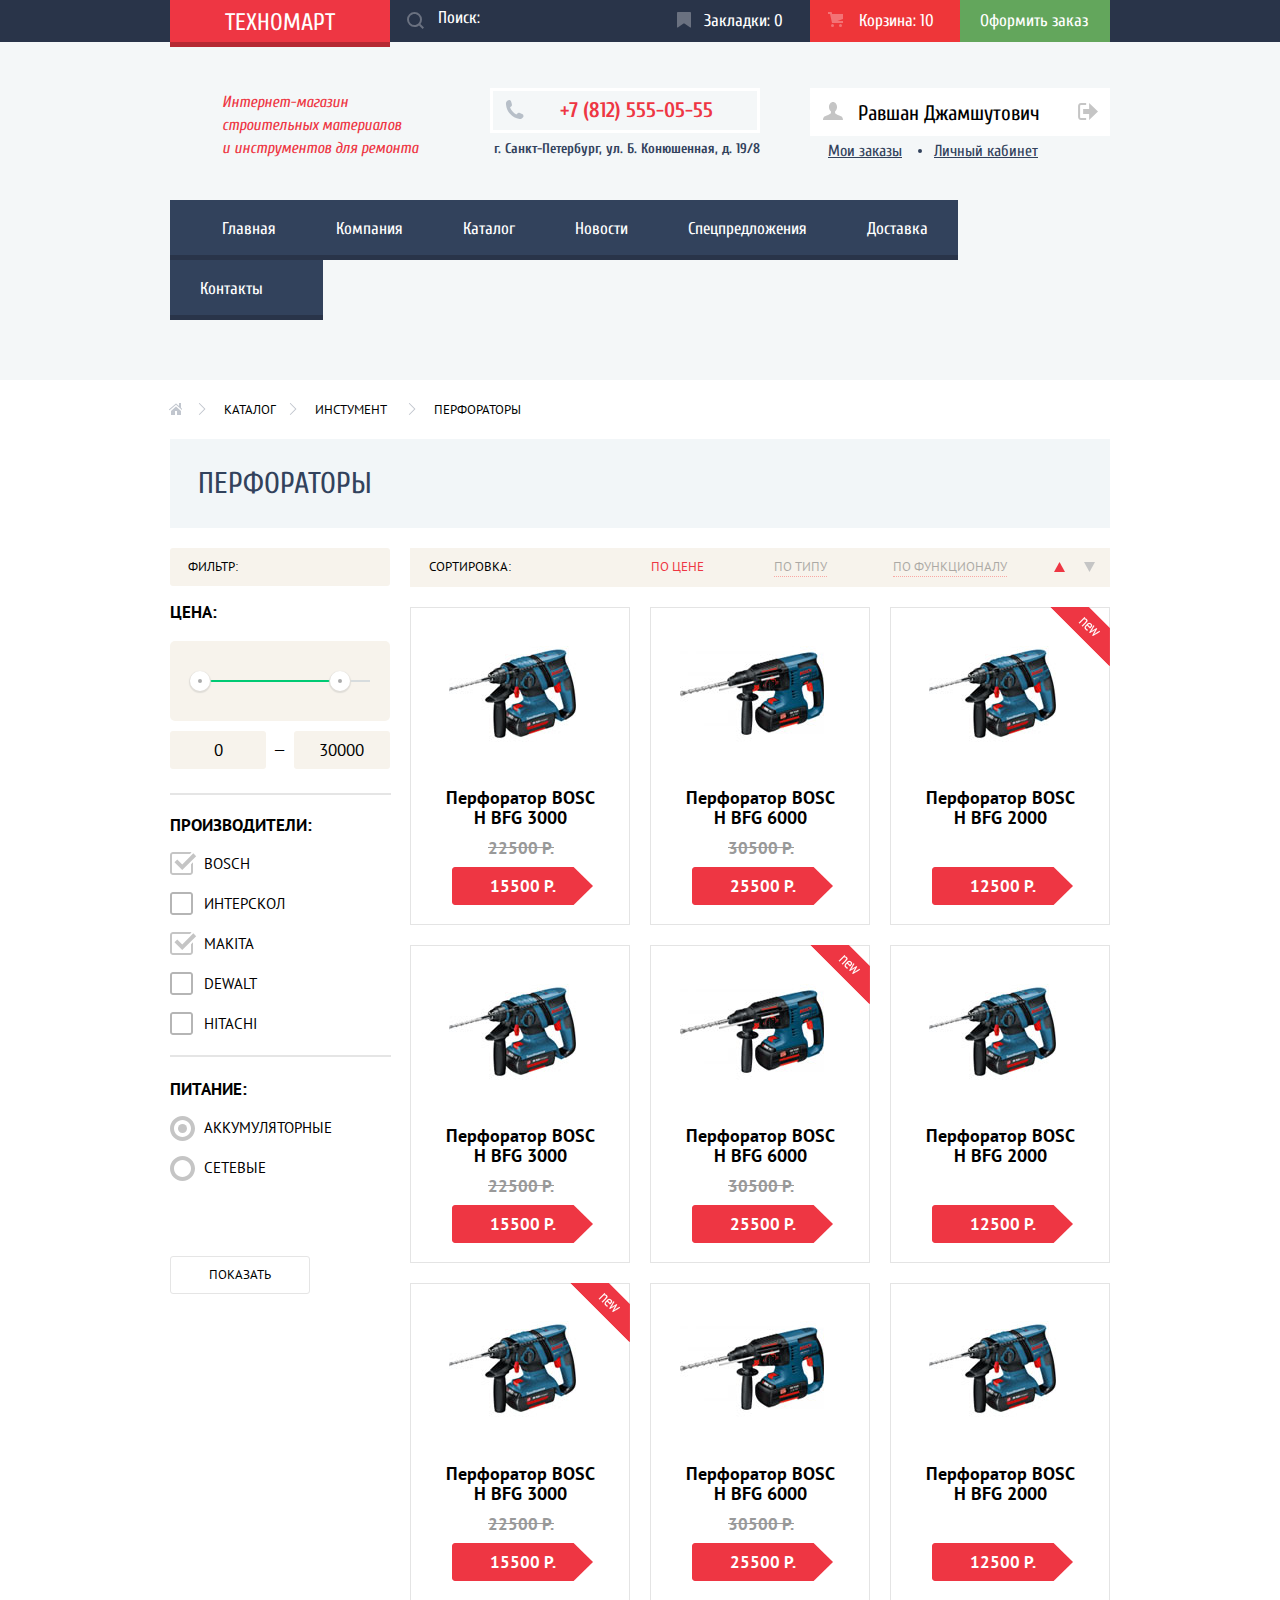
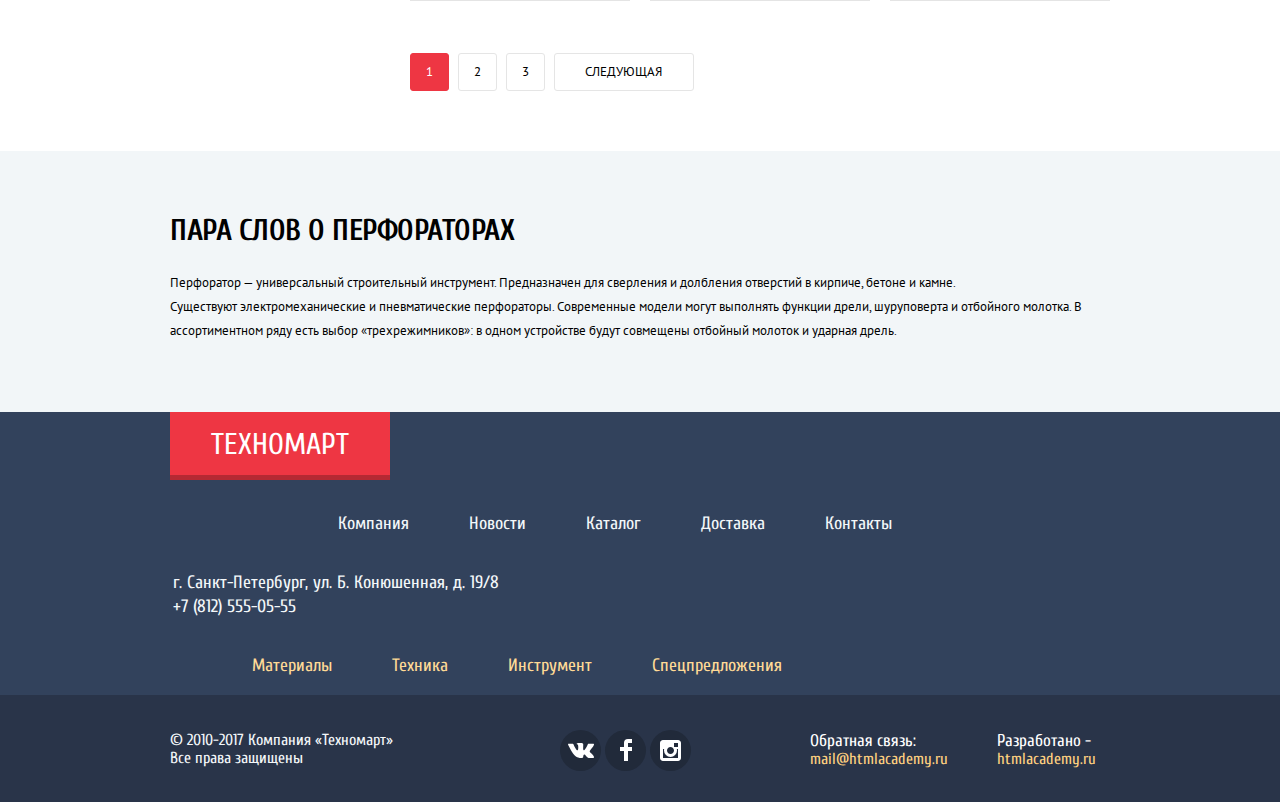
==== commit bd2f7cee: "second-final-update" ====
--- a/catalog.html
+++ b/catalog.html
@@ -100,34 +100,34 @@
                         <span class="filter-name">ПРОИЗВОДИТЕЛИ:</span>
 
                         <ul class="filters filters-decor">
-                            <li class="filter-option" tabindex="0">
+                            <li class="filter-option" >
                                 <input class="hidden filter-input filter-input-checkbox" type="checkbox" name="bosch" id="filter-bosch" checked>
                                 <label for="filter-bosch">BOSCH</label>
                             </li>
-                            <li class="filter-option" tabindex="0">
+                            <li class="filter-option">
                                 <input class="hidden filter-input filter-input-checkbox" type="checkbox" name="interskol" id="filter-interskol">
                                 <label for="filter-interskol">ИНТЕРСКОЛ</label>
                             </li>
-                            <li class="filter-option" tabindex="0">
+                            <li class="filter-option">
                                 <input class="hidden filter-input filter-input-checkbox" type="checkbox" name="makita" id="filter-makita" checked>
                                 <label for="filter-makita">MAKITA</label>
                             </li>
-                            <li class="filter-option" tabindex="0">
+                            <li class="filter-option">
                                 <input class="hidden filter-input filter-input-checkbox" type="checkbox" name="dewalt" id="filter-dewalt">
                                 <label for="filter-dewalt">DEWALT</label>
                             </li>
-                            <li class="filter-option" tabindex="0">
+                            <li class="filter-option">
                                 <input class="hidden filter-input filter-input-checkbox" type="checkbox" name="hitachi" id="filter-hitachi">
                                 <label for="filter-hitachi">HITACHI</label>
                             </li>
                         </ul>
                         <span class="filter-name">ПИТАНИЕ:</span>
                         <ul class="filters radio-filters">
-                            <li class="filter-option" tabindex="0">
+                            <li class="filter-option">
                                 <input class="hidden filter-input filter-input-radio" type="radio" name="power-group" value="rechargeable" id="filter-rechargeable" checked>
                                 <label for="filter-rechargeable">АККУМУЛЯТОРНЫЕ</label>
                             </li>
-                            <li class="filter-option" tabindex="0">
+                            <li class="filter-option">
                                 <input class="hidden filter-input filter-input-radio" type="radio" name="power-group" value="supply" id="filter-supply">
                                 <label for="filter-supply">СЕТЕВЫЕ</label>
                             </li>
@@ -138,19 +138,19 @@
                 <section class="products" aria-label="Список товаров">
                     <h2 class="h2-hidden">Список товаров</h2>
                     <div class="filter-sorting">
-                        <span class="filter-sorting-text">СОРТИРОВКА:</span> 
-                        <button class="sorting-button sorting-price sorting-button-active">ПО ЦЕНЕ</button>
-                        <button class="sorting-button sorting-type">ПО ТИПУ</button>
-                        <button class="sorting-button sorting-fuction">ПО ФУНКЦИОНАЛУ</button>
-                        <button class="sorting-arrow sorting-arrow-up sorting-arrow-active"></button>
-                        <button class="sorting-arrow sorting-arrow-down"></button>
+                        <span class="filter-sorting-text">СОРТИРОВКА:</span>
+                        <a class="sorting-button sorting-price sorting-button-active" aria-label="Сортировка по цене">ПО ЦЕНЕ</a>
+                        <a class="sorting-button sorting-type" aria-label="Сортировка по типу">ПО ТИПУ</a>
+                        <a class="sorting-button sorting-fuction" aria-label="Сортировка по функционалу">ПО ФУНКЦИОНАЛУ</a>
+                        <a class="sorting-arrow sorting-arrow-up sorting-arrow-active" aria-label="Сортировка вверх"></a>
+                        <a class="sorting-arrow sorting-arrow-down" aria-label="Сортировка вниз"></a>
                     </div>
                     <ul class="catalog-list">
                         <li class="catalog-item item-interactive" tabindex="0">
                             <div class=""></div>
                             <div class="item-image">
                                 <div class="image">
-                                    <img src="img/catalog/bosch-bfg-3000.jpg" width="127" height="112" alt="Перфоратор BOSCH BFG 3000»">
+                                    <img class="image-of-item" src="img/catalog/bosch-bfg-3000.jpg" width="127" height="112" alt="Перфоратор BOSCH BFG 3000»">
                                 </div>
                                 <div class="hover-buttons">
                                     <a class="item-buy" href="#">КУПИТЬ</a>
@@ -162,13 +162,13 @@
                             </h3>
                             <div class="price">
                                 <span class="price-old">22500 Р.</span>
-                                <a class="price-button" href="#">15500 Р.</a>
-                            </div>
-                        </li>
-                        <li class="catalog-item item-interactive" tabindex="0">
-                            <div class="item-image">
-                                <div class="image">
-                                    <img src="img/catalog/bosch-bfg-6000.jpg" width="144" height="128" alt="Перфоратор BOSCH BFG 6000»">
+                                <a class="price-button" href="#" aria-label="Купить за">15500 Р.</a>
+                            </div>
+                        </li>
+                        <li class="catalog-item item-interactive" tabindex="0">
+                            <div class="item-image">
+                                <div class="image">
+                                    <img class="image-of-item" src="img/catalog/bosch-bfg-6000.jpg" width="144" height="128" alt="Перфоратор BOSCH BFG 6000»">
                                 </div>
                                 <div class="hover-buttons">
                                     <a class="item-buy" href="#">КУПИТЬ</a>
@@ -180,13 +180,13 @@
                             </h3>
                             <div class="price">
                                 <span class="price-old">30500 Р.</span>
-                                <a class="price-button" href="#">25500 Р.</a>
+                                <a class="price-button" href="#" aria-label="Купить за" >25500 Р.</a>
                             </div>
                         </li>
                         <li class="catalog-item item-interactive new" tabindex="0">
                             <div class="item-image">
                                 <div class="image">
-                                    <img src="img/catalog/bosch-bfg-2000.jpg" width="127" height="112" alt="Перфоратор BOSCH BFG 2000»">
+                                    <img class="image-of-item" src="img/catalog/bosch-bfg-2000.jpg" width="127" height="112" alt="Перфоратор BOSCH BFG 2000»">
                                 </div>
                                 <div class="hover-buttons">
                                     <a class="item-buy" href="#">КУПИТЬ</a>
@@ -198,14 +198,14 @@
                             </h3>
                             <div class="price">
                                 <span class="price-old"></span>
-                                <a class="price-button" href="#">12500 Р.</a>
+                                <a class="price-button" href="#"  aria-label="Купить за">12500 Р.</a>
                             </div>
                         </li>
                         <li class="catalog-item item-interactive" tabindex="0">
                             <div class=""></div>
                             <div class="item-image">
                                 <div class="image">
-                                    <img src="img/catalog/bosch-bfg-3000.jpg" width="127" height="112" alt="Перфоратор BOSCH BFG 3000»">
+                                    <img class="image-of-item" src="img/catalog/bosch-bfg-3000.jpg" width="127" height="112" alt="Перфоратор BOSCH BFG 3000»">
                                 </div>
                                 <div class="hover-buttons">
                                     <a class="item-buy" href="#">КУПИТЬ</a>
@@ -217,13 +217,13 @@
                             </h3>
                             <div class="price">
                                 <span class="price-old">22500 Р.</span>
-                                <a class="price-button" href="#">15500 Р.</a>
+                                <a class="price-button" href="#"  aria-label="Купить за">15500 Р.</a>
                             </div>
                         </li>
                         <li class="catalog-item item-interactive new" tabindex="0">
                             <div class="item-image">
                                 <div class="image">
-                                    <img src="img/catalog/bosch-bfg-6000.jpg" width="144" height="128" alt="Перфоратор BOSCH BFG 6000»">
+                                    <img class="image-of-item" src="img/catalog/bosch-bfg-6000.jpg" width="144" height="128" alt="Перфоратор BOSCH BFG 6000»">
                                 </div>
                                 <div class="hover-buttons">
                                     <a class="item-buy" href="#">КУПИТЬ</a>
@@ -235,13 +235,13 @@
                             </h3>
                             <div class="price">
                                 <span class="price-old">30500 Р.</span>
-                                <a class="price-button" href="#">25500 Р.</a>
-                            </div>
-                        </li>
-                        <li class="catalog-item item-interactive" tabindex="0">
-                            <div class="item-image">
-                                <div class="image">
-                                    <img src="img/catalog/bosch-bfg-2000.jpg" width="127" height="112" alt="Перфоратор BOSCH BFG 2000»">
+                                <a class="price-button" href="#"  aria-label="Купить за">25500 Р.</a>
+                            </div>
+                        </li>
+                        <li class="catalog-item item-interactive" tabindex="0">
+                            <div class="item-image">
+                                <div class="image">
+                                    <img class="image-of-item" src="img/catalog/bosch-bfg-2000.jpg" width="127" height="112" alt="Перфоратор BOSCH BFG 2000»">
                                 </div>
                                 <div class="hover-buttons">
                                     <a class="item-buy" href="#">КУПИТЬ</a>
@@ -253,14 +253,14 @@
                             </h3>
                             <div class="price">
                                 <span class="price-old"></span>
-                                <a class="price-button" href="#">12500 Р.</a>
+                                <a class="price-button" href="#"  aria-label="Купить за">12500 Р.</a>
                             </div>
                         </li>
                         <li class="catalog-item item-interactive new" tabindex="0">
                             <div class=""></div>
                             <div class="item-image">
                                 <div class="image">
-                                    <img src="img/catalog/bosch-bfg-3000.jpg" width="127" height="112" alt="Перфоратор BOSCH BFG 3000»">
+                                    <img class="image-of-item" src="img/catalog/bosch-bfg-3000.jpg" width="127" height="112" alt="Перфоратор BOSCH BFG 3000»">
                                 </div>
                                 <div class="hover-buttons">
                                     <a class="item-buy" href="#">КУПИТЬ</a>
@@ -272,13 +272,13 @@
                             </h3>
                             <div class="price">
                                 <span class="price-old">22500 Р.</span>
-                                <a class="price-button" href="#">15500 Р.</a>
-                            </div>
-                        </li>
-                        <li class="catalog-item item-interactive" tabindex="0">
-                            <div class="item-image">
-                                <div class="image">
-                                    <img src="img/catalog/bosch-bfg-6000.jpg" width="144" height="128" alt="Перфоратор BOSCH BFG 6000»">
+                                <a class="price-button" href="#"  aria-label="Купить за">15500 Р.</a>
+                            </div>
+                        </li>
+                        <li class="catalog-item item-interactive" tabindex="0">
+                            <div class="item-image">
+                                <div class="image">
+                                    <img class="image-of-item" src="img/catalog/bosch-bfg-6000.jpg" width="144" height="128" alt="Перфоратор BOSCH BFG 6000»">
                                 </div>
                                 <div class="hover-buttons">
                                     <a class="item-buy" href="#">КУПИТЬ</a>
@@ -290,13 +290,13 @@
                             </h3>
                             <div class="price">
                                 <span class="price-old">30500 Р.</span>
-                                <a class="price-button" href="#">25500 Р.</a>
-                            </div>
-                        </li>
-                        <li class="catalog-item item-interactive" tabindex="0">
-                            <div class="item-image">
-                                <div class="image">
-                                    <img src="img/catalog/bosch-bfg-2000.jpg" width="127" height="112" alt="Перфоратор BOSCH BFG 2000»">
+                                <a class="price-button" href="#"  aria-label="Купить за">25500 Р.</a>
+                            </div>
+                        </li>
+                        <li class="catalog-item item-interactive" tabindex="0">
+                            <div class="item-image">
+                                <div class="image">
+                                    <img class="image-of-item" src="img/catalog/bosch-bfg-2000.jpg" width="127" height="112" alt="Перфоратор BOSCH BFG 2000»">
                                 </div>
                                 <div class="hover-buttons">
                                     <a class="item-buy" href="#">КУПИТЬ</a>
@@ -308,15 +308,15 @@
                             </h3>
                             <div class="price">
                                 <span class="price-old"></span>
-                                <a class="price-button" href="#">12500 Р.</a>
+                                <a class="price-button" href="#"  aria-label="Купить за">12500 Р.</a>
                             </div>
                         </li>
                     </ul>
                     <ul class="pagination-list">
-                        <li class="pagination-page pagination-page-current"><a>1</a></li>
-                        <li class="pagination-page"><a href="#">2</a></li>
-                        <li class="pagination-page"><a href="#">3</a></li>
-                        <li><a class="pagination-page pagination-button-next" href="#">СЛЕДУЮЩАЯ</a></li>
+                        <li class="pagination-page pagination-page-current" arial-label="текущая страница товаров"><a>1</a></li>
+                        <li class="pagination-page"><a href="#" aria-label="вторая страница товаров">2</a></li>
+                        <li class="pagination-page"><a href="#" aria-label="третья страница товаров">3</a></li>
+                        <li><a class="pagination-page pagination-button-next" href="#" aria-label="следующая страница товаров">СЛЕДУЮЩАЯ</a></li>
                     </ul>
                 </section>
             </div>
@@ -401,6 +401,6 @@
             </div>
             <a class="button-close close-modal-cart" aria-label="Закрыть окно подтверждения"></a>
         </section>
-        <script src="js/js-catalog-mini.js"></script>
+        <script src="js/js-mini.js"></script>
     </body>
 </html>
--- a/css/style-mini.css
+++ b/css/style-mini.css
@@ -1 +1 @@
-.container,.header-top{display:flex;box-sizing:border-box}.search,body{position:relative;color:#fff}.header-h1,body{font-weight:400}.exit,.icon,.profile,.reg-link,.user-links,.user-main{min-height:45px}body{margin:0;padding:0;font-family:Cuprum,sans-serif,Arial,sans-serif;font-size:17px;line-height:18px}.container{width:940px;margin:0 auto;padding:0}.container-wrap{flex-wrap:wrap}.header{min-width:940px;background-color:#f4f7f8;padding-bottom:59px}.header-top{width:100%;background-color:#293449;align-items:center;flex-wrap:nowrap}.site-logo-head,.site-logo-header{min-width:220px;padding:11px 55px 3px;text-decoration:none;font-size:24px;line-height:24px;color:#fff;background-color:#ee3643;box-shadow:0 5px 0 #b52933;box-sizing:border-box}.bookmarks,.buy-button,.cart{min-width:150px;box-sizing:border-box}.search{width:270px;background-color:#293449;border-style:none;padding-top:11px;padding-left:48px;padding-bottom:12px;max-height:42px}.search::-ms-clear{display:none}.search-img{width:17px;height:17px;position:absolute;background-image:url(../img/icon-search.svg);top:12px;left:17px}.bookmarks,.cart,.search-form{position:relative}.search::placeholder{position:relative;font-family:Cuprum,sans-serif;font-style:normal;font-size:17px;line-height:18px;color:#fff}.contacts,.header-h1{font-family:Cuprum,sans-serif}.search:hover{background-color:#212a3a}.search:hover+.search-img{background-image:url(../img/icon-search-hover.svg)}.search:active+.search-img,.search:focus+.search-img{background-image:url(../img/icon-search-active.svg)}.search:active,.search:focus{background-color:#fff;color:#000;outline:0}.site-logo-header:hover{background-color:#ca2c37}.site-logo-header:active,.site-logo-header:focus{background-color:#ba2732;outline:0}.header-top-link:hover{background-color:#212a3a}.header-top-link{text-decoration:none;font-size:17px;line-height:18px;color:#fff}.header-top-link:active,.header-top-link:focus{background-color:#161d29;color:rgba(255,255,255,.6);outline:0}.active{background-color:#ee3643}.active:hover{background-color:#ca2c37}.active:active,.active:focus{background-color:#ba2732;outline:0}.buy-button:hover{background-color:#5fbb2d}.buy-button:active,.buy-button:focus{background-color:#518534;color:rgba(255,255,255,.5)}.search-form{width:270px;height:42px}.bookmarks{padding:12px 0 12px 44px}.cart{padding:12px 0 12px 49px}.bookmarks::before,.cart::before{content:"";position:absolute;width:20px;height:20px;background-repeat:no-repeat}.buy-button{text-align:center;padding:12px 22px 12px 19px;background-color:#63a65c}.cart::before{background-image:url(../img/icon-cart.svg);left:18px}.cart:hover::before{background-image:url(../img/icon-cart-hover.svg)}.cart:active::before{background-image:url(../img/icon-cart-active.svg)}.cart-active{background-color:#ee3639}.exit,.icon,.login-link,.profile,.reg-link,.user-main{background-color:#fff}.cart-active::before{background-image:url(../img/icon-cart-hover.svg);opacity:.3}.bookmarks::before{background-image:url(../img/icon-bookmark.svg);left:17px}.bookmarks:hover::before{background-image:url(../img/icon-bookmark-hover.svg)}.bookmarks:active::before{background-image:url(../img/icon-bookmark-active.svg)}.header-main{width:100%;display:flex;flex-direction:row;padding:38px 0 0;max-height:158px}.contacts,.phone{display:flex;width:270px;box-sizing:border-box}.header-h1{min-width:200px;max-width:200px;margin-left:52px;margin-right:68px;font-style:italic;font-size:16px;line-height:23px;color:#ee3643}.contacts,.filter-name,.phone,.user-links{font-weight:700}.contacts{flex-wrap:wrap;margin-right:26px;margin-top:8px;max-height:45px;font-size:14px;line-height:24px;color:#32425c}.login-link,.user-actions{margin-right:10px;position:relative}.interactive,.phone{font-size:21px;line-height:21px}.filter-button,.filter-name,.filter-option,.page-nav-links{font-family:"PT Sans",sans-serif}.phone{justify-content:space-between;flex-wrap:nowrap;padding:12px 47px 12px 0;color:#ee3643;box-shadow:inset 0 0 0 3px #fff}.phone-img{margin-left:15px}.top-adress{margin-top:4px;margin-left:4px;text-align:center;box-sizing:border-box}.user-links,.user-panel{margin-top:8px;display:flex}.nav-list,.page-links{list-style-type:none}.user-links{width:281px;margin-left:43px;align-items:flex-start;flex-wrap:wrap;padding:0}.user-panel{flex-wrap:wrap;width:300px;margin-left:24px;box-sizing:border-box;align-items:baseline}.user-main{display:flex;align-items:baseline}.profile{box-sizing:border-box;width:210px;padding:12px 0 0 3px}.exit,.icon{display:flex;width:45px;justify-content:space-around;align-items:center;box-sizing:border-box}.exit:focus path,.exit:hover path,.icon:focus path,.icon:hover path{fill:#32425c}.exit:active path,.icon:active path{fill:#c5c5c5}.reg-link{min-width:150px;padding:12px 0 10px 24px;box-sizing:border-box}.login-link{min-width:121px;padding:12px 0 10px 47px;box-sizing:border-box}.nav-list,.page-links{padding:0;display:flex}.interactive{text-decoration:none;color:#000}.actions{position:relative;margin-top:-3px}.user-actions{color:#32425c;font-size:16px;line-height:18px;height:45px;margin-left:18px;text-decoration:underline}.login-link::before,.user-actions:first-child::after{position:absolute;content:""}.user-actions:first-child::after{border:2px solid #32425c;border-radius:50%;top:7px;left:90px}.login-link::before{width:20px;height:20px;background-image:url(../img/icon-login.svg);background-repeat:no-repeat;left:14px;top:14px}.login-link:hover::before{background-image:url(../img/icon-login-hover.svg)}.login-link:active::before{background-image:url(../img/icon-login.svg)}.login-link:hover,.reg-link:hover,.user-actions:hover{color:#ee3643}.interactive:active,.interactive:focus{color:rgba(0,0,0,.3);outline:0}.nav-list{flex-wrap:wrap;margin-top:30px;margin-bottom:1px;box-sizing:border-box}.top-nav-li{display:flex}.top-nav-link{padding:20px 30px 18px;text-align:center;text-decoration:none;font-size:17px;line-height:17px;color:#fff;background-color:#32425c;border-bottom:5px solid #293449;box-sizing:border-box}.top-nav-li:first-child .top-nav-link{padding-left:52px}.top-nav-li:last-child .top-nav-link{padding-right:60px}.top-nav-link:hover{background-color:#293449}.top-nav-link:active,.top-nav-link:focus{background-color:#1d2739;color:rgba(255,255,255,.5);outline:0}.filter-button,.page-nav-links{text-decoration:none;font-size:13px;line-height:18px;color:#000}.filter-option{font-size:15px;line-height:20px;color:#000}.filter-name{font-size:17px;line-height:30px;color:#000;padding-bottom:5px}.footer{min-width:940px}.main-footer{display:flex;padding:55px 0 68px;flex-direction:row;align-content:center}.company-name,.h2-contacts{padding-top:1px;font-size:30px;line-height:26px;color:#000}.main-footer-left-side,.main-footer-right-side{display:flex;flex-direction:column}.main-footer-right-side{max-width:400px;padding-left:115px}.company-place,.main-footer-about{margin-top:4px;font-family:'PT Sans',sans-serif;font-size:13px;line-height:24px;color:#000}.second{padding-top:6px}.company-button,.manufacturers-button,.popular-button{margin-top:-1px;width:220px;text-align:center;padding-top:11px;padding-bottom:9px;border-radius:3px}.company-place{width:180px}.delivery-company{font-family:Cuprum,sans-serif;list-style:none;padding-top:2px;margin-left:-4px;display:flex;flex-direction:column;font-size:18px;font-weight:700;line-height:20px;color:#000}.delivery-companys{position:relative;margin-bottom:20px;margin-left:-25px;padding-left:25px}.delivery-companys::before{content:"";position:absolute;left:-10px;top:10px;width:23px;border:1px solid #ee3643}.mini-map{display:flex;margin-top:30px}.mail-button{margin-top:27px;width:300px;text-align:center;padding-top:11px;padding-bottom:9px;border-radius:3px;padding-left:5px;box-sizing:border-box}.main-head{display:flex;width:100%;flex-wrap:wrap}.main-h1{width:100%;min-height:89px;padding-top:30px;padding-left:28px;margin-top:20px;margin-bottom:20px;background-color:#f2f6f8;color:#32425c;line-height:30px;font-size:30px;box-sizing:border-box;font-weight:400}.item-link,.price-button,.price-old{text-decoration:none;font-family:"PT Sans",sans-serif;font-weight:700}.page-links{position:relative;margin:20px 0 0;flex-wrap:wrap}.main-filters,.products{padding:0;flex-direction:column}.page-links li:first-child{width:14px;height:12px;background-image:url(../img/icon-home.svg);background-repeat:no-repeat;margin-left:-2px;margin-top:3px;margin-right:42px}.home-link{display:flex;widtH:14px;height:12px}.page-links li:last-child{margin-left:8px}.page-nav-links{margin-right:39px;position:relative}.page-nav-links:not(.home-link)::after{content:"";width:8px;height:12px;left:-26px;top:2px;position:absolute;background-image:url(../img/icon-arrow-right.svg);background-repeat:no-repeat;pointer-events:none;cursor:default}.main-filters{display:flex;width:220px;margin:0}.catalog-list,.products{width:700px;display:flex;box-sizing:border-box}.products{margin:0 0 0 20px}.filters{position:relative;flex-direction:column;margin:0 0 20px;padding:14px 0 0 34px;box-sizing:border-box}.catalog-list{flex-wrap:wrap;margin:20px 0 0;padding:0;list-style-type:none}.item-name{word-break:break-all}.item-image{height:175px;display:flex;justify-content:center;align-items:center;padding-right:16px;box-sizing:border-box}.catalog-item,.item-popular{width:220px;border:1px solid #e4e4e4;margin-bottom:20px;position:relative;margin-right:20px;display:flex;flex-direction:column;box-sizing:border-box}.catalog-item:nth-child(3n),.item-popular:nth-child(4n){margin-right:0}.new::before{content:"";position:absolute;width:60px;height:59px;background-image:url(../img/new-flag.png);top:-1px;right:-1px}.hover-buttons{position:absolute;flex-wrap:wrap;top:45px;left:42px;width:135px;height:84px;box-sizing:border-box;justify-content:center;display:none}.bookmark-button,.item-buy{position:relative;min-width:135px;min-height:38px;border-radius:3px;padding-left:48.5px;padding-top:10.5px;box-sizing:border-box;text-decoration:none;font-size:14px;line-height:18px;color:#fff;background-color:#63a63e}.item-buy{box-shadow:inset 0 -3px 0 #367315}.item-buy::before{content:"";position:absolute;width:15px;height:15px;background-image:url(../img/icon-cart-hover.svg);opacity:.3;background-repeat:no-repeat;left:14px;top:11px}.item-buy:active::before,.item-buy:focus::before,.item-buy:hover::before{opacity:1}.item-buy:focus,.item-buy:hover{background-color:#5fbb2d}.item-buy:active{background-color:#518534}.bookmark-button{color:#32425c;background-color:#fff;border:3px solid #5fbb2d;border-radius:3px;padding-left:33px;padding-top:8px;margin-top:8px}.bookmark-button:focus,.bookmark-button:hover{border-color:#32425c}.bookmark-button:active{color:rgba(50,66,92,.3);border-color:rgba(50,66,92,.3)}.item-interactive:active,.item-interactive:focus,.item-interactive:hover{box-shadow:0 10px 25px 0 rgba(0,0,0,.5);border-color:transparent}.image{box-sizing:border-box}.item-interactive:active .image img,.item-interactive:focus .image img,.item-interactive:hover .image img{display:none}.item-interactive:active .hover-buttons,.item-interactive:focus .hover-buttons,.item-interactive:hover .hover-buttons,.item-link,.price{display:flex}.item-interactive:hover::before{transform:scale(1.02)}.item-link{margin-top:-15px;text-align:center;color:#000;font-size:18px;line-height:20px;padding-left:30px;padding-right:30px}.item-link:hover{transition:all .3s;transform:scale(1.05)}.item-link:active{transition:all .3s;transform:scale(.9)}.price{text-align:center;min-height:85px;margin-top:-9px;margin-left:2px;flex-direction:column;align-items:center}.price-button,.price-old{font-size:17px;line-height:18px;color:#fff}.price-button{width:141px;margin-top:10px;margin-left:3px;height:28px;padding-top:10px;background-image:url(../img/btn-price.png);background-repeat:no-repeat;text-align:center}.price-button:hover{transition:all .3s;transform:scale(1.1)}.price-button:active{transition:all .3s;transform:scale(.9)}.price-old{text-decoration:line-through;color:#999;height:18px}.filters-h3,.price-label,.price-separator{font-family:"PT Sans",sans-serif;color:#000}.filter{margin-top:-8px}.filter-option{margin-bottom:20px;display:flex;position:relative}.filter-option label{position:relative;display:block;cursor:pointer;user-select:none}.filter-input-checkbox+label::before,.filter-input-radio+label::before{position:absolute;left:-34px;top:-2px;background-repeat:no-repeat;content:""}.filter-input:focus+label{outline:#000 solid 1px}.hidden{display:none}.filter-input-checkbox+label::before{width:27px;height:23px;background-image:url(../img/checkbox-off.png)}.filter-input-radio+label::before{width:25px;height:25px;background-image:url(../img/radio-off.png)}.filter-input-checkbox:checked+label::before{background-image:url(../img/checkbox-on.png);background-repeat:no-repeat}.filter-input-radio:checked+label::before{background-image:url(../img/radio-on.png);background-repeat:no-repeat}.filter-input-checkbox:disabled+label,.filter-input-radio:disabled+label{opacity:.4}.filter-input-checkbox:disabled+label::before,.filter-input-radio:disabled+label::before{opacity:.5}.filter-input-checkbox:not(:checked):not(:disabled)+label:focus::before,.filter-input-checkbox:not(:checked):not(:disabled)+label:hover::before{background-image:url(../img/checkbox-off-hover.png);background-repeat:no-repeat}.filter-input-checkbox:checked:not(:disabled)+label:focus::before,.filter-input-checkbox:checked:not(:disabled)+label:hover::before{background-image:url(../img/checkbox-on-hover.png);background-repeat:no-repeat}.filter-input-radio:not(:checked):not(:disabled)+label:focus::before,.filter-input-radio:not(:checked):not(:disabled)+label:hover::before{background-image:url(../img/radio-off-hover.png);background-repeat:no-repeat}.filter-input-radio:checked:not(:disabled)+label:focus::before,.filter-input-radio:checked:not(:disabled)+label:hover::before{background-image:url(../img/radio-on-hover.png);background-repeat:no-repeat}.filter-button{width:140px;height:38px;display:block;outline:0;background-color:#fff;margin-top:58px;border:1px solid #e5e5e5;border-radius:3px;cursor:pointer}.filter-option:active,.filter-option:focus{outline:0}.filter-button:focus,.filter-button:hover{border-color:#bdc6ca}.filter-button:active{border-color:#ee3643}.filters-h3{padding-left:18px;padding-bottom:10px;padding-top:10px;border-radius:3px;width:220px;background-color:#f7f3ec;font-weight:400;font-size:13px;line-height:18px;margin-top:14px}.price-label{font-weight:700;font-size:17px;line-height:30px;margin-top:-2px}.price-separator{margin-top:9px;width:70px;height:6px;font-size:16px;line-height:18px;text-align:center}.filter-price-range,.range-controls{position:relative;width:220px;box-sizing:border-box}.filter-price-range{display:flex;padding:0;margin:-6px 0 56px;height:220px;flex-wrap:wrap}.range-controls{height:80px;margin-top:14px;padding:0 30px;background:#f7f3ec;border-radius:5px;overflow:hidden}.scale{width:170px;margin-top:39px;height:2px;background:#d7dcde}.bar{height:2px;background:#00ca74;width:150px}.toggle{position:absolute;top:30px;left:30px;width:4px;height:4px;border:8px solid #fff;background:#ababab;cursor:pointer;border-radius:50%;box-shadow:0 1px 1px 1px #e0ddd8}.filter-sorting,.price-controls input{background-color:#f7f3ec;color:#000;line-height:18px;font-family:"PT Sans",sans-serif;box-sizing:border-box}.delivery,.discounts,.machinery,.materials,.sorting-arrow,.tools{background-repeat:no-repeat}.min-toggle{left:20px}.max-toggle{left:160px}.price-controls{margin-top:10px;display:flex;width:220px;box-sizing:border-box}.price-controls input{min-width:95px;min-height:38px;padding:8px 10px;border:none;font-size:17px;text-align:center;border-radius:3px}.filter-sorting{display:flex;flex-wrap:wrap;margin:0;width:700px;padding-top:10px;padding-bottom:10px;padding-left:19px;font-size:13px}.footer-top,.pagination-list{flex-wrap:wrap;display:flex}.sorting-arrow,.sorting-button{border:none;background-color:transparent;outline:0;cursor:pointer}.sorting-arrow{background-image:url(../img/arrow-up-down.png);width:11px;height:10px;margin-top:4px;box-sizing:border-box}.sorting-button{border-bottom:1px dotted red;opacity:.3}.sorting-button:hover{opacity:1;border-bottom:1px solid red}.sorting-button-active,.sorting-button:active{color:#ee3643;opacity:1;border-bottom:1px dotted transparent}.sorting-arrow-up{margin-left:40px}.sorting-arrow:hover{background-image:url(../img/arrow-up-down-hover.png)}.sorting-arrow-active,.sorting-arrow-active:hover,.sorting-arrow:active{background-image:url(../img/arrow-up-active.png)}.sorting-arrow-down{margin-left:19px;transform:rotate(180deg)}.filter-sorting-text{margin-right:134px}.sorting-price{margin-right:58px}.sorting-type{margin-right:54px}.pagination-list{padding:0;margin:32px 0 60px;list-style:none;font-family:"PT Sans",sans-serif;font-size:13px;line-height:18px}.pagination-page{margin-right:9px}.pagination-page:last-child{margin-right:0}.pagination-button-next,.pagination-page a{display:flex;padding:9px 15px;text-decoration:none;color:#000;background-color:#fff;border:1px solid #e5e5e5;border-radius:3px;box-sizing:border-box;outline:0}.pagination-button-next{cursor:pointer;min-width:140px;padding-left:8px;padding-top:10px;padding-lefT:10px}.pagination-button-next:focus,.pagination-button-next:hover,.pagination-page:focus a,.pagination-page:hover a{border-color:#bdc6ca}.pagination-button-next:active,.pagination-page:active a{border-color:#ee3643}.pagination-page-current a,.pagination-page-current:hover a{color:#fff;background-color:#ee3643;border-color:#ee3643}.about{width:100%;min-height:261px;background-color:#f2f6f8}.h2-about{line-height:30px;font-size:30px;color:#000;margin-top:65px}.paragraph-about{color:#000;line-height:24px;font-size:13px;font-family:"PT Sans",sans-serif;margin-top:0}.footer-section{max-width:100%;min-height:193px;display:flex;flex-direction:column;flex-wrap:wrap;background-color:#32425c}.footer-bottom{width:100%;min-height:107px;display:flex;flex-wrap:wrap;flex-direction:row;background-color:#293449}.social-list{display:flex}.filters,.footer-nav,.footer-nav-additional{list-style-type:none;display:flex;flex-wrap:wrap}.filters-decor::after,.filters-decor::before{position:absolute;content:"";width:219px;border:.5px solid #e5e5e5}.filters-decor::before{left:0;top:-47px}.filters-decor::after{left:0;bottom:-3px}.footer-nav{padding-left:108px}.h2-hidden{display:none}.site-logo-footer{width:220px;height:45px;text-align:center;padding-top:18px;font-size:30px;line-height:30px;color:#fff;background-color:#ee3643;box-shadow:0 5px 0 #b52933}.footer-contacts{margin-left:3px;width:329px;order:3;font-size:18px;line-height:24px;color:#f3f7f9}.attention,.list-link{margin-left:60px}.footer-attention-link,.footer-nav-link{text-decoration:none;font-size:18px;line-height:24px;color:#f3f7f9}.footer-attention-link{color:#ffda96}.footer-nav-ul{padding-left:111px}.footer-nav-additional{padding-left:22px;order:4}.list-link{margin-top:20px}.feedback{max-width:144px;margin-right:43px}.developer{max-width:100px}.developer,.feedback{margin-top:37px}.developer-link,.feedback-link{font-family:Cuprum,sans-serif;color:#ffd180;font-size:16px;line-height:18px;text-decoration:none}.developer-link:hover,.feedback-link:hover,.footer-attention-link:hover,.footer-nav-link:hover{text-decoration:underline}.footer-attention-link:active,.footer-attention-link:focus,.footer-nav-link:active,.footer-nav-link:focus{opacity:.5;text-decoration:none;outline:0}.developer-link:active,.developer-link:focus,.feedback-link:active,.feedback-link:focus{color:#ee3643;text-decoration:none;outline:0}.social-button:active,.social-button:focus,.social-button:hover{background-color:#ee3643;outline:0}.social-block{display:flex;margin-top:35px;margin-left:160px;margin-right:115px;flex-wrap:wrap;max-width:135px}.social-button{display:flex;background-color:#212a3a;border-radius:50%;width:41px;height:41px;margin-right:4px;align-items:center;justify-content:center}.copyrights{margin-top:36px;width:230px;font-size:16px;line-height:18px;color:#f3f7f9}.button-red{text-decoration:none;font-size:14px;line-height:18px;color:#fff;background-color:#ee3643}.button-red:hover{background-color:#ca2c37;outline:0;cursor:pointer}.button-red:active,.button-red:focus{background-color:#ba2732;outline:0;cursor:pointer}.product-cart-text{font-size:30px;line-height:30px;color:#000}.go-button{background-color:#fff;color:#000}.feedback-modal{position:fixed;left:50%;margin-left:-310px;top:35%;width:620px;height:430px;box-shadow:0 20px 40px 0 rgba(0,0,0,.75),inset 0 7px 0 0 #ff5258;background-color:#fff;box-sizing:border-box}.feedback-form{display:flex;flex-wrap:nowrap;width:462px;height:86px;margin-left:81px;margin-top:54px;box-sizing:border-box}.label-name{margin-right:24px}.input-email,.input-name{width:220px;height:38px;margin-top:9px;outline:0;border:2px solid #dee3e4;border-radius:3px;padding-bottom:4px;padding-left:13px;box-sizing:border-box}.input-email::placeholder,.input-name::placeholder,.textarea::placeholder{font-family:"PT Sans",sans-serif;font-size:13px;line-height:18px;color:#a9a9a9}.feedback-form label{width:216px;color:#000}.feedback-submit{width:460px;height:38px;text-align:center;border:0 solid gray;border-radius:3px}.form-submit{display:flex;width:620px;height:112px;background-color:#f4f4f4;box-sizing:border-box;justify-content:center;align-items:center;margin-top:34px}.button-close{position:absolute;width:21px;height:21px;background-image:url(../img/cross.svg);top:16px;right:9px;cursor:pointer}.big-map,.product-cart{position:fixed;left:50%}.button-close:active{outline:0}.text-area-label{width:216px;color:#000}.form-textarea{display:flex;padding-left:81px}.textarea{margin-top:10px;width:460px;height:112px;resize:none;outline:0;border:2px solid #dee3e4;border-radius:3px;padding-top:7px;padding-left:13px;box-sizing:border-box}.feedback-outline:hover{border-color:#b5b5b5}.feedback-outline:active,.feedback-outline:focus{border-color:#ee3643}.big-map{margin-left:-470px;top:35%;box-shadow:0 0 16px 1.28px rgba(0,0,0,.5)}.big-map .button-close{right:14px;top:47px}.product-cart{width:620px;height:282px;margin-left:-270px;top:320px;display:flex;flex-direction:column;box-shadow:0 20px 40px 0 rgba(0,0,0,.75),inset 0 7px 0 0 #ff5258;background-color:#fff}.cart-success{width:100%;height:170px;padding-top:55px;padding-left:81px;box-sizing:border-box}.product-cart-text{margin-top:-53px;margin-left:99px;display:flex}.modal-cart-bottom{width:100%;height:112px;display:flex;justify-content:center;align-items:center;background-color:#f4f4f4}.go-button,.modal-buy-button{font-family:Cuprum,sans-serif;font-size:14px;line-height:18px;width:220px;height:38px;border:0 solid gray;border-radius:3px;box-sizing:border-box;padding-top:11px;padding-left:45px;text-decoration:none}.services-paragraph-info,.services-text,.slider-font{font-family:"PT Sans",sans-serif}.modal-buy-button{margin-right:19px;padding-left:59px}@keyframes modal-animation{0%{transform:translateY(-2000px)}70%{transform:translateY(30px)}90%{transform:translateY(-10px)}100%{transform:translateY(0)}}.modal{display:none;animation:modal-animation;animation-duration:.8s}.modal-show{display:flex;z-index:99}.main-content{min-width:940px;display:flex;flex-wrap:wrap;align-items:flex-start;padding-top:59px;padding-bottom:15px}.content-left{width:640px;display:flex;flex-wrap:wrap}.content-right{width:300px;display:flex;flex-wrap:wrap}.content-left .content-div{margin-right:20px}.content-div{width:300px;height:123px;background-color:red;margin-bottom:20px;position:relative;display:flex;box-sizing:border-box;padding-left:22px;flex-direction:column;align-items:flex-start}.content-div h3{font-weight:700;font-size:24px;line-height:30px;margin-top:21px}.content-button,.slider-button{color:#fff;line-height:18px;font-size:14px;box-sizing:border-box;text-align:center}.materials{background-color:#f6b22d;background-image:url(../img/materials.png);background-position:bottom 27px right 43px}.tools{background-color:#3bbce3;background-image:url(../img/tools.png);background-position:bottom 29px right 28px}.machinery{background-color:#dc91d8;background-image:url(../img/machinery.png);background-position:bottom 30px right 31px}.discounts{background-color:#8ed78f;background-image:url(../img/discount-cart.png);background-position:bottom 25px right 45px}.delivery{background-color:#ffc047;background-image:url(../img/delivery-car.png);background-position:bottom 28px right 31px}.content-button{text-decoration:none;min-width:135px;min-height:38px;padding-top:11px;padding-bottom:9px;border-radius:3px;margin-top:-12px;margin-left:3px;background-color:rgba(0,0,0,.1)}.slider-div,.sliders{position:relative;padding:0;width:620px;height:266px}.content-button:focus,.content-button:hover{transition:all .3s;background-color:rgba(0,0,0,.2);outline:0}.content-button:active{transition:all .3s;background-color:rgba(0,0,0,.3)}.sliders{display:flex;margin:0;list-style:none;overflow:hidden}.slider-div{background-color:#fff}.slider-arrow-left,.slider-arrow-right{width:22px;height:40px;top:114px;background-repeat:no-repeat;position:absolute}.slider-button{position:absolute;bottom:22px;left:25px;min-width:195px;border-radius:4px;padding-top:11px;padding-bottom:9px;padding-left:3px}.slider-nav{position:absolute;z-index:3;cursor:pointer}.slider-arrow-right{right:20px;background-image:url(../img/slider-arrow-right.png)}.slider-arrow-left{left:25px;background-image:url(../img/slider-arrow-left.png)}.pagination-buttons{position:absolute;display:flex;height:10px;box-sizing:border-box;bottom:36px;left:295px}.pagination-button,.slider-arrow-left,.slider-arrow-right{border:none;background-color:transparent;outline:0}.pagination-button{padding:0;display:flex;width:10px;height:10px;margin-right:10px;background-image:url(../img/slider-dot-outer.png);background-repeat:no-repeat;z-index:4;cursor:pointer}.pagination-button-current{background-image:url(../img/slider-dot-inner.png),url(../img/slider-dot-outer.png);background-repeat:no-repeat;z-index:4;background-position:center}.image-credit,.image-delivery,.image-guarantee{background-repeat:no-repeat;background-position:right 61px top 55px}.slide{position:absolute;width:620px;height:266px;opacity:0;z-index:1;-webkit-transition:opacity 2s;-moz-transition:opacity 2s;-o-transition:opacity 2s;transition:opacity 2s}.main-products,.manufacturers-head,.products-head{width:940px;flex-wrap:wrap;box-sizing:border-box;display:flex}.slide-show{z-index:2;opacity:1;-webkit-transition:opacity 2s;-moz-transition:opacity 2s;-o-transition:opacity 2s;transition:opacity 2s}.slider-h2,.slider-paragraph{position:absolute;left:25px;top:-7px;font-size:36px;line-height:36px;text-shadow:0 2px 9px rgba(0,0,0,.4)}.slider-paragraph{top:37px;font-size:18px;font-weight:24px}.main-products{padding-top:17px;padding-bottom:23px}.manufacturers-head,.products-head{min-height:89px;background-color:#f9f5f0;justify-content:space-between;align-content:space-between;align-items:flex-start}.manufacturers-h2,.products-h2{background-color:#f9f5f0;color:#32425c;padding-left:28px;margin-top:31px;line-height:30px;font-size:30px;font-weight:400;box-sizing:border-box}.manufacturers-h2{padding-left:24px}.manufacturers-button,.popular-button{margin-top:26px;margin-right:24px;min-width:253px;font-weight:400;margin-bottom:10px}.manufacturers-button{margin-top:25px;padding-top:10px;padding-bottom:10px}.catalog-popular,.manufacturers-list{width:100%;display:flex;flex-wrap:wrap;margin:0;padding:21px 0 0;list-style-type:none;box-sizing:border-box}.malist-li{margin:0;padding:0;display:flex}.manufacturers-item{display:flex;width:220px;height:145px;align-items:center;justify-content:center;border:1px solid #e5e5e5;box-sizing:border-box;margin-right:20px;margin-bottom:20px}.services,.services-info,.services-options{width:100%;display:flex;box-sizing:border-box}.malist-li:nth-child(4n) .manufacturers-item{margin-right:0}.manufacturers-item:focus,.manufacturers-item:hover{box-shadow:0 10px 25px 0 rgba(41,52,73,.5);border:none}.manufacturers-item:active img{opacity:.3}.manufacturers-item:active{box-shadow:0 4px 10px 0 rgba(41,52,73,.5)}.services{min-height:522px;flex-wrap:wrap;color:#00f;background-color:#f4f7f9;padding:0;margin:42px 0 0}.services-info{padding:0;margin:-4px 0 0 -60px;position:relative}.services-options{padding-left:20px;margin:0}.services-list{display:flex;flex-wrap:wrap;list-style:none;position:relative;flex-direction:column}.services-list::after{position:absolute;content:"";width:10px;height:272px;background-image:url(../img/services-shadow.png);background-repeat:no-repeat;right:0;top:-40px}.service-name{font-weight:700;font-size:21px;line-height:30px;display:flex;color:#fff;background-color:#32425c;cursor:pointer;width:240px;height:61px;padding-left:22px;padding-top:12px;box-sizing:border-box}.services-h2{width:100%;color:#000;font-size:30px;line-height:30px;margin-top:65px}.services-h2-info{font-size:36px;line-height:36px;color:#32425c}.services-paragraph-info,.services-text{color:#000;font-size:13px;line-height:24px;margin-top:-4px}.services-text{margin-top:-41px}.services-top{width:100%;display:flex;flex-wrap:wrap;box-sizing:border-box}.services-button:not(:first-child) .service-name{border-top:1px solid #4e637c}.services-descriptions{width:556px;height:100%;box-sizing:border-box}.services-buttons{position:relative;width:100%}.credit-button{min-width:195px;margin-top:15px;text-align:center;padding-top:11px;padding-bottom:9px;border-radius:3px;background-color:#ff5357}.service-delivery{display:none;position:absolute;width:680px;min-height:280px;left:360px;top:-32px}.services-show:checked+.service-name{color:#32425c;background-color:#fff;border-top:1px solid transparent}.services-show:checked~.service-delivery{display:flex;flex-wrap:wrap;flex-direction:column;align-items:flex-start}.image-delivery{background-image:url(../img/delivery-car2.png)}.image-guarantee{background-image:url(../img/gurantee.png)}.image-credit{background-image:url(../img/credit.png)}+.search,body{position:relative;color:#fff}.header-h1,body{font-weight:400}.header-main,.main-footer{-webkit-box-orient:horizontal}body{margin:0;padding:0;font-family:Cuprum,sans-serif,Arial,sans-serif;font-size:17px;line-height:18px}.container{width:940px;margin:0 auto;padding:0;display:-webkit-box;display:-ms-flexbox;display:flex;-webkit-box-sizing:border-box;box-sizing:border-box}.container-wrap{-ms-flex-wrap:wrap;flex-wrap:wrap}.header{min-width:940px;background-color:#f4f7f8;padding-bottom:59px}.header-top{width:100%;background-color:#293449;display:-webkit-box;display:-ms-flexbox;display:flex;-webkit-box-align:center;-ms-flex-align:center;align-items:center;-ms-flex-wrap:nowrap;flex-wrap:nowrap;-webkit-box-sizing:border-box;box-sizing:border-box}.site-logo-head,.site-logo-header{min-width:220px;padding:11px 55px 3px;text-decoration:none;font-size:24px;line-height:24px;color:#fff;background-color:#ee3643;-webkit-box-shadow:0 5px 0 #b52933;box-shadow:0 5px 0 #b52933;-webkit-box-sizing:border-box;box-sizing:border-box}.bookmarks,.cart{-webkit-box-sizing:border-box;min-width:150px}.search{width:270px;background-color:#293449;border-style:none;padding-top:11px;padding-left:48px;padding-bottom:12px;max-height:42px}.search::-ms-clear{display:none}.contacts,.header-main{display:-webkit-box;display:-ms-flexbox}.search-img{width:17px;height:17px;position:absolute;background-image:url(../img/icon-search.svg);top:12px;left:17px}.bookmarks,.cart,.search-form{position:relative}.search::-webkit-input-placeholder{position:relative;font-family:Cuprum,sans-serif;font-style:normal;font-size:17px;line-height:18px;color:#fff}.search:-ms-input-placeholder{position:relative;font-family:Cuprum,sans-serif;font-style:normal;font-size:17px;line-height:18px;color:#fff}.search::-ms-input-placeholder{position:relative;font-family:Cuprum,sans-serif;font-style:normal;font-size:17px;line-height:18px;color:#fff}.search::placeholder{position:relative;font-family:Cuprum,sans-serif;font-style:normal;font-size:17px;line-height:18px;color:#fff}.contacts,.header-h1{font-family:Cuprum,sans-serif}.search:hover{background-color:#212a3a}.search:hover+.search-img{background-image:url(../img/icon-search-hover.svg)}.search:active+.search-img,.search:focus+.search-img{background-image:url(../img/icon-search-active.svg)}.search:active,.search:focus{background-color:#fff;color:#000;outline:0}.site-logo-header:hover{background-color:#ca2c37}.site-logo-header:active,.site-logo-header:focus{background-color:#ba2732;outline:0}.header-top-link:hover{background-color:#212a3a}.header-top-link{text-decoration:none;font-size:17px;line-height:18px;color:#fff}.header-top-link:active,.header-top-link:focus{background-color:#161d29;color:rgba(255,255,255,.6);outline:0}.active{background-color:#ee3643}.active:hover{background-color:#ca2c37}.active:active,.active:focus{background-color:#ba2732;outline:0}.buy-button:hover{background-color:#5fbb2d}.buy-button:active,.buy-button:focus{background-color:#518534;color:rgba(255,255,255,.5)}.search-form{width:270px;height:42px}.bookmarks{padding:12px 0 12px 44px;box-sizing:border-box}.cart{padding:12px 0 12px 49px;box-sizing:border-box}.bookmarks::before,.cart::before{content:"";position:absolute;width:20px;height:20px;background-repeat:no-repeat}.buy-button,.contacts{-webkit-box-sizing:border-box}.buy-button{min-width:150px;text-align:center;padding:12px 22px 12px 19px;background-color:#63a65c;box-sizing:border-box}.cart::before{background-image:url(../img/icon-cart.svg);left:18px}.cart:hover::before{background-image:url(../img/icon-cart-hover.svg)}.cart:active::before{background-image:url(../img/icon-cart-active.svg)}.cart-active{background-color:#ee3639}.cart-active::before{background-image:url(../img/icon-cart-hover.svg);opacity:.3}.bookmarks::before{background-image:url(../img/icon-bookmark.svg);left:17px}.bookmarks:hover::before{background-image:url(../img/icon-bookmark-hover.svg)}.bookmarks:active::before{background-image:url(../img/icon-bookmark-active.svg)}.header-main{width:100%;display:flex;-webkit-box-direction:normal;-ms-flex-direction:row;flex-direction:row;padding:38px 0 0;max-height:158px}.header-h1{min-width:200px;max-width:200px;margin-left:52px;margin-right:68px;font-style:italic;font-size:16px;line-height:23px;color:#ee3643}.contacts,.filter-name,.phone{font-weight:700}.contacts{display:flex;-ms-flex-wrap:wrap;flex-wrap:wrap;margin-right:26px;margin-top:8px;width:270px;max-height:45px;font-size:14px;line-height:24px;color:#32425c;box-sizing:border-box}.phone,.user-links{display:-webkit-box;display:-ms-flexbox}.login-link,.user-actions{margin-right:10px;position:relative}.interactive,.phone{font-size:21px;line-height:21px}.filter-button,.filter-name,.filter-option,.page-nav-links{font-family:"PT Sans",sans-serif}.phone,.top-adress{-webkit-box-sizing:border-box}.phone{display:flex;-webkit-box-pack:justify;-ms-flex-pack:justify;justify-content:space-between;-ms-flex-wrap:nowrap;flex-wrap:nowrap;width:270px;padding:12px 47px 12px 0;color:#ee3643;-webkit-box-shadow:inset 0 0 0 3px #fff;box-shadow:inset 0 0 0 3px #fff;box-sizing:border-box}.phone-img{margin-left:15px}.top-adress{margin-top:4px;margin-left:4px;text-align:center;box-sizing:border-box}.profile,.user-panel{-webkit-box-sizing:border-box}.nav-list,.page-links{list-style-type:none}.user-links{width:281px;min-height:45px;margin-left:43px;margin-top:8px;display:flex;-webkit-box-align:start;-ms-flex-align:start;align-items:flex-start;-ms-flex-wrap:wrap;flex-wrap:wrap;padding:0}.user-main,.user-panel{display:-webkit-box;display:-ms-flexbox}.user-panel{display:flex;-ms-flex-wrap:wrap;flex-wrap:wrap;width:300px;margin-left:24px;margin-top:8px;box-sizing:border-box;-webkit-box-align:baseline;-ms-flex-align:baseline;align-items:baseline}.user-main{display:flex;background-color:#fff;min-height:45px;-webkit-box-align:baseline;-ms-flex-align:baseline;align-items:baseline}.exit,.icon,.nav-list{display:-webkit-box;display:-ms-flexbox}.profile{box-sizing:border-box;width:210px;min-height:45px;padding:12px 0 0 3px;background-color:#fff}.exit,.icon,.reg-link{min-height:45px;-webkit-box-sizing:border-box;background-color:#fff}.exit,.icon{display:flex;width:45px;-ms-flex-pack:distribute;justify-content:space-around;-webkit-box-align:center;-ms-flex-align:center;align-items:center;box-sizing:border-box}.exit:focus path,.exit:hover path,.icon:focus path,.icon:hover path{fill:#32425c}.exit:active path,.icon:active path{fill:#c5c5c5}.reg-link{min-width:150px;padding:12px 0 10px 24px;box-sizing:border-box}.login-link,.nav-list{-webkit-box-sizing:border-box}.login-link{min-width:121px;padding:12px 0 10px 47px;background-color:#fff;box-sizing:border-box}.interactive{text-decoration:none;color:#000}.actions{position:relative;margin-top:-3px}.user-actions{color:#32425c;font-size:16px;line-height:18px;height:45px;margin-left:18px;text-decoration:underline}.login-link::before,.user-actions:first-child::after{position:absolute;content:""}.user-actions:first-child::after{border:2px solid #32425c;border-radius:50%;top:7px;left:90px}.login-link::before{width:20px;height:20px;background-image:url(../img/icon-login.svg);background-repeat:no-repeat;left:14px;top:14px}.login-link:hover::before{background-image:url(../img/icon-login-hover.svg)}.login-link:active::before{background-image:url(../img/icon-login.svg)}.login-link:hover,.reg-link:hover,.user-actions:hover{color:#ee3643}.interactive:active,.interactive:focus{color:rgba(0,0,0,.3);outline:0}.nav-list{display:flex;padding:0;-ms-flex-wrap:wrap;flex-wrap:wrap;margin-top:30px;margin-bottom:1px;box-sizing:border-box}.main-footer,.top-nav-li{display:-webkit-box;display:-ms-flexbox}.mail-button,.top-nav-link{text-align:center;-webkit-box-sizing:border-box}.top-nav-li{display:flex}.top-nav-link{padding:20px 30px 18px;text-decoration:none;font-size:17px;line-height:17px;color:#fff;background-color:#32425c;border-bottom:5px solid #293449;box-sizing:border-box}.top-nav-li:first-child .top-nav-link{padding-left:52px}.top-nav-li:last-child .top-nav-link{padding-right:60px}.top-nav-link:hover{background-color:#293449}.top-nav-link:active,.top-nav-link:focus{background-color:#1d2739;color:rgba(255,255,255,.5);outline:0}.filter-button,.page-nav-links{text-decoration:none;font-size:13px;line-height:18px;color:#000}.filter-option{font-size:15px;line-height:20px;color:#000}label::before,label:active::before,label:focus::before{outline:0}.filter-name{font-size:17px;line-height:30px;color:#000;padding-bottom:5px}.footer{min-width:940px}.main-footer{display:flex;padding:55px 0 68px;-webkit-box-direction:normal;-ms-flex-direction:row;flex-direction:row;-ms-flex-line-pack:center;align-content:center}.delivery-company,.main-footer-left-side,.main-footer-right-side{display:-webkit-box;display:-ms-flexbox;-webkit-box-orient:vertical;-webkit-box-direction:normal}.company-name,.h2-contacts{padding-top:1px;font-size:30px;line-height:26px;color:#000}.main-footer-left-side,.main-footer-right-side{display:flex;-ms-flex-direction:column;flex-direction:column}.main-footer-right-side{max-width:400px;padding-left:115px}.company-place,.main-footer-about{margin-top:4px;font-family:'PT Sans',sans-serif;font-size:13px;line-height:24px;color:#000}.second{padding-top:6px}.company-button,.manufacturers-button,.popular-button{margin-top:-1px;width:220px;text-align:center;padding-top:11px;padding-bottom:9px;border-radius:3px}.company-place{width:180px}.delivery-company{font-family:Cuprum,sans-serif;list-style:none;padding-top:2px;margin-left:-4px;display:flex;-ms-flex-direction:column;flex-direction:column;font-size:18px;font-weight:700;line-height:20px;color:#000}.item-link,.price-button,.price-old{font-family:"PT Sans",sans-serif;font-weight:700}.main-head,.mini-map{display:-webkit-box;display:-ms-flexbox}.delivery-companys{position:relative;margin-bottom:20px;margin-left:-25px;padding-left:25px}.delivery-companys::before{content:"";position:absolute;left:-10px;top:10px;width:23px;border:1px solid #ee3643}.mini-map{display:flex;margin-top:30px}.mail-button{margin-top:27px;width:300px;padding-top:11px;padding-bottom:9px;border-radius:3px;padding-left:5px;box-sizing:border-box}.main-h1,.products{-webkit-box-sizing:border-box}.main-head{display:flex;width:100%;-ms-flex-wrap:wrap;flex-wrap:wrap}.home-link,.page-links{display:-webkit-box;display:-ms-flexbox}.main-h1{width:100%;min-height:89px;padding-top:30px;padding-left:28px;margin-top:20px;margin-bottom:20px;background-color:#f2f6f8;color:#32425c;line-height:30px;font-size:30px;box-sizing:border-box;font-weight:400}.page-links{display:flex;position:relative;padding:0;margin:20px 0 0;-ms-flex-wrap:wrap;flex-wrap:wrap}.page-links li:first-child{width:14px;height:12px;background-image:url(../img/icon-home.svg);background-repeat:no-repeat;margin-left:-2px;margin-top:3px;margin-right:42px}.home-link{display:flex;widtH:14px;height:12px}.main-filters,.products{padding:0;display:-webkit-box;display:-ms-flexbox;-ms-flex-direction:column;-webkit-box-orient:vertical;-webkit-box-direction:normal}.page-links li:last-child{margin-left:8px}.page-nav-links{margin-right:39px;position:relative}.page-nav-links:not(.home-link)::after{content:"";width:8px;height:12px;left:-26px;top:2px;position:absolute;background-image:url(../img/icon-arrow-right.svg);background-repeat:no-repeat;pointer-events:none;cursor:default}.main-filters{display:flex;width:220px;margin:0;flex-direction:column}.products{margin:0 0 0 20px;width:700px;display:flex;flex-direction:column;box-sizing:border-box}.catalog-list,.item-image{display:-webkit-box;display:-ms-flexbox}.filters{position:relative;-webkit-box-orient:vertical;-webkit-box-direction:normal;-ms-flex-direction:column;flex-direction:column;margin:0 0 20px;padding:14px 0 0 34px;-webkit-box-sizing:border-box;box-sizing:border-box}.catalog-list{width:700px;display:flex;-ms-flex-wrap:wrap;flex-wrap:wrap;margin:20px 0 0;padding:0;list-style-type:none;-webkit-box-sizing:border-box;box-sizing:border-box}.item-name{word-break:break-all}.item-image{height:175px;display:flex;-webkit-box-pack:center;-ms-flex-pack:center;justify-content:center;-webkit-box-align:center;-ms-flex-align:center;align-items:center;padding-right:16px;-webkit-box-sizing:border-box;box-sizing:border-box}.catalog-item,.item-popular{width:220px;border:1px solid #e4e4e4;margin-bottom:20px;position:relative;margin-right:20px;display:-webkit-box;display:-ms-flexbox;display:flex;-webkit-box-orient:vertical;-webkit-box-direction:normal;-ms-flex-direction:column;flex-direction:column;-webkit-box-sizing:border-box;box-sizing:border-box}.catalog-item:nth-child(3n),.item-popular:nth-child(4n){margin-right:0}.new::before{content:"";position:absolute;width:60px;height:59px;background-image:url(../img/new-flag.png);top:-1px;right:-1px}.hover-buttons{position:absolute;-ms-flex-wrap:wrap;flex-wrap:wrap;top:45px;left:42px;width:135px;height:84px;-webkit-box-sizing:border-box;box-sizing:border-box;-webkit-box-pack:center;-ms-flex-pack:center;justify-content:center;display:none}.bookmark-button,.item-buy{position:relative;min-width:135px;min-height:38px;border-radius:3px;padding-left:48.5px;padding-top:10.5px;-webkit-box-sizing:border-box;box-sizing:border-box;text-decoration:none;font-size:14px;line-height:18px;color:#fff;background-color:#63a63e}.item-buy{-webkit-box-shadow:inset 0 -3px 0 #367315;box-shadow:inset 0 -3px 0 #367315}.item-buy::before{content:"";position:absolute;width:15px;height:15px;background-image:url(../img/icon-cart-hover.svg);opacity:.3;background-repeat:no-repeat;left:14px;top:11px}.filter-input-checkbox+label::before,.filter-input-radio+label::before{left:-34px;top:-2px;background-repeat:no-repeat;content:""}.item-buy:active::before,.item-buy:focus::before,.item-buy:hover::before{opacity:1}.item-buy:focus,.item-buy:hover{background-color:#5fbb2d}.item-buy:active{background-color:#518534}.bookmark-button{color:#32425c;background-color:#fff;border:3px solid #5fbb2d;border-radius:3px;padding-left:33px;padding-top:8px;margin-top:8px}.bookmark-button:focus,.bookmark-button:hover{border-color:#32425c}.bookmark-button:active{color:rgba(50,66,92,.3);border-color:rgba(50,66,92,.3)}.item-interactive:active,.item-interactive:focus,.item-interactive:hover{-webkit-box-shadow:0 10px 25px 0 rgba(0,0,0,.5);box-shadow:0 10px 25px 0 rgba(0,0,0,.5);border-color:transparent}.image{-webkit-box-sizing:border-box;box-sizing:border-box}.item-interactive:active .image-of-item,.item-interactive:focus .image-of-item,.item-interactive:hover .image-of-item{display:none}.item-interactive:active .hover-buttons,.item-interactive:focus .hover-buttons,.item-interactive:hover .hover-buttons{display:-webkit-box;display:-ms-flexbox;display:flex}.item-link,.price{display:-webkit-box;display:-ms-flexbox;text-align:center}.item-interactive:hover::before{-webkit-transform:scale(1.02);-ms-transform:scale(1.02);transform:scale(1.02)}.item-link{margin-top:-15px;display:flex;text-decoration:none;color:#000;font-size:18px;line-height:20px;padding-left:30px;padding-right:30px}.item-link:hover{-webkit-transition:all .3s;-o-transition:all .3s;transition:all .3s;-webkit-transform:scale(1.05);-ms-transform:scale(1.05);transform:scale(1.05)}.item-link:active,.price-button:hover{-webkit-transition:all .3s;-o-transition:all .3s}.item-link:active{transition:all .3s;-webkit-transform:scale(.9);-ms-transform:scale(.9);transform:scale(.9)}.price{display:flex;min-height:85px;margin-top:-9px;margin-left:2px;-webkit-box-orient:vertical;-webkit-box-direction:normal;-ms-flex-direction:column;flex-direction:column;-webkit-box-align:center;-ms-flex-align:center;align-items:center}.price-button,.price-old{text-decoration:none;font-size:17px;line-height:18px;color:#fff}.price-button{width:141px;margin-top:10px;margin-left:3px;height:28px;padding-top:10px;background-image:url(../img/btn-price.svg);background-repeat:no-repeat;text-align:center}.price-button:hover{transition:all .3s;-webkit-transform:scale(1.1);-ms-transform:scale(1.1);transform:scale(1.1)}.price-button:active{-webkit-transition:all .3s;-o-transition:all .3s;transition:all .3s;-webkit-transform:scale(.9);-ms-transform:scale(.9);transform:scale(.9)}.price-old{text-decoration:line-through;color:#999;height:18px}.filters-h3,.price-label,.price-separator{font-family:"PT Sans",sans-serif;color:#000}.filter{margin-top:-8px}.filter-option{margin-bottom:20px;display:-webkit-box;display:-ms-flexbox;display:flex;position:relative}.filter-option label{position:relative;display:block;cursor:pointer;-webkit-user-select:none;-moz-user-select:none;-ms-user-select:none;user-select:none}.filter-input:focus+label{outline:#000 solid 1px}.hidden{position:absolute;width:0;height:0;opacity:0}.filter-input-checkbox+label::before{position:absolute;width:27px;height:23px;background-image:url(../img/checkbox-off.svg)}.filter-input-radio+label::before{position:absolute;width:25px;height:25px;background-image:url(../img/radio-off.svg)}.filter-input-checkbox:checked+label::before{background-image:url(../img/checkbox-on.svg);background-repeat:no-repeat}.filter-input-radio:checked+label::before{background-image:url(../img/radio-on.svg);background-repeat:no-repeat}.filter-input-checkbox:disabled+label,.filter-input-radio:disabled+label{opacity:.4}.filter-input-checkbox:disabled+label::before,.filter-input-radio:disabled+label::before{opacity:.5}.filter-input-checkbox:not(:checked):not(:disabled)+label:focus::before,.filter-input-checkbox:not(:checked):not(:disabled)+label:hover::before{background-image:url(../img/checkbox-off-hover.svg);background-repeat:no-repeat}.filter-input-checkbox:checked:not(:disabled)+label:focus::before,.filter-input-checkbox:checked:not(:disabled)+label:hover::before{background-image:url(../img/checkbox-on-hover.svg);background-repeat:no-repeat}.filter-input-radio:not(:checked):not(:disabled)+label:focus::before,.filter-input-radio:not(:checked):not(:disabled)+label:hover::before{background-image:url(../img/radio-off-hover.svg);background-repeat:no-repeat}.filter-input-radio:checked:not(:disabled)+label:focus::before,.filter-input-radio:checked:not(:disabled)+label:hover::before{background-image:url(../img/radio-on-hover.svg);background-repeat:no-repeat}.filter-button{width:140px;height:38px;display:block;outline:0;background-color:#fff;margin-top:58px;border:1px solid #e5e5e5;border-radius:3px;cursor:pointer}.filter-option:active,.filter-option:focus{outline:0}.filter-button:focus,.filter-button:hover{border-color:#bdc6ca}.filter-button:active{border-color:#ee3643}.filters-h3{padding-left:18px;padding-bottom:10px;padding-top:10px;border-radius:3px;width:220px;background-color:#f7f3ec;font-weight:400;font-size:13px;line-height:18px;margin-top:14px}.price-label{font-weight:700;font-size:17px;line-height:30px;margin-top:-2px}.price-separator{margin-top:9px;width:70px;height:6px;font-size:16px;line-height:18px;text-align:center}.filter-price-range,.range-controls{position:relative;width:220px;-webkit-box-sizing:border-box}.filter-price-range{display:-webkit-box;display:-ms-flexbox;display:flex;padding:0;margin:-6px 0 56px;height:220px;box-sizing:border-box;-ms-flex-wrap:wrap;flex-wrap:wrap}.range-controls{height:80px;margin-top:14px;padding:0 30px;background:#f7f3ec;border-radius:5px;overflow:hidden;box-sizing:border-box}.scale{width:170px;margin-top:39px;height:2px;background:#d7dcde}.bar{height:2px;background:#00ca74;width:150px}.toggle{position:absolute;top:30px;left:30px;width:4px;height:4px;border:8px solid #fff;background:#ababab;cursor:pointer;border-radius:50%;-webkit-box-shadow:0 1px 1px 1px #e0ddd8;box-shadow:0 1px 1px 1px #e0ddd8}.filter-sorting,.price-controls input{background-color:#f7f3ec;color:#000;line-height:18px;font-family:"PT Sans",sans-serif}.delivery,.discounts,.machinery,.materials,.sorting-arrow,.tools{background-repeat:no-repeat}.min-toggle{left:20px}.max-toggle{left:160px}.price-controls{margin-top:10px;display:-webkit-box;display:-ms-flexbox;display:flex;width:220px;-webkit-box-sizing:border-box;box-sizing:border-box}.price-controls input{min-width:95px;min-height:38px;padding:8px 10px;border:none;font-size:17px;text-align:center;border-radius:3px;-webkit-box-sizing:border-box;box-sizing:border-box}.filter-sorting{display:-webkit-box;display:-ms-flexbox;display:flex;-ms-flex-wrap:wrap;flex-wrap:wrap;margin:0;width:700px;padding-top:10px;padding-bottom:10px;padding-left:19px;font-size:13px;-webkit-box-sizing:border-box;box-sizing:border-box}.sorting-arrow,.sorting-button{border:none;background-color:transparent;outline:0;cursor:pointer}.sorting-arrow{background-image:url(../img/arrow-up-down.svg);width:11px;height:10px;margin-top:4px;-webkit-box-sizing:border-box;box-sizing:border-box}.sorting-button{text-decoration:none;border-bottom:1px dotted red;opacity:.3}.sorting-button:hover{opacity:1;border-bottom:1px solid red}.sorting-button-active,.sorting-button:active{color:#ee3643;opacity:1;border-bottom:1px dotted transparent}.sorting-arrow-up{margin-left:47px}.sorting-arrow:hover{background-image:url(../img/arrow-up-down-hover.svg)}.sorting-arrow-active,.sorting-arrow-active:hover,.sorting-arrow:active{background-image:url(../img/arrow-up-active.svg)}.sorting-arrow-down{margin-left:19px;-webkit-transform:rotate(180deg);-ms-transform:rotate(180deg);transform:rotate(180deg)}.filter-sorting-text{margin-right:140px}.sorting-price{margin-right:70px}.sorting-type{margin-right:66px}.pagination-list{display:-webkit-box;display:-ms-flexbox;display:flex;-ms-flex-wrap:wrap;flex-wrap:wrap;padding:0;margin:32px 0 60px;list-style:none;font-family:"PT Sans",sans-serif;font-size:13px;line-height:18px}.pagination-page{margin-right:9px}.pagination-page:last-child{margin-right:0}.pagination-button-next,.pagination-page a{display:-webkit-box;display:-ms-flexbox;display:flex;padding:9px 15px;text-decoration:none;color:#000;background-color:#fff;-webkit-box-sizing:border-box;border:1px solid #e5e5e5;border-radius:3px;box-sizing:border-box;outline:0}.footer-section,.footer-top{display:-webkit-box;display:-ms-flexbox}.pagination-button-next{cursor:pointer;min-width:140px;padding-top:9px;padding-lefT:30px}.pagination-button-next:focus,.pagination-button-next:hover,.pagination-page a:focus,.pagination-page a:hover{border-color:#bdc6ca}.pagination-button-next:active,.pagination-page:active a{border-color:#ee3643}.pagination-page-current a,.pagination-page-current:hover a{color:#fff;background-color:#ee3643;border-color:#ee3643}.about{min-width:940px;min-height:261px;background-color:#f2f6f8}.h2-about{line-height:30px;font-size:30px;color:#000;margin-top:65px;letter-spacing:-.5px}.paragraph-about{color:#000;line-height:24px;font-size:13px;font-family:"PT Sans",sans-serif;margin-top:0}.footer-section{max-width:100%;min-height:193px;display:flex;-webkit-box-orient:vertical;-webkit-box-direction:normal;-ms-flex-direction:column;flex-direction:column;-ms-flex-wrap:wrap;flex-wrap:wrap;background-color:#32425c}.footer-top{display:flex;-ms-flex-wrap:wrap;flex-wrap:wrap}.footer-bottom,.social-list{display:-webkit-box;display:-ms-flexbox}.footer-bottom{width:100%;min-height:107px;display:flex;-ms-flex-wrap:wrap;flex-wrap:wrap;-webkit-box-orient:horizontal;-webkit-box-direction:normal;-ms-flex-direction:row;flex-direction:row;background-color:#293449}.content-div,.credit,.product-cart,.service-delivery,.services-list{-webkit-box-orient:vertical;-webkit-box-direction:normal}.social-list{display:flex}.filters,.footer-nav,.footer-nav-additional{list-style-type:none;display:-webkit-box;display:-ms-flexbox;display:flex;-ms-flex-wrap:wrap;flex-wrap:wrap}.filters-decor::after,.filters-decor::before{position:absolute;content:"";width:219px;border:.5px solid #e5e5e5}.filters-decor::before{left:0;top:-47px}.filters-decor::after{left:0;bottom:-3px}.footer-nav{padding-left:108px}.h2-hidden{display:none}.site-logo-footer{width:220px;height:45px;text-align:center;padding-top:18px;font-size:30px;line-height:30px;color:#fff;background-color:#ee3643;-webkit-box-shadow:0 5px 0 #b52933;box-shadow:0 5px 0 #b52933}.footer-contacts{margin-left:3px;width:329px;-webkit-box-ordinal-group:4;-ms-flex-order:3;order:3;font-size:18px;line-height:24px;color:#f3f7f9}.attention,.list-link{margin-left:60px}.footer-attention-link,.footer-nav-link{text-decoration:none;font-size:18px;line-height:24px;color:#f3f7f9}.footer-attention-link{color:#ffda96}.footer-nav-ul{padding-left:111px}.footer-nav-additional{padding-left:22px;-webkit-box-ordinal-group:5;-ms-flex-order:4;order:4}.list-link{margin-top:20px}.feedback{max-width:144px;margin-right:43px}.developer{max-width:100px}.developer,.feedback{margin-top:37px}.developer-link,.feedback-link{font-family:Cuprum,sans-serif;color:#ffd180;font-size:16px;line-height:18px;text-decoration:none}.developer-link:hover,.feedback-link:hover,.footer-attention-link:hover,.footer-nav-link:hover{text-decoration:underline}.footer-attention-link:active,.footer-attention-link:focus,.footer-nav-link:active,.footer-nav-link:focus{opacity:.5;text-decoration:none;outline:0}.developer-link:active,.developer-link:focus,.feedback-link:active,.feedback-link:focus{color:#ee3643;text-decoration:none;outline:0}.social-button:active,.social-button:focus,.social-button:hover{background-color:#ee3643;outline:0}.social-block{display:-webkit-box;display:-ms-flexbox;display:flex;margin-top:35px;margin-left:160px;margin-right:115px;-ms-flex-wrap:wrap;flex-wrap:wrap;max-width:135px}.feedback-form,.social-button{display:-webkit-box;display:-ms-flexbox}.social-button{display:flex;background-color:#212a3a;border-radius:50%;width:41px;height:41px;margin-right:4px;-webkit-box-align:center;-ms-flex-align:center;align-items:center;-webkit-box-pack:center;-ms-flex-pack:center;justify-content:center}.copyrights{margin-top:36px;width:230px;font-size:16px;line-height:18px;color:#f3f7f9}.button-red{text-decoration:none;font-size:14px;line-height:18px;color:#fff;background-color:#ee3643}.button-red:hover{background-color:#ca2c37;outline:0;cursor:pointer}.button-red:active,.button-red:focus{background-color:#ba2732;outline:0;cursor:pointer}.product-cart-text{font-size:30px;line-height:30px;color:#000}.go-button{background-color:#fff;color:#000}.feedback-modal{position:fixed;left:50%;margin-left:-310px;top:35%;width:620px;height:430px;-webkit-box-shadow:0 20px 40px 0 rgba(0,0,0,.75),inset 0 7px 0 0 #ff5258;box-shadow:0 20px 40px 0 rgba(0,0,0,.75),inset 0 7px 0 0 #ff5258;background-color:#fff;-webkit-box-sizing:border-box;box-sizing:border-box}.feedback-form{display:flex;-ms-flex-wrap:nowrap;flex-wrap:nowrap;width:462px;height:86px;margin-left:81px;margin-top:54px;-webkit-box-sizing:border-box;box-sizing:border-box}.form-submit,.form-textarea{display:-webkit-box;display:-ms-flexbox}.label-name{margin-right:24px}.input-email,.input-name{width:220px;height:38px;margin-top:9px;outline:0;border:2px solid #dee3e4;border-radius:3px;padding-bottom:4px;padding-left:13px;-webkit-box-sizing:border-box;box-sizing:border-box}.form-submit,.textarea{-webkit-box-sizing:border-box}.input-email::-webkit-input-placeholder,.input-name::-webkit-input-placeholder,.textarea::-webkit-input-placeholder{font-family:"PT Sans",sans-serif;font-size:13px;line-height:18px;color:#a9a9a9}.input-email:-ms-input-placeholder,.input-name:-ms-input-placeholder,.textarea:-ms-input-placeholder{font-family:"PT Sans",sans-serif;font-size:13px;line-height:18px;color:#a9a9a9}.input-email::-ms-input-placeholder,.input-name::-ms-input-placeholder,.textarea::-ms-input-placeholder{font-family:"PT Sans",sans-serif;font-size:13px;line-height:18px;color:#a9a9a9}.input-email::placeholder,.input-name::placeholder,.textarea::placeholder{font-family:"PT Sans",sans-serif;font-size:13px;line-height:18px;color:#a9a9a9}.feedback-form label{width:216px;color:#000}.feedback-submit{width:460px;height:38px;text-align:center;border:0 solid gray;border-radius:3px}.form-submit{display:flex;width:620px;height:112px;background-color:#f4f4f4;box-sizing:border-box;-webkit-box-pack:center;-ms-flex-pack:center;justify-content:center;-webkit-box-align:center;-ms-flex-align:center;align-items:center;margin-top:34px}.button-close{position:absolute;width:21px;height:21px;background-image:url(../img/cross.svg);top:16px;right:9px;cursor:pointer}.big-map,.product-cart{position:fixed;left:50%}.button-close:active{outline:0}.text-area-label{width:216px;color:#000}.form-textarea{display:flex;padding-left:81px}.product-cart,.product-cart-text{display:-webkit-box;display:-ms-flexbox}.textarea{margin-top:10px;width:460px;height:112px;resize:none;outline:0;border:2px solid #dee3e4;border-radius:3px;padding-top:7px;padding-left:13px;box-sizing:border-box}.feedback-outline:hover{border-color:#b5b5b5}.feedback-outline:active,.feedback-outline:focus{border-color:#ee3643}.big-map{margin-left:-470px;top:35%;-webkit-box-shadow:0 0 16px 1.28px rgba(0,0,0,.5);box-shadow:0 0 16px 1.28px rgba(0,0,0,.5)}.big-map .button-close{right:14px;top:47px}.product-cart{width:620px;height:282px;margin-left:-270px;top:320px;display:flex;-ms-flex-direction:column;flex-direction:column;-webkit-box-shadow:0 20px 40px 0 rgba(0,0,0,.75),inset 0 7px 0 0 #ff5258;box-shadow:0 20px 40px 0 rgba(0,0,0,.75),inset 0 7px 0 0 #ff5258;background-color:#fff}.cart-success{width:100%;height:170px;padding-top:55px;padding-left:81px;-webkit-box-sizing:border-box;box-sizing:border-box}.product-cart-text{margin-top:-53px;margin-left:99px;display:flex}.modal-cart-bottom,.modal-show{display:-webkit-box;display:-ms-flexbox}.modal-cart-bottom{width:100%;height:112px;display:flex;-webkit-box-pack:center;-ms-flex-pack:center;justify-content:center;-webkit-box-align:center;-ms-flex-align:center;align-items:center;background-color:#f4f4f4}.go-button,.modal-buy-button{font-family:Cuprum,sans-serif;font-size:14px;line-height:18px;width:220px;height:38px;border:0 solid gray;border-radius:3px;-webkit-box-sizing:border-box;box-sizing:border-box;padding-top:11px;padding-left:45px;text-decoration:none}.services-paragraph-info,.services-text,.slider-font{font-family:"PT Sans",sans-serif}.modal-buy-button{margin-right:19px;padding-left:59px}@-webkit-keyframes modal-animation{0%{-webkit-transform:translateY(-2000px);transform:translateY(-2000px)}70%{-webkit-transform:translateY(30px);transform:translateY(30px)}90%{-webkit-transform:translateY(-10px);transform:translateY(-10px)}100%{-webkit-transform:translateY(0);transform:translateY(0)}}@keyframes modal-animation{0%{-webkit-transform:translateY(-2000px);transform:translateY(-2000px)}70%{-webkit-transform:translateY(30px);transform:translateY(30px)}90%{-webkit-transform:translateY(-10px);transform:translateY(-10px)}100%{-webkit-transform:translateY(0);transform:translateY(0)}}@-webkit-keyframes modal-error{0%,100%{-webkit-transform:translateX(0);transform:translateX(0)}10%,30%,50%,70%,90%{-webkit-transform:translateX(-10px);transform:translateX(-10px)}20%,40%,60%,80%{-webkit-transform:translateX(10px);transform:translateX(10px)}}@keyframes modal-error{0%,100%{-webkit-transform:translateX(0);transform:translateX(0)}10%,30%,50%,70%,90%{-webkit-transform:translateX(-10px);transform:translateX(-10px)}20%,40%,60%,80%{-webkit-transform:translateX(10px);transform:translateX(10px)}}.modal{display:none;-webkit-animation:modal-animation;animation:modal-animation;-webkit-animation-duration:.8s;animation-duration:.8s}.modal-show{display:flex;z-index:99}.content-left,.main-content{display:-webkit-box;display:-ms-flexbox;-ms-flex-wrap:wrap}.modal-error{-webkit-animation:modal-error;animation:modal-error;-webkit-animation-duration:.5s;animation-duration:.5s}.main-content{min-width:940px;display:flex;flex-wrap:wrap;-webkit-box-align:start;-ms-flex-align:start;align-items:flex-start;padding-top:59px;padding-bottom:15px}.content-left{width:640px;display:flex;flex-wrap:wrap}.content-div,.content-right{width:300px;display:-webkit-box;display:-ms-flexbox}.content-right{display:flex;-ms-flex-wrap:wrap;flex-wrap:wrap}.content-left .content-div{margin-right:20px}.content-div{height:123px;background-color:red;margin-bottom:20px;position:relative;display:flex;-webkit-box-sizing:border-box;box-sizing:border-box;padding-left:22px;-ms-flex-direction:column;flex-direction:column;-webkit-box-align:start;-ms-flex-align:start;align-items:flex-start}.pagination-buttons,.sliders{display:-webkit-box;display:-ms-flexbox}.content-div h3{font-weight:700;font-size:24px;line-height:30px;margin-top:21px}.content-button,.slider-button{-webkit-box-sizing:border-box;color:#fff;line-height:18px;font-size:14px;text-align:center}.materials{background-color:#f6b22d;background-image:url(../img/materials.svg);background-position:bottom 27px right 43px}.tools{background-color:#3bbce3;background-image:url(../img/tools.svg);background-position:bottom 29px right 28px}.machinery{background-color:#dc91d8;background-image:url(../img/machinery.svg);background-position:bottom 30px right 31px}.discounts{background-color:#8ed78f;background-image:url(../img/discount-cart.svg);background-position:bottom 25px right 45px}.delivery{background-color:#ffc047;background-image:url(../img/delivery-car.svg);background-position:bottom 28px right 31px}.content-button{text-decoration:none;min-width:135px;min-height:38px;padding-top:11px;padding-bottom:9px;border-radius:3px;margin-top:-12px;margin-left:3px;background-color:rgba(0,0,0,.1);box-sizing:border-box}.slider-div,.sliders{position:relative;padding:0;width:620px;height:266px}.content-button:focus,.content-button:hover{-webkit-transition:all .3s;-o-transition:all .3s;transition:all .3s;background-color:rgba(0,0,0,.2);outline:0}.content-button:active{-webkit-transition:all .3s;-o-transition:all .3s;transition:all .3s;background-color:rgba(0,0,0,.3)}.sliders{display:flex;margin:0;list-style:none;overflow:hidden}.slider-div{background-color:#fff}.slider-arrow-left,.slider-arrow-right{width:22px;height:40px;top:114px;background-repeat:no-repeat;position:absolute}.slider-button{position:absolute;bottom:22px;left:25px;min-width:195px;border-radius:4px;box-sizing:border-box;padding-top:11px;padding-bottom:9px;padding-left:3px}.slider-nav{position:absolute;z-index:3;cursor:pointer}.slider-arrow-right{right:20px;background-image:url(../img/slider-arrow-right.svg)}.slider-arrow-left{left:25px;background-image:url(../img/slider-arrow-left.svg)}.pagination-buttons{position:absolute;display:flex;height:10px;-webkit-box-sizing:border-box;box-sizing:border-box;bottom:36px;left:295px}.pagination-button,.slider-arrow-left,.slider-arrow-right{border:none;background-color:transparent;outline:0}.pagination-button{padding:0;display:-webkit-box;display:-ms-flexbox;display:flex;width:10px;height:10px;margin-right:10px;background-image:url(../img/slider-dot-outer.png);background-repeat:no-repeat;z-index:4;cursor:pointer}.pagination-button-current{background-image:url(../img/slider-dot-inner.png),url(../img/slider-dot-outer.png);background-repeat:no-repeat;z-index:4;background-position:center}.credit,.delivery-second,.guarantee{background-repeat:no-repeat;background-position:right 61px top 41px}.slide{position:absolute;width:620px;height:266px;opacity:0;z-index:1;-webkit-transition:opacity .3s;-o-transition:opacity .3s;transition:opacity .3s}.main-products,.manufacturers-head,.products-head{display:-ms-flexbox;width:940px;-ms-flex-wrap:wrap}.slide-show{z-index:2;opacity:1;-webkit-transition:opacity .3s;-o-transition:opacity .3s;transition:opacity .3s}.slider-h2,.slider-paragraph{position:absolute;left:25px;top:-7px;font-size:36px;line-height:36px;text-shadow:0 2px 9px rgba(0,0,0,.4)}.slider-paragraph{top:37px;font-size:18px;font-weight:24px}.main-products{display:-webkit-box;display:flex;flex-wrap:wrap;-webkit-box-sizing:border-box;box-sizing:border-box;padding-top:17px;padding-bottom:23px}.manufacturers-head,.products-head{display:-webkit-box;display:flex;min-height:89px;flex-wrap:wrap;-webkit-box-sizing:border-box;box-sizing:border-box;background-color:#f9f5f0;-webkit-box-pack:justify;-ms-flex-pack:justify;justify-content:space-between;-ms-flex-line-pack:justify;align-content:space-between;-webkit-box-align:start;-ms-flex-align:start;align-items:flex-start}.manufacturers-h2,.products-h2{background-color:#f9f5f0;color:#32425c;padding-left:28px;margin-top:31px;line-height:30px;font-size:30px;font-weight:400;-webkit-box-sizing:border-box;box-sizing:border-box}.manufacturers-h2{padding-left:24px}.manufacturers-button,.popular-button{margin-top:26px;margin-right:24px;min-width:253px;font-weight:400;margin-bottom:10px}.manufacturers-button{margin-top:25px;padding-top:10px;padding-bottom:10px}.catalog-popular,.manufacturers-list{width:100%;display:-webkit-box;display:-ms-flexbox;display:flex;-ms-flex-wrap:wrap;flex-wrap:wrap;margin:0;padding:21px 0 0;list-style-type:none;-webkit-box-sizing:border-box;box-sizing:border-box}.malist-li{margin:0;padding:0;display:-webkit-box;display:-ms-flexbox;display:flex}.manufacturers-item,.services{display:-ms-flexbox;-webkit-box-sizing:border-box}.manufacturers-item{display:-webkit-box;display:flex;width:220px;height:145px;-webkit-box-align:center;-ms-flex-align:center;align-items:center;-webkit-box-pack:center;-ms-flex-pack:center;justify-content:center;border:1px solid #e5e5e5;box-sizing:border-box;margin-right:20px;margin-bottom:20px}.services,.services-info{padding:0;display:-webkit-box}.malist-li:nth-child(4n) .manufacturers-item{margin-right:0}.manufacturers-item:focus,.manufacturers-item:hover{-webkit-box-shadow:0 10px 25px 0 rgba(41,52,73,.5);box-shadow:0 10px 25px 0 rgba(41,52,73,.5);border:none}.manufacturers-item:active img{opacity:.3}.manufacturers-item:active{-webkit-box-shadow:0 4px 10px 0 rgba(41,52,73,.5);box-shadow:0 4px 10px 0 rgba(41,52,73,.5)}.services{min-width:940px;min-height:522px;display:flex;-ms-flex-wrap:wrap;flex-wrap:wrap;box-sizing:border-box;color:#00f;background-color:#f4f7f9;margin:42px 0 0}.services-info,.services-options{display:-ms-flexbox;width:100%;-webkit-box-sizing:border-box}.services-info{box-sizing:border-box;margin:17px 0 0 -60px;position:relative;display:flex}.services-options{display:-webkit-box;display:flex;box-sizing:border-box;padding-left:20px;margin:0}.services-list{display:-webkit-box;display:-ms-flexbox;display:flex;-ms-flex-wrap:wrap;flex-wrap:wrap;list-style:none;position:relative;-ms-flex-direction:column;flex-direction:column}.services-list::after{position:absolute;content:"";width:10px;height:272px;background-image:url(../img/services-shadow.png);background-repeat:no-repeat;right:0;top:-40px}.service-name{font-weight:700;font-size:21px;line-height:30px;display:-webkit-box;display:-ms-flexbox;display:flex;color:#fff;background-color:#32425c;cursor:pointer;width:240px;height:61px;padding-left:22px;-webkit-box-sizing:border-box;box-sizing:border-box;border:none;border-top:1px solid transparent}. .services-top,.credit-button{display:-webkit-box;display:-ms-flexbox}@-moz-document url-prefix(){.service-name{padding-top:15px}}.services-button:not(:first-child) .service-name{border-top:1px solid #4e637c}.service-name-current{background-color:#fff;border-top:1px solid #fff;color:#32425c;pointer-events:none;cursor:default}.services-h2{width:100%;color:#000;font-size:30px;line-height:30px;margin-top:65px;font-weight:400}.services-h2-info{width:100%;font-size:36px;line-height:36px;color:#32425c;font-weight:400;margin:16px 0 0}.services-paragraph-info,.services-text{color:#000;font-size:13px;line-height:24px;margin-top:0;max-width:400px}.services-paragraph-info{margin-top:25px;max-width:275px}. .services-top{width:100%;display:flex;-ms-flex-wrap:wrap;flex-wrap:wrap;-webkit-box-sizing:border-box;box-sizing:border-box}.services-descriptions{width:556px;min-height:250px;-webkit-box-sizing:border-box;box-sizing:border-box;padding-left:80px}.credit-button{display:flex;max-width:195px;margin-top:15px;text-align:center;border-radius:3px;background-color:#ff5357;-webkit-box-sizing:border-box;box-sizing:border-box;padding:11px 44px 9px}.service-delivery{display:-webkit-box;display:-ms-flexbox;display:flex;-ms-flex-wrap:wrap;flex-wrap:wrap;width:680px;min-height:280px;-ms-flex-direction:column;flex-direction:column}.services-display-none,.services-hidden{display:none}.guarantee .services-paragraph-info{max-width:375px}.credit .services-paragraph-info{max-width:400px;margin-top:10px}.delivery-second{background-image:url(../img/delivery-car2.png)}.guarantee{background-image:url(../img/gurantee.png)}.credit{-ms-flex-direction:column;flex-direction:column;background-image:url(../img/credit.png)}.services-show{display:-webkit-box;display:-ms-flexbox;display:flex}
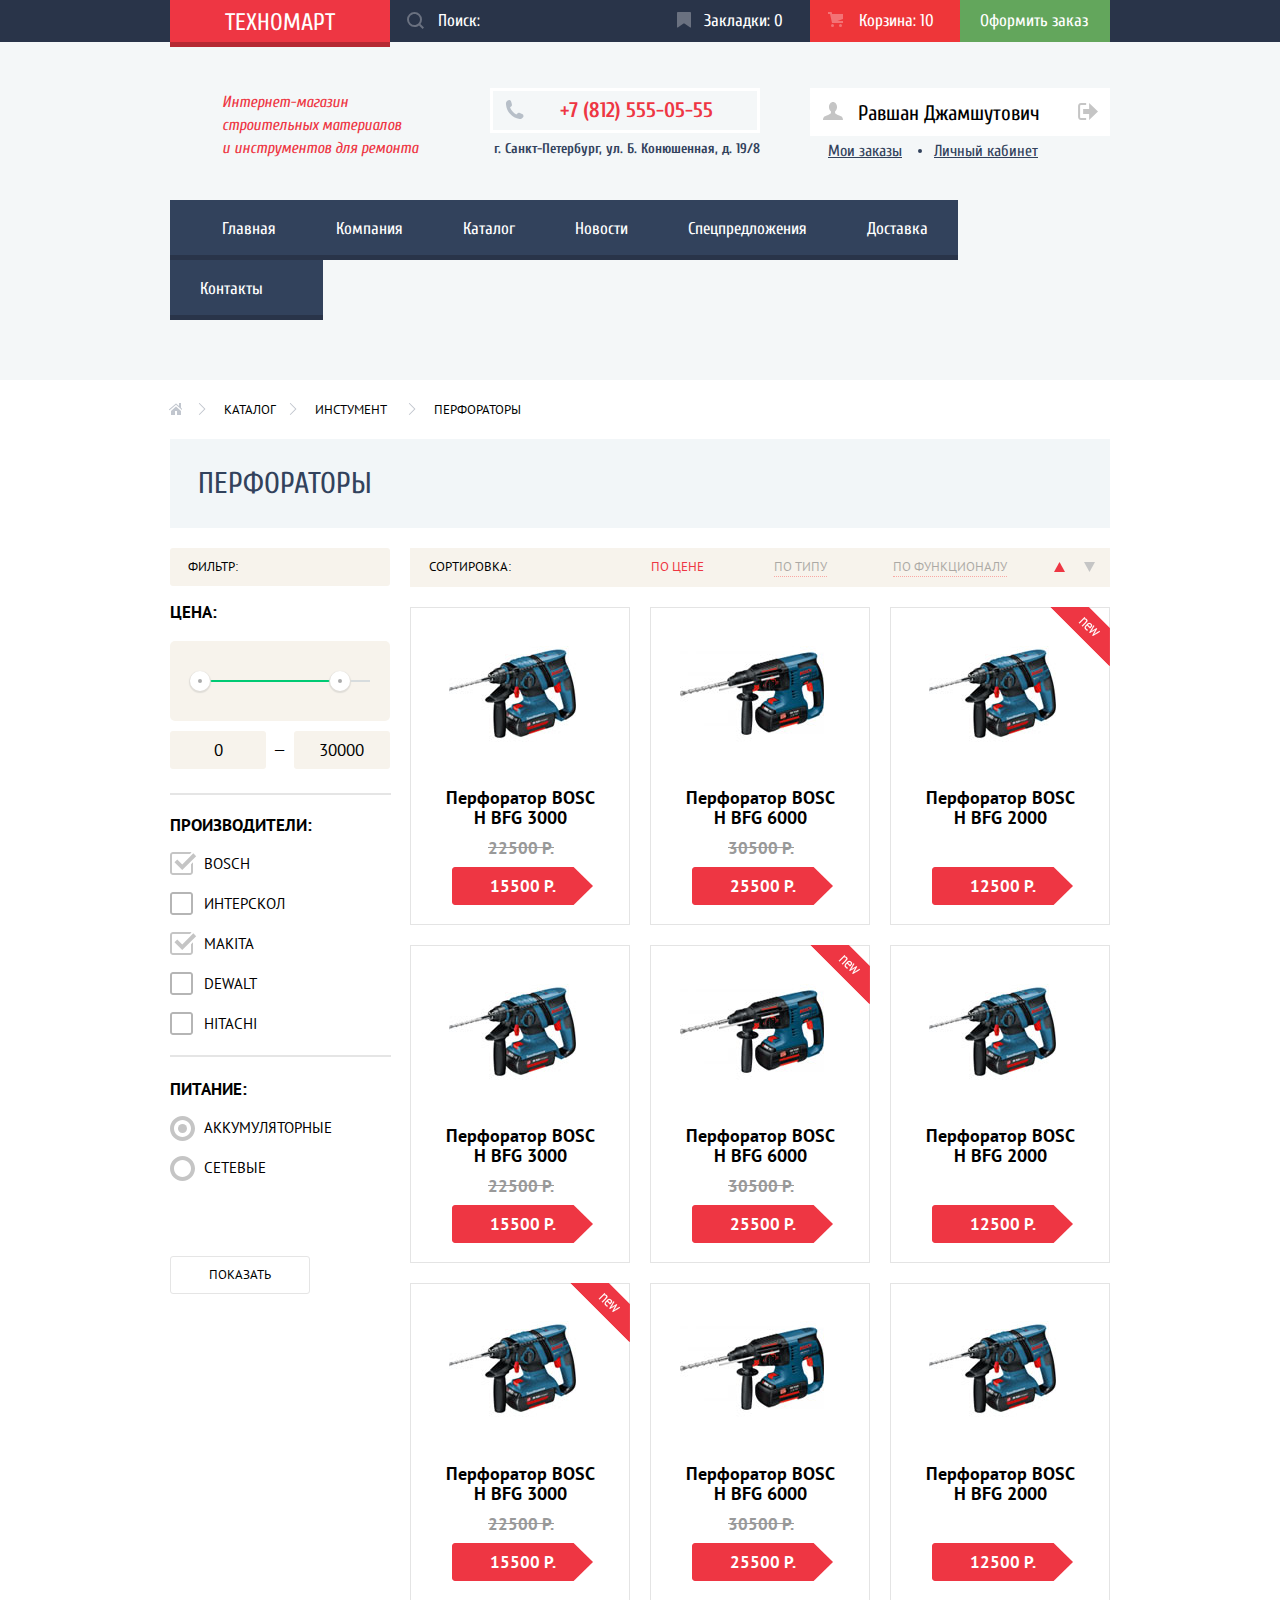
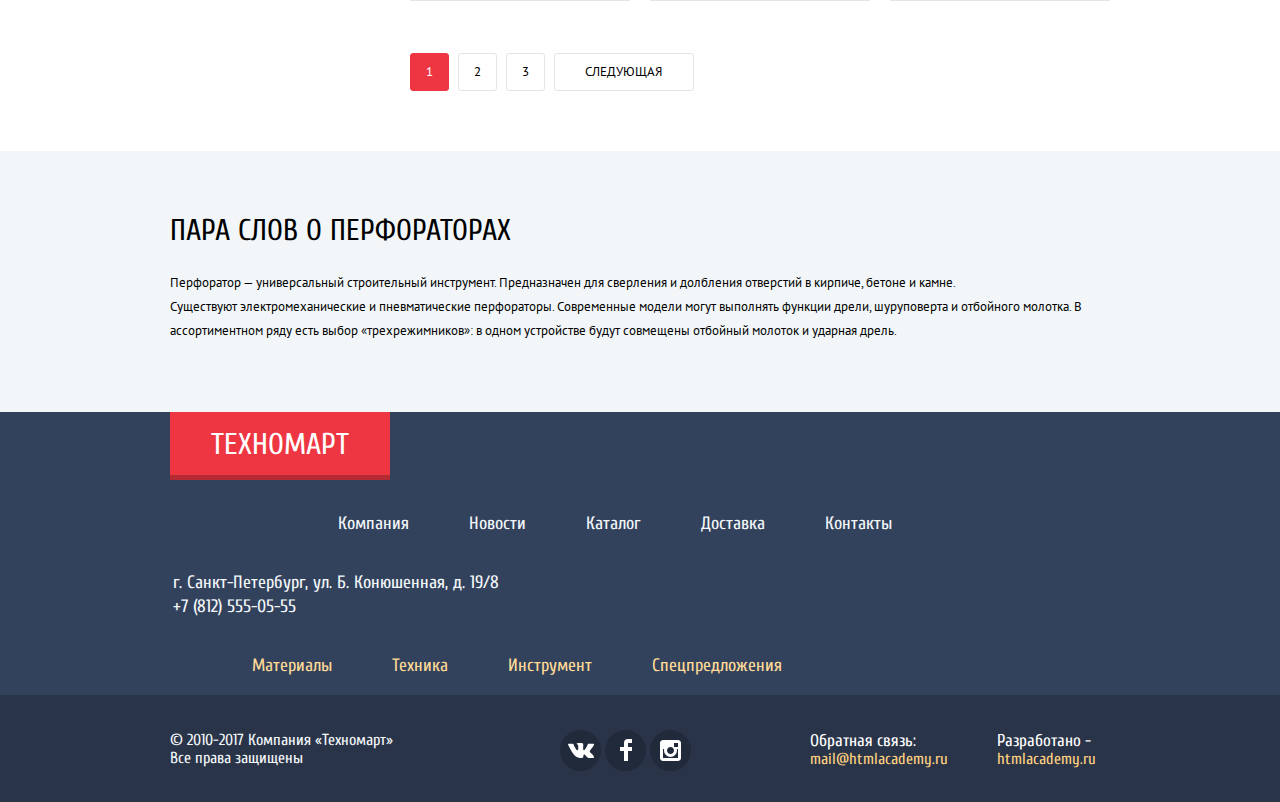
==== commit 3dc3fde3: "up" ====
--- a/catalog.html
+++ b/catalog.html
@@ -1,7 +1,6 @@
 <!DOCTYPE html>
 <html lang="ru">
     <head>
-
         <link href="https://fonts.googleapis.com/css?family=PT+Sans:400,700&amp;subset=cyrillic" rel="stylesheet">
         <link href="https://fonts.googleapis.com/css?family=Cuprum:400,400i,700&amp;subset=cyrillic" rel="stylesheet">
         <meta charset="utf-8">
@@ -139,11 +138,11 @@
                     <h2 class="h2-hidden">Список товаров</h2>
                     <div class="filter-sorting">
                         <span class="filter-sorting-text">СОРТИРОВКА:</span>
-                        <a class="sorting-button sorting-price sorting-button-active" aria-label="Сортировка по цене">ПО ЦЕНЕ</a>
-                        <a class="sorting-button sorting-type" aria-label="Сортировка по типу">ПО ТИПУ</a>
-                        <a class="sorting-button sorting-fuction" aria-label="Сортировка по функционалу">ПО ФУНКЦИОНАЛУ</a>
-                        <a class="sorting-arrow sorting-arrow-up sorting-arrow-active" aria-label="Сортировка вверх"></a>
-                        <a class="sorting-arrow sorting-arrow-down" aria-label="Сортировка вниз"></a>
+                        <a class="sorting-button sorting-price sorting-button-active" aria-label="Сортировка по цене" tabindex="0">ПО ЦЕНЕ</a>
+                        <a class="sorting-button sorting-type" aria-label="Сортировка по типу" tabindex="0">ПО ТИПУ</a>
+                        <a class="sorting-button sorting-fuction" aria-label="Сортировка по функционалу" tabindex="0">ПО ФУНКЦИОНАЛУ</a>
+                        <a class="sorting-arrow sorting-arrow-up sorting-arrow-active" aria-label="Сортировка вверх" tabindex="0"></a>
+                        <a class="sorting-arrow sorting-arrow-down" aria-label="Сортировка вниз" tabindex="0"></a>
                     </div>
                     <ul class="catalog-list">
                         <li class="catalog-item item-interactive" tabindex="0">
@@ -313,7 +312,7 @@
                         </li>
                     </ul>
                     <ul class="pagination-list">
-                        <li class="pagination-page pagination-page-current" arial-label="текущая страница товаров"><a>1</a></li>
+                        <li class="pagination-page pagination-page-current" ><a aria-label="текущая страница товаров">1</a></li>
                         <li class="pagination-page"><a href="#" aria-label="вторая страница товаров">2</a></li>
                         <li class="pagination-page"><a href="#" aria-label="третья страница товаров">3</a></li>
                         <li><a class="pagination-page pagination-button-next" href="#" aria-label="следующая страница товаров">СЛЕДУЮЩАЯ</a></li>
--- a/css/style-mini.css
+++ b/css/style-mini.css
@@ -1 +1 @@
-.search,body{position:relative;color:#fff}.header-h1,body{font-weight:400}.header-main,.main-footer{-webkit-box-orient:horizontal}body{margin:0;padding:0;font-family:Cuprum,sans-serif,Arial,sans-serif;font-size:17px;line-height:18px}.container{width:940px;margin:0 auto;padding:0;display:-webkit-box;display:-ms-flexbox;display:flex;-webkit-box-sizing:border-box;box-sizing:border-box}.container-wrap{-ms-flex-wrap:wrap;flex-wrap:wrap}.header{min-width:940px;background-color:#f4f7f8;padding-bottom:59px}.header-top{width:100%;background-color:#293449;display:-webkit-box;display:-ms-flexbox;display:flex;-webkit-box-align:center;-ms-flex-align:center;align-items:center;-ms-flex-wrap:nowrap;flex-wrap:nowrap;-webkit-box-sizing:border-box;box-sizing:border-box}.site-logo-head,.site-logo-header{min-width:220px;padding:11px 55px 3px;text-decoration:none;font-size:24px;line-height:24px;color:#fff;background-color:#ee3643;-webkit-box-shadow:0 5px 0 #b52933;box-shadow:0 5px 0 #b52933;-webkit-box-sizing:border-box;box-sizing:border-box}.bookmarks,.cart{-webkit-box-sizing:border-box;min-width:150px}.search{width:270px;background-color:#293449;border-style:none;padding-top:11px;padding-left:48px;padding-bottom:12px;max-height:42px}.search::-ms-clear{display:none}.contacts,.header-main{display:-webkit-box;display:-ms-flexbox}.search-img{width:17px;height:17px;position:absolute;background-image:url(../img/icon-search.svg);top:12px;left:17px}.bookmarks,.cart,.search-form{position:relative}.search::-webkit-input-placeholder{position:relative;font-family:Cuprum,sans-serif;font-style:normal;font-size:17px;line-height:18px;color:#fff}.search:-ms-input-placeholder{position:relative;font-family:Cuprum,sans-serif;font-style:normal;font-size:17px;line-height:18px;color:#fff}.search::-ms-input-placeholder{position:relative;font-family:Cuprum,sans-serif;font-style:normal;font-size:17px;line-height:18px;color:#fff}.search::placeholder{position:relative;font-family:Cuprum,sans-serif;font-style:normal;font-size:17px;line-height:18px;color:#fff}.contacts,.header-h1{font-family:Cuprum,sans-serif}.search:hover{background-color:#212a3a}.search:hover+.search-img{background-image:url(../img/icon-search-hover.svg)}.search:active+.search-img,.search:focus+.search-img{background-image:url(../img/icon-search-active.svg)}.search:active,.search:focus{background-color:#fff;color:#000;outline:0}.site-logo-header:hover{background-color:#ca2c37}.site-logo-header:active,.site-logo-header:focus{background-color:#ba2732;outline:0}.header-top-link:hover{background-color:#212a3a}.header-top-link{text-decoration:none;font-size:17px;line-height:18px;color:#fff}.header-top-link:active,.header-top-link:focus{background-color:#161d29;color:rgba(255,255,255,.6);outline:0}.active{background-color:#ee3643}.active:hover{background-color:#ca2c37}.active:active,.active:focus{background-color:#ba2732;outline:0}.buy-button:hover{background-color:#5fbb2d}.buy-button:active,.buy-button:focus{background-color:#518534;color:rgba(255,255,255,.5)}.search-form{width:270px;height:42px}.bookmarks{padding:12px 0 12px 44px;box-sizing:border-box}.cart{padding:12px 0 12px 49px;box-sizing:border-box}.bookmarks::before,.cart::before{content:"";position:absolute;width:20px;height:20px;background-repeat:no-repeat}.buy-button,.contacts{-webkit-box-sizing:border-box}.buy-button{min-width:150px;text-align:center;padding:12px 22px 12px 19px;background-color:#63a65c;box-sizing:border-box}.cart::before{background-image:url(../img/icon-cart.svg);left:18px}.cart:hover::before{background-image:url(../img/icon-cart-hover.svg)}.cart:active::before{background-image:url(../img/icon-cart-active.svg)}.cart-active{background-color:#ee3639}.cart-active::before{background-image:url(../img/icon-cart-hover.svg);opacity:.3}.bookmarks::before{background-image:url(../img/icon-bookmark.svg);left:17px}.bookmarks:hover::before{background-image:url(../img/icon-bookmark-hover.svg)}.bookmarks:active::before{background-image:url(../img/icon-bookmark-active.svg)}.header-main{width:100%;display:flex;-webkit-box-direction:normal;-ms-flex-direction:row;flex-direction:row;padding:38px 0 0;max-height:158px}.header-h1{min-width:200px;max-width:200px;margin-left:52px;margin-right:68px;font-style:italic;font-size:16px;line-height:23px;color:#ee3643}.contacts,.filter-name,.phone{font-weight:700}.contacts{display:flex;-ms-flex-wrap:wrap;flex-wrap:wrap;margin-right:26px;margin-top:8px;width:270px;max-height:45px;font-size:14px;line-height:24px;color:#32425c;box-sizing:border-box}.phone,.user-links{display:-webkit-box;display:-ms-flexbox}.login-link,.user-actions{margin-right:10px;position:relative}.interactive,.phone{font-size:21px;line-height:21px}.filter-button,.filter-name,.filter-option,.page-nav-links{font-family:"PT Sans",sans-serif}.phone,.top-adress{-webkit-box-sizing:border-box}.phone{display:flex;-webkit-box-pack:justify;-ms-flex-pack:justify;justify-content:space-between;-ms-flex-wrap:nowrap;flex-wrap:nowrap;width:270px;padding:12px 47px 12px 0;color:#ee3643;-webkit-box-shadow:inset 0 0 0 3px #fff;box-shadow:inset 0 0 0 3px #fff;box-sizing:border-box}.phone-img{margin-left:15px}.top-adress{margin-top:4px;margin-left:4px;text-align:center;box-sizing:border-box}.profile,.user-panel{-webkit-box-sizing:border-box}.nav-list,.page-links{list-style-type:none}.user-links{width:281px;min-height:45px;margin-left:43px;margin-top:8px;display:flex;-webkit-box-align:start;-ms-flex-align:start;align-items:flex-start;-ms-flex-wrap:wrap;flex-wrap:wrap;padding:0}.user-main,.user-panel{display:-webkit-box;display:-ms-flexbox}.user-panel{display:flex;-ms-flex-wrap:wrap;flex-wrap:wrap;width:300px;margin-left:24px;margin-top:8px;box-sizing:border-box;-webkit-box-align:baseline;-ms-flex-align:baseline;align-items:baseline}.user-main{display:flex;background-color:#fff;min-height:45px;-webkit-box-align:baseline;-ms-flex-align:baseline;align-items:baseline}.exit,.icon,.nav-list{display:-webkit-box;display:-ms-flexbox}.profile{box-sizing:border-box;width:210px;min-height:45px;padding:12px 0 0 3px;background-color:#fff}.exit,.icon,.reg-link{min-height:45px;-webkit-box-sizing:border-box;background-color:#fff}.exit,.icon{display:flex;width:45px;-ms-flex-pack:distribute;justify-content:space-around;-webkit-box-align:center;-ms-flex-align:center;align-items:center;box-sizing:border-box}.exit:focus path,.exit:hover path,.icon:focus path,.icon:hover path{fill:#32425c}.exit:active path,.icon:active path{fill:#c5c5c5}.reg-link{min-width:150px;padding:12px 0 10px 24px;box-sizing:border-box}.login-link,.nav-list{-webkit-box-sizing:border-box}.login-link{min-width:121px;padding:12px 0 10px 47px;background-color:#fff;box-sizing:border-box}.interactive{text-decoration:none;color:#000}.actions{position:relative;margin-top:-3px}.user-actions{color:#32425c;font-size:16px;line-height:18px;height:45px;margin-left:18px;text-decoration:underline}.login-link::before,.user-actions:first-child::after{position:absolute;content:""}.user-actions:first-child::after{border:2px solid #32425c;border-radius:50%;top:7px;left:90px}.login-link::before{width:20px;height:20px;background-image:url(../img/icon-login.svg);background-repeat:no-repeat;left:14px;top:14px}.login-link:hover::before{background-image:url(../img/icon-login-hover.svg)}.login-link:active::before{background-image:url(../img/icon-login.svg)}.login-link:hover,.reg-link:hover,.user-actions:hover{color:#ee3643}.interactive:active,.interactive:focus{color:rgba(0,0,0,.3);outline:0}.nav-list{display:flex;padding:0;-ms-flex-wrap:wrap;flex-wrap:wrap;margin-top:30px;margin-bottom:1px;box-sizing:border-box}.main-footer,.top-nav-li{display:-webkit-box;display:-ms-flexbox}.mail-button,.top-nav-link{text-align:center;-webkit-box-sizing:border-box}.top-nav-li{display:flex}.top-nav-link{padding:20px 30px 18px;text-decoration:none;font-size:17px;line-height:17px;color:#fff;background-color:#32425c;border-bottom:5px solid #293449;box-sizing:border-box}.top-nav-li:first-child .top-nav-link{padding-left:52px}.top-nav-li:last-child .top-nav-link{padding-right:60px}.top-nav-link:hover{background-color:#293449}.top-nav-link:active,.top-nav-link:focus{background-color:#1d2739;color:rgba(255,255,255,.5);outline:0}.filter-button,.page-nav-links{text-decoration:none;font-size:13px;line-height:18px;color:#000}.filter-option{font-size:15px;line-height:20px;color:#000}label::before,label:active::before,label:focus::before{outline:0}.filter-name{font-size:17px;line-height:30px;color:#000;padding-bottom:5px}.footer{min-width:940px}.main-footer{display:flex;padding:55px 0 68px;-webkit-box-direction:normal;-ms-flex-direction:row;flex-direction:row;-ms-flex-line-pack:center;align-content:center}.delivery-company,.main-footer-left-side,.main-footer-right-side{display:-webkit-box;display:-ms-flexbox;-webkit-box-orient:vertical;-webkit-box-direction:normal}.company-name,.h2-contacts{padding-top:1px;font-size:30px;line-height:26px;color:#000}.main-footer-left-side,.main-footer-right-side{display:flex;-ms-flex-direction:column;flex-direction:column}.main-footer-right-side{max-width:400px;padding-left:115px}.company-place,.main-footer-about{margin-top:4px;font-family:'PT Sans',sans-serif;font-size:13px;line-height:24px;color:#000}.second{padding-top:6px}.company-button,.manufacturers-button,.popular-button{margin-top:-1px;width:220px;text-align:center;padding-top:11px;padding-bottom:9px;border-radius:3px}.company-place{width:180px}.delivery-company{font-family:Cuprum,sans-serif;list-style:none;padding-top:2px;margin-left:-4px;display:flex;-ms-flex-direction:column;flex-direction:column;font-size:18px;font-weight:700;line-height:20px;color:#000}.item-link,.price-button,.price-old{font-family:"PT Sans",sans-serif;font-weight:700}.main-head,.mini-map{display:-webkit-box;display:-ms-flexbox}.delivery-companys{position:relative;margin-bottom:20px;margin-left:-25px;padding-left:25px}.delivery-companys::before{content:"";position:absolute;left:-10px;top:10px;width:23px;border:1px solid #ee3643}.mini-map{display:flex;margin-top:30px}.mail-button{margin-top:27px;width:300px;padding-top:11px;padding-bottom:9px;border-radius:3px;padding-left:5px;box-sizing:border-box}.main-h1,.products{-webkit-box-sizing:border-box}.main-head{display:flex;width:100%;-ms-flex-wrap:wrap;flex-wrap:wrap}.home-link,.page-links{display:-webkit-box;display:-ms-flexbox}.main-h1{width:100%;min-height:89px;padding-top:30px;padding-left:28px;margin-top:20px;margin-bottom:20px;background-color:#f2f6f8;color:#32425c;line-height:30px;font-size:30px;box-sizing:border-box;font-weight:400}.page-links{display:flex;position:relative;padding:0;margin:20px 0 0;-ms-flex-wrap:wrap;flex-wrap:wrap}.page-links li:first-child{width:14px;height:12px;background-image:url(../img/icon-home.svg);background-repeat:no-repeat;margin-left:-2px;margin-top:3px;margin-right:42px}.home-link{display:flex;widtH:14px;height:12px}.main-filters,.products{padding:0;display:-webkit-box;display:-ms-flexbox;-ms-flex-direction:column;-webkit-box-orient:vertical;-webkit-box-direction:normal}.page-links li:last-child{margin-left:8px}.page-nav-links{margin-right:39px;position:relative}.page-nav-links:not(.home-link)::after{content:"";width:8px;height:12px;left:-26px;top:2px;position:absolute;background-image:url(../img/icon-arrow-right.svg);background-repeat:no-repeat;pointer-events:none;cursor:default}.main-filters{display:flex;width:220px;margin:0;flex-direction:column}.products{margin:0 0 0 20px;width:700px;display:flex;flex-direction:column;box-sizing:border-box}.catalog-list,.item-image{display:-webkit-box;display:-ms-flexbox}.filters{position:relative;-webkit-box-orient:vertical;-webkit-box-direction:normal;-ms-flex-direction:column;flex-direction:column;margin:0 0 20px;padding:14px 0 0 34px;-webkit-box-sizing:border-box;box-sizing:border-box}.catalog-list{width:700px;display:flex;-ms-flex-wrap:wrap;flex-wrap:wrap;margin:20px 0 0;padding:0;list-style-type:none;-webkit-box-sizing:border-box;box-sizing:border-box}.item-name{word-break:break-all}.item-image{height:175px;display:flex;-webkit-box-pack:center;-ms-flex-pack:center;justify-content:center;-webkit-box-align:center;-ms-flex-align:center;align-items:center;padding-right:16px;-webkit-box-sizing:border-box;box-sizing:border-box}.catalog-item,.item-popular{width:220px;border:1px solid #e4e4e4;margin-bottom:20px;position:relative;margin-right:20px;display:-webkit-box;display:-ms-flexbox;display:flex;-webkit-box-orient:vertical;-webkit-box-direction:normal;-ms-flex-direction:column;flex-direction:column;-webkit-box-sizing:border-box;box-sizing:border-box}.catalog-item:nth-child(3n),.item-popular:nth-child(4n){margin-right:0}.new::before{content:"";position:absolute;width:60px;height:59px;background-image:url(../img/new-flag.png);top:-1px;right:-1px}.hover-buttons{position:absolute;-ms-flex-wrap:wrap;flex-wrap:wrap;top:45px;left:42px;width:135px;height:84px;-webkit-box-sizing:border-box;box-sizing:border-box;-webkit-box-pack:center;-ms-flex-pack:center;justify-content:center;display:none}.bookmark-button,.item-buy{position:relative;min-width:135px;min-height:38px;border-radius:3px;padding-left:48.5px;padding-top:10.5px;-webkit-box-sizing:border-box;box-sizing:border-box;text-decoration:none;font-size:14px;line-height:18px;color:#fff;background-color:#63a63e}.item-buy{-webkit-box-shadow:inset 0 -3px 0 #367315;box-shadow:inset 0 -3px 0 #367315}.item-buy::before{content:"";position:absolute;width:15px;height:15px;background-image:url(../img/icon-cart-hover.svg);opacity:.3;background-repeat:no-repeat;left:14px;top:11px}.filter-input-checkbox+label::before,.filter-input-radio+label::before{left:-34px;top:-2px;background-repeat:no-repeat;content:""}.item-buy:active::before,.item-buy:focus::before,.item-buy:hover::before{opacity:1}.item-buy:focus,.item-buy:hover{background-color:#5fbb2d}.item-buy:active{background-color:#518534}.bookmark-button{color:#32425c;background-color:#fff;border:3px solid #5fbb2d;border-radius:3px;padding-left:33px;padding-top:8px;margin-top:8px}.bookmark-button:focus,.bookmark-button:hover{border-color:#32425c}.bookmark-button:active{color:rgba(50,66,92,.3);border-color:rgba(50,66,92,.3)}.item-interactive:active,.item-interactive:focus,.item-interactive:hover{-webkit-box-shadow:0 10px 25px 0 rgba(0,0,0,.5);box-shadow:0 10px 25px 0 rgba(0,0,0,.5);border-color:transparent}.image{-webkit-box-sizing:border-box;box-sizing:border-box}.item-interactive:active .image-of-item,.item-interactive:focus .image-of-item,.item-interactive:hover .image-of-item{display:none}.item-interactive:active .hover-buttons,.item-interactive:focus .hover-buttons,.item-interactive:hover .hover-buttons{display:-webkit-box;display:-ms-flexbox;display:flex}.item-link,.price{display:-webkit-box;display:-ms-flexbox;text-align:center}.item-interactive:hover::before{-webkit-transform:scale(1.02);-ms-transform:scale(1.02);transform:scale(1.02)}.item-link{margin-top:-15px;display:flex;text-decoration:none;color:#000;font-size:18px;line-height:20px;padding-left:30px;padding-right:30px}.item-link:hover{-webkit-transition:all .3s;-o-transition:all .3s;transition:all .3s;-webkit-transform:scale(1.05);-ms-transform:scale(1.05);transform:scale(1.05)}.item-link:active,.price-button:hover{-webkit-transition:all .3s;-o-transition:all .3s}.item-link:active{transition:all .3s;-webkit-transform:scale(.9);-ms-transform:scale(.9);transform:scale(.9)}.price{display:flex;min-height:85px;margin-top:-9px;margin-left:2px;-webkit-box-orient:vertical;-webkit-box-direction:normal;-ms-flex-direction:column;flex-direction:column;-webkit-box-align:center;-ms-flex-align:center;align-items:center}.price-button,.price-old{text-decoration:none;font-size:17px;line-height:18px;color:#fff}.price-button{width:141px;margin-top:10px;margin-left:3px;height:28px;padding-top:10px;background-image:url(../img/btn-price.svg);background-repeat:no-repeat;text-align:center}.price-button:hover{transition:all .3s;-webkit-transform:scale(1.1);-ms-transform:scale(1.1);transform:scale(1.1)}.price-button:active{-webkit-transition:all .3s;-o-transition:all .3s;transition:all .3s;-webkit-transform:scale(.9);-ms-transform:scale(.9);transform:scale(.9)}.price-old{text-decoration:line-through;color:#999;height:18px}.filters-h3,.price-label,.price-separator{font-family:"PT Sans",sans-serif;color:#000}.filter{margin-top:-8px}.filter-option{margin-bottom:20px;display:-webkit-box;display:-ms-flexbox;display:flex;position:relative}.filter-option label{position:relative;display:block;cursor:pointer;-webkit-user-select:none;-moz-user-select:none;-ms-user-select:none;user-select:none}.filter-input:focus+label{outline:#000 solid 1px}.hidden{position:absolute;width:0;height:0;opacity:0}.filter-input-checkbox+label::before{position:absolute;width:27px;height:23px;background-image:url(../img/checkbox-off.svg)}.filter-input-radio+label::before{position:absolute;width:25px;height:25px;background-image:url(../img/radio-off.svg)}.filter-input-checkbox:checked+label::before{background-image:url(../img/checkbox-on.svg);background-repeat:no-repeat}.filter-input-radio:checked+label::before{background-image:url(../img/radio-on.svg);background-repeat:no-repeat}.filter-input-checkbox:disabled+label,.filter-input-radio:disabled+label{opacity:.4}.filter-input-checkbox:disabled+label::before,.filter-input-radio:disabled+label::before{opacity:.5}.filter-input-checkbox:not(:checked):not(:disabled)+label:focus::before,.filter-input-checkbox:not(:checked):not(:disabled)+label:hover::before{background-image:url(../img/checkbox-off-hover.svg);background-repeat:no-repeat}.filter-input-checkbox:checked:not(:disabled)+label:focus::before,.filter-input-checkbox:checked:not(:disabled)+label:hover::before{background-image:url(../img/checkbox-on-hover.svg);background-repeat:no-repeat}.filter-input-radio:not(:checked):not(:disabled)+label:focus::before,.filter-input-radio:not(:checked):not(:disabled)+label:hover::before{background-image:url(../img/radio-off-hover.svg);background-repeat:no-repeat}.filter-input-radio:checked:not(:disabled)+label:focus::before,.filter-input-radio:checked:not(:disabled)+label:hover::before{background-image:url(../img/radio-on-hover.svg);background-repeat:no-repeat}.filter-button{width:140px;height:38px;display:block;outline:0;background-color:#fff;margin-top:58px;border:1px solid #e5e5e5;border-radius:3px;cursor:pointer}.filter-option:active,.filter-option:focus{outline:0}.filter-button:focus,.filter-button:hover{border-color:#bdc6ca}.filter-button:active{border-color:#ee3643}.filters-h3{padding-left:18px;padding-bottom:10px;padding-top:10px;border-radius:3px;width:220px;background-color:#f7f3ec;font-weight:400;font-size:13px;line-height:18px;margin-top:14px}.price-label{font-weight:700;font-size:17px;line-height:30px;margin-top:-2px}.price-separator{margin-top:9px;width:70px;height:6px;font-size:16px;line-height:18px;text-align:center}.filter-price-range,.range-controls{position:relative;width:220px;-webkit-box-sizing:border-box}.filter-price-range{display:-webkit-box;display:-ms-flexbox;display:flex;padding:0;margin:-6px 0 56px;height:220px;box-sizing:border-box;-ms-flex-wrap:wrap;flex-wrap:wrap}.range-controls{height:80px;margin-top:14px;padding:0 30px;background:#f7f3ec;border-radius:5px;overflow:hidden;box-sizing:border-box}.scale{width:170px;margin-top:39px;height:2px;background:#d7dcde}.bar{height:2px;background:#00ca74;width:150px}.toggle{position:absolute;top:30px;left:30px;width:4px;height:4px;border:8px solid #fff;background:#ababab;cursor:pointer;border-radius:50%;-webkit-box-shadow:0 1px 1px 1px #e0ddd8;box-shadow:0 1px 1px 1px #e0ddd8}.filter-sorting,.price-controls input{background-color:#f7f3ec;color:#000;line-height:18px;font-family:"PT Sans",sans-serif}.delivery,.discounts,.machinery,.materials,.sorting-arrow,.tools{background-repeat:no-repeat}.min-toggle{left:20px}.max-toggle{left:160px}.price-controls{margin-top:10px;display:-webkit-box;display:-ms-flexbox;display:flex;width:220px;-webkit-box-sizing:border-box;box-sizing:border-box}.price-controls input{min-width:95px;min-height:38px;padding:8px 10px;border:none;font-size:17px;text-align:center;border-radius:3px;-webkit-box-sizing:border-box;box-sizing:border-box}.filter-sorting{display:-webkit-box;display:-ms-flexbox;display:flex;-ms-flex-wrap:wrap;flex-wrap:wrap;margin:0;width:700px;padding-top:10px;padding-bottom:10px;padding-left:19px;font-size:13px;-webkit-box-sizing:border-box;box-sizing:border-box}.sorting-arrow,.sorting-button{border:none;background-color:transparent;outline:0;cursor:pointer}.sorting-arrow{background-image:url(../img/arrow-up-down.svg);width:11px;height:10px;margin-top:4px;-webkit-box-sizing:border-box;box-sizing:border-box}.sorting-button{text-decoration:none;border-bottom:1px dotted red;opacity:.3}.sorting-button:hover{opacity:1;border-bottom:1px solid red}.sorting-button-active,.sorting-button:active{color:#ee3643;opacity:1;border-bottom:1px dotted transparent}.sorting-arrow-up{margin-left:47px}.sorting-arrow:hover{background-image:url(../img/arrow-up-down-hover.svg)}.sorting-arrow-active,.sorting-arrow-active:hover,.sorting-arrow:active{background-image:url(../img/arrow-up-active.svg)}.sorting-arrow-down{margin-left:19px;-webkit-transform:rotate(180deg);-ms-transform:rotate(180deg);transform:rotate(180deg)}.filter-sorting-text{margin-right:140px}.sorting-price{margin-right:70px}.sorting-type{margin-right:66px}.pagination-list{display:-webkit-box;display:-ms-flexbox;display:flex;-ms-flex-wrap:wrap;flex-wrap:wrap;padding:0;margin:32px 0 60px;list-style:none;font-family:"PT Sans",sans-serif;font-size:13px;line-height:18px}.pagination-page{margin-right:9px}.pagination-page:last-child{margin-right:0}.pagination-button-next,.pagination-page a{display:-webkit-box;display:-ms-flexbox;display:flex;padding:9px 15px;text-decoration:none;color:#000;background-color:#fff;-webkit-box-sizing:border-box;border:1px solid #e5e5e5;border-radius:3px;box-sizing:border-box;outline:0}.footer-section,.footer-top{display:-webkit-box;display:-ms-flexbox}.pagination-button-next{cursor:pointer;min-width:140px;padding-top:9px;padding-lefT:30px}.pagination-button-next:focus,.pagination-button-next:hover,.pagination-page a:focus,.pagination-page a:hover{border-color:#bdc6ca}.pagination-button-next:active,.pagination-page:active a{border-color:#ee3643}.pagination-page-current a,.pagination-page-current:hover a{color:#fff;background-color:#ee3643;border-color:#ee3643}.about{min-width:940px;min-height:261px;background-color:#f2f6f8}.h2-about{line-height:30px;font-size:30px;color:#000;margin-top:65px;letter-spacing:-.5px}.paragraph-about{color:#000;line-height:24px;font-size:13px;font-family:"PT Sans",sans-serif;margin-top:0}.footer-section{max-width:100%;min-height:193px;display:flex;-webkit-box-orient:vertical;-webkit-box-direction:normal;-ms-flex-direction:column;flex-direction:column;-ms-flex-wrap:wrap;flex-wrap:wrap;background-color:#32425c}.footer-top{display:flex;-ms-flex-wrap:wrap;flex-wrap:wrap}.footer-bottom,.social-list{display:-webkit-box;display:-ms-flexbox}.footer-bottom{width:100%;min-height:107px;display:flex;-ms-flex-wrap:wrap;flex-wrap:wrap;-webkit-box-orient:horizontal;-webkit-box-direction:normal;-ms-flex-direction:row;flex-direction:row;background-color:#293449}.content-div,.credit,.product-cart,.service-delivery,.services-list{-webkit-box-orient:vertical;-webkit-box-direction:normal}.social-list{display:flex}.filters,.footer-nav,.footer-nav-additional{list-style-type:none;display:-webkit-box;display:-ms-flexbox;display:flex;-ms-flex-wrap:wrap;flex-wrap:wrap}.filters-decor::after,.filters-decor::before{position:absolute;content:"";width:219px;border:.5px solid #e5e5e5}.filters-decor::before{left:0;top:-47px}.filters-decor::after{left:0;bottom:-3px}.footer-nav{padding-left:108px}.h2-hidden{display:none}.site-logo-footer{width:220px;height:45px;text-align:center;padding-top:18px;font-size:30px;line-height:30px;color:#fff;background-color:#ee3643;-webkit-box-shadow:0 5px 0 #b52933;box-shadow:0 5px 0 #b52933}.footer-contacts{margin-left:3px;width:329px;-webkit-box-ordinal-group:4;-ms-flex-order:3;order:3;font-size:18px;line-height:24px;color:#f3f7f9}.attention,.list-link{margin-left:60px}.footer-attention-link,.footer-nav-link{text-decoration:none;font-size:18px;line-height:24px;color:#f3f7f9}.footer-attention-link{color:#ffda96}.footer-nav-ul{padding-left:111px}.footer-nav-additional{padding-left:22px;-webkit-box-ordinal-group:5;-ms-flex-order:4;order:4}.list-link{margin-top:20px}.feedback{max-width:144px;margin-right:43px}.developer{max-width:100px}.developer,.feedback{margin-top:37px}.developer-link,.feedback-link{font-family:Cuprum,sans-serif;color:#ffd180;font-size:16px;line-height:18px;text-decoration:none}.developer-link:hover,.feedback-link:hover,.footer-attention-link:hover,.footer-nav-link:hover{text-decoration:underline}.footer-attention-link:active,.footer-attention-link:focus,.footer-nav-link:active,.footer-nav-link:focus{opacity:.5;text-decoration:none;outline:0}.developer-link:active,.developer-link:focus,.feedback-link:active,.feedback-link:focus{color:#ee3643;text-decoration:none;outline:0}.social-button:active,.social-button:focus,.social-button:hover{background-color:#ee3643;outline:0}.social-block{display:-webkit-box;display:-ms-flexbox;display:flex;margin-top:35px;margin-left:160px;margin-right:115px;-ms-flex-wrap:wrap;flex-wrap:wrap;max-width:135px}.feedback-form,.social-button{display:-webkit-box;display:-ms-flexbox}.social-button{display:flex;background-color:#212a3a;border-radius:50%;width:41px;height:41px;margin-right:4px;-webkit-box-align:center;-ms-flex-align:center;align-items:center;-webkit-box-pack:center;-ms-flex-pack:center;justify-content:center}.copyrights{margin-top:36px;width:230px;font-size:16px;line-height:18px;color:#f3f7f9}.button-red{text-decoration:none;font-size:14px;line-height:18px;color:#fff;background-color:#ee3643}.button-red:hover{background-color:#ca2c37;outline:0;cursor:pointer}.button-red:active,.button-red:focus{background-color:#ba2732;outline:0;cursor:pointer}.product-cart-text{font-size:30px;line-height:30px;color:#000}.go-button{background-color:#fff;color:#000}.feedback-modal{position:fixed;left:50%;margin-left:-310px;top:35%;width:620px;height:430px;-webkit-box-shadow:0 20px 40px 0 rgba(0,0,0,.75),inset 0 7px 0 0 #ff5258;box-shadow:0 20px 40px 0 rgba(0,0,0,.75),inset 0 7px 0 0 #ff5258;background-color:#fff;-webkit-box-sizing:border-box;box-sizing:border-box}.feedback-form{display:flex;-ms-flex-wrap:nowrap;flex-wrap:nowrap;width:462px;height:86px;margin-left:81px;margin-top:54px;-webkit-box-sizing:border-box;box-sizing:border-box}.form-submit,.form-textarea{display:-webkit-box;display:-ms-flexbox}.label-name{margin-right:24px}.input-email,.input-name{width:220px;height:38px;margin-top:9px;outline:0;border:2px solid #dee3e4;border-radius:3px;padding-bottom:4px;padding-left:13px;-webkit-box-sizing:border-box;box-sizing:border-box}.form-submit,.textarea{-webkit-box-sizing:border-box}.input-email::-webkit-input-placeholder,.input-name::-webkit-input-placeholder,.textarea::-webkit-input-placeholder{font-family:"PT Sans",sans-serif;font-size:13px;line-height:18px;color:#a9a9a9}.input-email:-ms-input-placeholder,.input-name:-ms-input-placeholder,.textarea:-ms-input-placeholder{font-family:"PT Sans",sans-serif;font-size:13px;line-height:18px;color:#a9a9a9}.input-email::-ms-input-placeholder,.input-name::-ms-input-placeholder,.textarea::-ms-input-placeholder{font-family:"PT Sans",sans-serif;font-size:13px;line-height:18px;color:#a9a9a9}.input-email::placeholder,.input-name::placeholder,.textarea::placeholder{font-family:"PT Sans",sans-serif;font-size:13px;line-height:18px;color:#a9a9a9}.feedback-form label{width:216px;color:#000}.feedback-submit{width:460px;height:38px;text-align:center;border:0 solid gray;border-radius:3px}.form-submit{display:flex;width:620px;height:112px;background-color:#f4f4f4;box-sizing:border-box;-webkit-box-pack:center;-ms-flex-pack:center;justify-content:center;-webkit-box-align:center;-ms-flex-align:center;align-items:center;margin-top:34px}.button-close{position:absolute;width:21px;height:21px;background-image:url(../img/cross.svg);top:16px;right:9px;cursor:pointer}.big-map,.product-cart{position:fixed;left:50%}.button-close:active{outline:0}.text-area-label{width:216px;color:#000}.form-textarea{display:flex;padding-left:81px}.product-cart,.product-cart-text{display:-webkit-box;display:-ms-flexbox}.textarea{margin-top:10px;width:460px;height:112px;resize:none;outline:0;border:2px solid #dee3e4;border-radius:3px;padding-top:7px;padding-left:13px;box-sizing:border-box}.feedback-outline:hover{border-color:#b5b5b5}.feedback-outline:active,.feedback-outline:focus{border-color:#ee3643}.big-map{margin-left:-470px;top:35%;-webkit-box-shadow:0 0 16px 1.28px rgba(0,0,0,.5);box-shadow:0 0 16px 1.28px rgba(0,0,0,.5)}.big-map .button-close{right:14px;top:47px}.product-cart{width:620px;height:282px;margin-left:-270px;top:320px;display:flex;-ms-flex-direction:column;flex-direction:column;-webkit-box-shadow:0 20px 40px 0 rgba(0,0,0,.75),inset 0 7px 0 0 #ff5258;box-shadow:0 20px 40px 0 rgba(0,0,0,.75),inset 0 7px 0 0 #ff5258;background-color:#fff}.cart-success{width:100%;height:170px;padding-top:55px;padding-left:81px;-webkit-box-sizing:border-box;box-sizing:border-box}.product-cart-text{margin-top:-53px;margin-left:99px;display:flex}.modal-cart-bottom,.modal-show{display:-webkit-box;display:-ms-flexbox}.modal-cart-bottom{width:100%;height:112px;display:flex;-webkit-box-pack:center;-ms-flex-pack:center;justify-content:center;-webkit-box-align:center;-ms-flex-align:center;align-items:center;background-color:#f4f4f4}.go-button,.modal-buy-button{font-family:Cuprum,sans-serif;font-size:14px;line-height:18px;width:220px;height:38px;border:0 solid gray;border-radius:3px;-webkit-box-sizing:border-box;box-sizing:border-box;padding-top:11px;padding-left:45px;text-decoration:none}.services-paragraph-info,.services-text,.slider-font{font-family:"PT Sans",sans-serif}.modal-buy-button{margin-right:19px;padding-left:59px}@-webkit-keyframes modal-animation{0%{-webkit-transform:translateY(-2000px);transform:translateY(-2000px)}70%{-webkit-transform:translateY(30px);transform:translateY(30px)}90%{-webkit-transform:translateY(-10px);transform:translateY(-10px)}100%{-webkit-transform:translateY(0);transform:translateY(0)}}@keyframes modal-animation{0%{-webkit-transform:translateY(-2000px);transform:translateY(-2000px)}70%{-webkit-transform:translateY(30px);transform:translateY(30px)}90%{-webkit-transform:translateY(-10px);transform:translateY(-10px)}100%{-webkit-transform:translateY(0);transform:translateY(0)}}@-webkit-keyframes modal-error{0%,100%{-webkit-transform:translateX(0);transform:translateX(0)}10%,30%,50%,70%,90%{-webkit-transform:translateX(-10px);transform:translateX(-10px)}20%,40%,60%,80%{-webkit-transform:translateX(10px);transform:translateX(10px)}}@keyframes modal-error{0%,100%{-webkit-transform:translateX(0);transform:translateX(0)}10%,30%,50%,70%,90%{-webkit-transform:translateX(-10px);transform:translateX(-10px)}20%,40%,60%,80%{-webkit-transform:translateX(10px);transform:translateX(10px)}}.modal{display:none;-webkit-animation:modal-animation;animation:modal-animation;-webkit-animation-duration:.8s;animation-duration:.8s}.modal-show{display:flex;z-index:99}.content-left,.main-content{display:-webkit-box;display:-ms-flexbox;-ms-flex-wrap:wrap}.modal-error{-webkit-animation:modal-error;animation:modal-error;-webkit-animation-duration:.5s;animation-duration:.5s}.main-content{min-width:940px;display:flex;flex-wrap:wrap;-webkit-box-align:start;-ms-flex-align:start;align-items:flex-start;padding-top:59px;padding-bottom:15px}.content-left{width:640px;display:flex;flex-wrap:wrap}.content-div,.content-right{width:300px;display:-webkit-box;display:-ms-flexbox}.content-right{display:flex;-ms-flex-wrap:wrap;flex-wrap:wrap}.content-left .content-div{margin-right:20px}.content-div{height:123px;background-color:red;margin-bottom:20px;position:relative;display:flex;-webkit-box-sizing:border-box;box-sizing:border-box;padding-left:22px;-ms-flex-direction:column;flex-direction:column;-webkit-box-align:start;-ms-flex-align:start;align-items:flex-start}.pagination-buttons,.sliders{display:-webkit-box;display:-ms-flexbox}.content-div h3{font-weight:700;font-size:24px;line-height:30px;margin-top:21px}.content-button,.slider-button{-webkit-box-sizing:border-box;color:#fff;line-height:18px;font-size:14px;text-align:center}.materials{background-color:#f6b22d;background-image:url(../img/materials.svg);background-position:bottom 27px right 43px}.tools{background-color:#3bbce3;background-image:url(../img/tools.svg);background-position:bottom 29px right 28px}.machinery{background-color:#dc91d8;background-image:url(../img/machinery.svg);background-position:bottom 30px right 31px}.discounts{background-color:#8ed78f;background-image:url(../img/discount-cart.svg);background-position:bottom 25px right 45px}.delivery{background-color:#ffc047;background-image:url(../img/delivery-car.svg);background-position:bottom 28px right 31px}.content-button{text-decoration:none;min-width:135px;min-height:38px;padding-top:11px;padding-bottom:9px;border-radius:3px;margin-top:-12px;margin-left:3px;background-color:rgba(0,0,0,.1);box-sizing:border-box}.slider-div,.sliders{position:relative;padding:0;width:620px;height:266px}.content-button:focus,.content-button:hover{-webkit-transition:all .3s;-o-transition:all .3s;transition:all .3s;background-color:rgba(0,0,0,.2);outline:0}.content-button:active{-webkit-transition:all .3s;-o-transition:all .3s;transition:all .3s;background-color:rgba(0,0,0,.3)}.sliders{display:flex;margin:0;list-style:none;overflow:hidden}.slider-div{background-color:#fff}.slider-arrow-left,.slider-arrow-right{width:22px;height:40px;top:114px;background-repeat:no-repeat;position:absolute}.slider-button{position:absolute;bottom:22px;left:25px;min-width:195px;border-radius:4px;box-sizing:border-box;padding-top:11px;padding-bottom:9px;padding-left:3px}.slider-nav{position:absolute;z-index:3;cursor:pointer}.slider-arrow-right{right:20px;background-image:url(../img/slider-arrow-right.svg)}.slider-arrow-left{left:25px;background-image:url(../img/slider-arrow-left.svg)}.pagination-buttons{position:absolute;display:flex;height:10px;-webkit-box-sizing:border-box;box-sizing:border-box;bottom:36px;left:295px}.pagination-button,.slider-arrow-left,.slider-arrow-right{border:none;background-color:transparent;outline:0}.pagination-button{padding:0;display:-webkit-box;display:-ms-flexbox;display:flex;width:10px;height:10px;margin-right:10px;background-image:url(../img/slider-dot-outer.png);background-repeat:no-repeat;z-index:4;cursor:pointer}.pagination-button-current{background-image:url(../img/slider-dot-inner.png),url(../img/slider-dot-outer.png);background-repeat:no-repeat;z-index:4;background-position:center}.credit,.delivery-second,.guarantee{background-repeat:no-repeat;background-position:right 61px top 41px}.slide{position:absolute;width:620px;height:266px;opacity:0;z-index:1;-webkit-transition:opacity .3s;-o-transition:opacity .3s;transition:opacity .3s}.main-products,.manufacturers-head,.products-head{display:-ms-flexbox;width:940px;-ms-flex-wrap:wrap}.slide-show{z-index:2;opacity:1;-webkit-transition:opacity .3s;-o-transition:opacity .3s;transition:opacity .3s}.slider-h2,.slider-paragraph{position:absolute;left:25px;top:-7px;font-size:36px;line-height:36px;text-shadow:0 2px 9px rgba(0,0,0,.4)}.slider-paragraph{top:37px;font-size:18px;font-weight:24px}.main-products{display:-webkit-box;display:flex;flex-wrap:wrap;-webkit-box-sizing:border-box;box-sizing:border-box;padding-top:17px;padding-bottom:23px}.manufacturers-head,.products-head{display:-webkit-box;display:flex;min-height:89px;flex-wrap:wrap;-webkit-box-sizing:border-box;box-sizing:border-box;background-color:#f9f5f0;-webkit-box-pack:justify;-ms-flex-pack:justify;justify-content:space-between;-ms-flex-line-pack:justify;align-content:space-between;-webkit-box-align:start;-ms-flex-align:start;align-items:flex-start}.manufacturers-h2,.products-h2{background-color:#f9f5f0;color:#32425c;padding-left:28px;margin-top:31px;line-height:30px;font-size:30px;font-weight:400;-webkit-box-sizing:border-box;box-sizing:border-box}.manufacturers-h2{padding-left:24px}.manufacturers-button,.popular-button{margin-top:26px;margin-right:24px;min-width:253px;font-weight:400;margin-bottom:10px}.manufacturers-button{margin-top:25px;padding-top:10px;padding-bottom:10px}.catalog-popular,.manufacturers-list{width:100%;display:-webkit-box;display:-ms-flexbox;display:flex;-ms-flex-wrap:wrap;flex-wrap:wrap;margin:0;padding:21px 0 0;list-style-type:none;-webkit-box-sizing:border-box;box-sizing:border-box}.malist-li{margin:0;padding:0;display:-webkit-box;display:-ms-flexbox;display:flex}.manufacturers-item,.services{display:-ms-flexbox;-webkit-box-sizing:border-box}.manufacturers-item{display:-webkit-box;display:flex;width:220px;height:145px;-webkit-box-align:center;-ms-flex-align:center;align-items:center;-webkit-box-pack:center;-ms-flex-pack:center;justify-content:center;border:1px solid #e5e5e5;box-sizing:border-box;margin-right:20px;margin-bottom:20px}.services,.services-info{padding:0;display:-webkit-box}.malist-li:nth-child(4n) .manufacturers-item{margin-right:0}.manufacturers-item:focus,.manufacturers-item:hover{-webkit-box-shadow:0 10px 25px 0 rgba(41,52,73,.5);box-shadow:0 10px 25px 0 rgba(41,52,73,.5);border:none}.manufacturers-item:active img{opacity:.3}.manufacturers-item:active{-webkit-box-shadow:0 4px 10px 0 rgba(41,52,73,.5);box-shadow:0 4px 10px 0 rgba(41,52,73,.5)}.services{min-width:940px;min-height:522px;display:flex;-ms-flex-wrap:wrap;flex-wrap:wrap;box-sizing:border-box;color:#00f;background-color:#f4f7f9;margin:42px 0 0}.services-info,.services-options{display:-ms-flexbox;width:100%;-webkit-box-sizing:border-box}.services-info{box-sizing:border-box;margin:17px 0 0 -60px;position:relative;display:flex}.services-options{display:-webkit-box;display:flex;box-sizing:border-box;padding-left:20px;margin:0}.services-list{display:-webkit-box;display:-ms-flexbox;display:flex;-ms-flex-wrap:wrap;flex-wrap:wrap;list-style:none;position:relative;-ms-flex-direction:column;flex-direction:column}.services-list::after{position:absolute;content:"";width:10px;height:272px;background-image:url(../img/services-shadow.png);background-repeat:no-repeat;right:0;top:-40px}.service-name{font-weight:700;font-size:21px;line-height:30px;display:-webkit-box;display:-ms-flexbox;display:flex;color:#fff;background-color:#32425c;cursor:pointer;width:240px;height:61px;padding-left:22px;-webkit-box-sizing:border-box;box-sizing:border-box;border:none;border-top:1px solid transparent}. .services-top,.credit-button{display:-webkit-box;display:-ms-flexbox}@-moz-document url-prefix(){.service-name{padding-top:15px}}.services-button:not(:first-child) .service-name{border-top:1px solid #4e637c}.service-name-current{background-color:#fff;border-top:1px solid #fff;color:#32425c;pointer-events:none;cursor:default}.services-h2{width:100%;color:#000;font-size:30px;line-height:30px;margin-top:65px;font-weight:400}.services-h2-info{width:100%;font-size:36px;line-height:36px;color:#32425c;font-weight:400;margin:16px 0 0}.services-paragraph-info,.services-text{color:#000;font-size:13px;line-height:24px;margin-top:0;max-width:400px}.services-paragraph-info{margin-top:25px;max-width:275px}. .services-top{width:100%;display:flex;-ms-flex-wrap:wrap;flex-wrap:wrap;-webkit-box-sizing:border-box;box-sizing:border-box}.services-descriptions{width:556px;min-height:250px;-webkit-box-sizing:border-box;box-sizing:border-box;padding-left:80px}.credit-button{display:flex;max-width:195px;margin-top:15px;text-align:center;border-radius:3px;background-color:#ff5357;-webkit-box-sizing:border-box;box-sizing:border-box;padding:11px 44px 9px}.service-delivery{display:-webkit-box;display:-ms-flexbox;display:flex;-ms-flex-wrap:wrap;flex-wrap:wrap;width:680px;min-height:280px;-ms-flex-direction:column;flex-direction:column}.services-display-none,.services-hidden{display:none}.guarantee .services-paragraph-info{max-width:375px}.credit .services-paragraph-info{max-width:400px;margin-top:10px}.delivery-second{background-image:url(../img/delivery-car2.png)}.guarantee{background-image:url(../img/gurantee.png)}.credit{-ms-flex-direction:column;flex-direction:column;background-image:url(../img/credit.png)}.services-show{display:-webkit-box;display:-ms-flexbox;display:flex}
+.search,body{position:relative;color:#fff}.header-h1,body{font-weight:400}.header-main,.main-footer{-webkit-box-orient:horizontal}body{margin:0;padding:0;font-family:Cuprum,sans-serif,Arial,sans-serif;font-size:17px;line-height:18px}.container{width:940px;margin:0 auto;padding:0;display:-webkit-box;display:-ms-flexbox;display:flex;-webkit-box-sizing:border-box;box-sizing:border-box}.container-wrap{-ms-flex-wrap:wrap;flex-wrap:wrap}.header{min-width:940px;background-color:#f4f7f8;padding-bottom:59px}.header-top{width:100%;background-color:#293449;display:-webkit-box;display:-ms-flexbox;display:flex;-webkit-box-align:center;-ms-flex-align:center;align-items:center;-ms-flex-wrap:nowrap;flex-wrap:nowrap;-webkit-box-sizing:border-box;box-sizing:border-box}.site-logo-head,.site-logo-header{min-width:220px;padding:11px 55px 3px;text-decoration:none;font-size:24px;line-height:24px;color:#fff;background-color:#ee3643;-webkit-box-shadow:0 5px 0 #b52933;box-shadow:0 5px 0 #b52933;-webkit-box-sizing:border-box;box-sizing:border-box}.bookmarks,.cart{-webkit-box-sizing:border-box;min-width:150px}.search{width:270px;background-color:#293449;border-style:none;padding-top:11px;padding-left:48px;padding-bottom:12px;max-height:42px}.search::-ms-clear{display:none}.contacts,.header-main{display:-webkit-box;display:-ms-flexbox}.search-img{width:17px;height:17px;position:absolute;background-image:url(../img/icon-search.svg);top:12px;left:17px}.bookmarks,.cart,.search-form{position:relative}.search::-webkit-input-placeholder{position:relative;font-family:Cuprum,sans-serif;font-style:normal;font-size:17px;line-height:18px;color:#fff}.search:-ms-input-placeholder{position:relative;font-family:Cuprum,sans-serif;font-style:normal;font-size:17px;line-height:18px;color:#fff}.search::-ms-input-placeholder{position:relative;font-family:Cuprum,sans-serif;font-style:normal;font-size:17px;line-height:18px;color:#fff}.search::placeholder{position:relative;font-family:Cuprum,sans-serif;font-style:normal;font-size:17px;line-height:18px;color:#fff}.contacts,.header-h1{font-family:Cuprum,sans-serif}.search:hover{background-color:#212a3a}.search:hover+.search-img{background-image:url(../img/icon-search-hover.svg)}.search:active+.search-img,.search:focus+.search-img{background-image:url(../img/icon-search-active.svg)}.search:active,.search:focus{background-color:#fff;color:#000;outline:0}.site-logo-header:hover{background-color:#ca2c37}.site-logo-header:active,.site-logo-header:focus{background-color:#ba2732;outline:0}.header-top-link:hover{background-color:#212a3a}.header-top-link{text-decoration:none;font-size:17px;line-height:18px;color:#fff}.header-top-link:active,.header-top-link:focus{background-color:#161d29;color:rgba(255,255,255,.6);outline:0}.active{background-color:#ee3643}.active:hover{background-color:#ca2c37}.active:active,.active:focus{background-color:#ba2732;outline:0}.buy-button:hover{background-color:#5fbb2d}.buy-button:active,.buy-button:focus{background-color:#518534;color:rgba(255,255,255,.5)}.search-form{width:270px;height:42px}.bookmarks{padding:12px 0 12px 44px;box-sizing:border-box}.cart{padding:12px 0 12px 49px;box-sizing:border-box}.bookmarks::before,.cart::before{content:"";position:absolute;width:20px;height:20px;background-repeat:no-repeat}.buy-button,.contacts{-webkit-box-sizing:border-box}.buy-button{min-width:150px;text-align:center;padding:12px 22px 12px 19px;background-color:#63a65c;box-sizing:border-box}.cart::before{background-image:url(../img/icon-cart.svg);left:18px}.cart:hover::before{background-image:url(../img/icon-cart-hover.svg)}.cart:active::before{background-image:url(../img/icon-cart-active.svg)}.cart-active{background-color:#ee3639}.cart-active::before{background-image:url(../img/icon-cart-hover.svg);opacity:.3}.bookmarks::before{background-image:url(../img/icon-bookmark.svg);left:17px}.bookmarks:hover::before{background-image:url(../img/icon-bookmark-hover.svg)}.bookmarks:active::before{background-image:url(../img/icon-bookmark-active.svg)}.header-main{width:100%;display:flex;-webkit-box-direction:normal;-ms-flex-direction:row;flex-direction:row;padding:38px 0 0;max-height:158px}.header-h1{min-width:200px;max-width:200px;margin-left:52px;margin-right:68px;font-style:italic;font-size:16px;line-height:23px;color:#ee3643}.contacts,.filter-name,.phone{font-weight:700}.contacts{display:flex;-ms-flex-wrap:wrap;flex-wrap:wrap;margin-right:26px;margin-top:8px;width:270px;max-height:45px;font-size:14px;line-height:24px;color:#32425c;box-sizing:border-box}.phone,.user-links{display:-webkit-box;display:-ms-flexbox}.login-link,.user-actions{margin-right:10px;position:relative}.interactive,.phone{font-size:21px;line-height:21px}.filter-button,.filter-name,.filter-option,.page-nav-links{font-family:"PT Sans",sans-serif}.phone,.top-adress{-webkit-box-sizing:border-box}.phone{display:flex;-webkit-box-pack:justify;-ms-flex-pack:justify;justify-content:space-between;-ms-flex-wrap:nowrap;flex-wrap:nowrap;width:270px;padding:12px 47px 12px 0;color:#ee3643;-webkit-box-shadow:inset 0 0 0 3px #fff;box-shadow:inset 0 0 0 3px #fff;box-sizing:border-box}.phone-img{margin-left:15px}.top-adress{margin-top:4px;margin-left:4px;text-align:center;box-sizing:border-box}.profile,.user-panel{-webkit-box-sizing:border-box}.nav-list,.page-links{list-style-type:none}.user-links{width:281px;min-height:45px;margin-left:43px;margin-top:8px;display:flex;-webkit-box-align:start;-ms-flex-align:start;align-items:flex-start;-ms-flex-wrap:wrap;flex-wrap:wrap;padding:0}.user-main,.user-panel{display:-webkit-box;display:-ms-flexbox}.user-panel{display:flex;-ms-flex-wrap:wrap;flex-wrap:wrap;width:300px;margin-left:24px;margin-top:8px;box-sizing:border-box;-webkit-box-align:baseline;-ms-flex-align:baseline;align-items:baseline}.user-main{display:flex;background-color:#fff;min-height:45px;-webkit-box-align:baseline;-ms-flex-align:baseline;align-items:baseline}.exit,.icon,.nav-list{display:-webkit-box;display:-ms-flexbox}.profile{box-sizing:border-box;width:210px;min-height:45px;padding:12px 0 0 3px;background-color:#fff}.exit,.icon,.reg-link{min-height:45px;-webkit-box-sizing:border-box;background-color:#fff}.exit,.icon{display:flex;width:45px;-ms-flex-pack:distribute;justify-content:space-around;-webkit-box-align:center;-ms-flex-align:center;align-items:center;box-sizing:border-box}.exit:focus path,.exit:hover path,.icon:focus path,.icon:hover path{fill:#32425c}.exit:active path,.icon:active path{fill:#c5c5c5}.reg-link{min-width:150px;padding:12px 0 10px 24px;box-sizing:border-box}.login-link,.nav-list{-webkit-box-sizing:border-box}.login-link{min-width:121px;padding:12px 0 10px 47px;background-color:#fff;box-sizing:border-box}.interactive{text-decoration:none;color:#000}.actions{position:relative;margin-top:-3px}.user-actions{color:#32425c;font-size:16px;line-height:18px;height:45px;margin-left:18px;text-decoration:underline}.login-link::before,.user-actions:first-child::after{position:absolute;content:""}.user-actions:first-child::after{border:2px solid #32425c;border-radius:50%;top:7px;left:90px}.login-link::before{width:20px;height:20px;background-image:url(../img/icon-login.svg);background-repeat:no-repeat;left:14px;top:14px}.login-link:hover::before{background-image:url(../img/icon-login-hover.svg)}.login-link:active::before{background-image:url(../img/icon-login.svg)}.login-link:hover,.reg-link:hover,.user-actions:hover{color:#ee3643}.interactive:active,.interactive:focus{color:rgba(0,0,0,.3);outline:0}.nav-list{display:flex;padding:0;-ms-flex-wrap:wrap;flex-wrap:wrap;margin-top:30px;margin-bottom:1px;box-sizing:border-box}.main-footer,.top-nav-li{display:-webkit-box;display:-ms-flexbox}.mail-button,.top-nav-link{text-align:center;-webkit-box-sizing:border-box}.top-nav-li{display:flex}.top-nav-link{padding:20px 30px 18px;text-decoration:none;font-size:17px;line-height:17px;color:#fff;background-color:#32425c;border-bottom:5px solid #293449;box-sizing:border-box}.top-nav-li:first-child .top-nav-link{padding-left:52px}.top-nav-li:last-child .top-nav-link{padding-right:60px}.top-nav-link:hover{background-color:#293449}.top-nav-link:active,.top-nav-link:focus{background-color:#1d2739;color:rgba(255,255,255,.5);outline:0}.filter-button,.page-nav-links{text-decoration:none;font-size:13px;line-height:18px;color:#000}.filter-option{font-size:15px;line-height:20px;color:#000}label::before,label:active::before,label:focus::before{outline:0}.filter-name{font-size:17px;line-height:30px;color:#000;padding-bottom:5px}.footer{min-width:940px}.main-footer{display:flex;padding:55px 0 68px;-webkit-box-direction:normal;-ms-flex-direction:row;flex-direction:row;-ms-flex-line-pack:center;align-content:center}.delivery-company,.main-footer-left-side,.main-footer-right-side{display:-webkit-box;display:-ms-flexbox;-webkit-box-orient:vertical;-webkit-box-direction:normal}.company-name,.h2-contacts{padding-top:1px;font-size:30px;line-height:26px;color:#000}.main-footer-left-side,.main-footer-right-side{display:flex;-ms-flex-direction:column;flex-direction:column}.main-footer-right-side{max-width:400px;padding-left:115px}.company-place,.main-footer-about{margin-top:4px;font-family:'PT Sans',sans-serif;font-size:13px;line-height:24px;color:#000}.second{padding-top:6px;width:385px}.company-button,.manufacturers-button,.popular-button{margin-top:-1px;width:220px;text-align:center;padding-top:11px;padding-bottom:9px;border-radius:3px}.company-place{width:180px}.delivery-company{font-family:Cuprum,sans-serif;list-style:none;padding-top:2px;margin-left:-4px;display:flex;-ms-flex-direction:column;flex-direction:column;font-size:18px;font-weight:700;line-height:20px;color:#000}.item-link,.price-button,.price-old{font-family:"PT Sans",sans-serif;font-weight:700}.main-head,.mini-map{display:-webkit-box;display:-ms-flexbox}.delivery-companys{position:relative;margin-bottom:20px;margin-left:-25px;padding-left:25px}.delivery-companys::before{content:"";position:absolute;left:-10px;top:10px;width:23px;border:1px solid #ee3643}.mini-map{display:flex;margin-top:30px}.mail-button{margin-top:27px;width:300px;padding-top:11px;padding-bottom:9px;border-radius:3px;padding-left:5px;box-sizing:border-box}.main-h1,.products{-webkit-box-sizing:border-box}.main-head{display:flex;width:100%;-ms-flex-wrap:wrap;flex-wrap:wrap}.home-link,.page-links{display:-webkit-box;display:-ms-flexbox}.main-h1{width:100%;min-height:89px;padding-top:30px;padding-left:28px;margin-top:20px;margin-bottom:20px;background-color:#f2f6f8;color:#32425c;line-height:30px;font-size:30px;box-sizing:border-box;font-weight:400}.page-links{display:flex;position:relative;padding:0;margin:20px 0 0;-ms-flex-wrap:wrap;flex-wrap:wrap}.page-links li:first-child{width:14px;height:12px;background-image:url(../img/icon-home.svg);background-repeat:no-repeat;margin-left:-2px;margin-top:3px;margin-right:42px}.home-link{display:flex;widtH:14px;height:12px}.main-filters,.products{padding:0;display:-webkit-box;display:-ms-flexbox;-ms-flex-direction:column;-webkit-box-orient:vertical;-webkit-box-direction:normal}.page-links li:last-child{margin-left:8px}.page-nav-links{margin-right:39px;position:relative}.page-nav-links:not(.home-link)::after{content:"";width:8px;height:12px;left:-26px;top:2px;position:absolute;background-image:url(../img/icon-arrow-right.svg);background-repeat:no-repeat;pointer-events:none;cursor:default}.main-filters{display:flex;width:220px;margin:0;flex-direction:column}.products{margin:0 0 0 20px;width:700px;display:flex;flex-direction:column;box-sizing:border-box}.catalog-list,.item-image{display:-webkit-box;display:-ms-flexbox}.filters{position:relative;-webkit-box-orient:vertical;-webkit-box-direction:normal;-ms-flex-direction:column;flex-direction:column;margin:0 0 20px;padding:14px 0 0 34px;-webkit-box-sizing:border-box;box-sizing:border-box}.catalog-list{width:700px;display:flex;-ms-flex-wrap:wrap;flex-wrap:wrap;margin:20px 0 0;padding:0;list-style-type:none;-webkit-box-sizing:border-box;box-sizing:border-box}.item-name{word-break:break-all}.item-image{height:175px;display:flex;-webkit-box-pack:center;-ms-flex-pack:center;justify-content:center;-webkit-box-align:center;-ms-flex-align:center;align-items:center;padding-right:16px;-webkit-box-sizing:border-box;box-sizing:border-box}.catalog-item,.item-popular{width:220px;border:1px solid #e4e4e4;margin-bottom:20px;position:relative;margin-right:20px;display:-webkit-box;display:-ms-flexbox;display:flex;-webkit-box-orient:vertical;-webkit-box-direction:normal;-ms-flex-direction:column;flex-direction:column;-webkit-box-sizing:border-box;box-sizing:border-box}.catalog-item:nth-child(3n),.item-popular:nth-child(4n){margin-right:0}.new::before{content:"";position:absolute;width:60px;height:59px;background-image:url(../img/new-flag.png);top:-1px;right:-1px}.hover-buttons{position:absolute;-ms-flex-wrap:wrap;flex-wrap:wrap;top:45px;left:42px;width:135px;height:84px;-webkit-box-sizing:border-box;box-sizing:border-box;-webkit-box-pack:center;-ms-flex-pack:center;justify-content:center;display:none}.bookmark-button,.item-buy{position:relative;min-width:135px;min-height:38px;border-radius:3px;padding-left:48.5px;padding-top:10.5px;-webkit-box-sizing:border-box;box-sizing:border-box;text-decoration:none;font-size:14px;line-height:18px;color:#fff;background-color:#63a63e}.item-buy{-webkit-box-shadow:inset 0 -3px 0 #367315;box-shadow:inset 0 -3px 0 #367315}.item-buy::before{content:"";position:absolute;width:15px;height:15px;background-image:url(../img/icon-cart-hover.svg);opacity:.3;background-repeat:no-repeat;left:14px;top:11px}.filter-input-checkbox+label::before,.filter-input-radio+label::before{left:-34px;top:-2px;background-repeat:no-repeat;content:""}.item-buy:active::before,.item-buy:focus::before,.item-buy:hover::before{opacity:1}.item-buy:focus,.item-buy:hover{background-color:#5fbb2d}.item-buy:active{background-color:#518534}.bookmark-button{color:#32425c;background-color:#fff;border:3px solid #5fbb2d;border-radius:3px;padding-left:33px;padding-top:8px;margin-top:8px}.bookmark-button:focus,.bookmark-button:hover{border-color:#32425c}.bookmark-button:active{color:rgba(50,66,92,.3);border-color:rgba(50,66,92,.3)}.item-interactive:active,.item-interactive:focus,.item-interactive:hover{-webkit-box-shadow:0 10px 25px 0 rgba(0,0,0,.5);box-shadow:0 10px 25px 0 rgba(0,0,0,.5);border-color:transparent}.image{-webkit-box-sizing:border-box;box-sizing:border-box}.item-interactive:active .image-of-item,.item-interactive:focus .image-of-item,.item-interactive:hover .image-of-item{display:none}.item-interactive:active .hover-buttons,.item-interactive:focus .hover-buttons,.item-interactive:hover .hover-buttons{display:-webkit-box;display:-ms-flexbox;display:flex}.item-link,.price{display:-webkit-box;display:-ms-flexbox;text-align:center}.item-interactive:hover::before{-webkit-transform:scale(1.02);-ms-transform:scale(1.02);transform:scale(1.02)}.item-link{margin-top:-15px;display:flex;text-decoration:none;color:#000;font-size:18px;line-height:20px;padding-left:30px;padding-right:30px}.item-link:hover{-webkit-transition:all .3s;-o-transition:all .3s;transition:all .3s;-webkit-transform:scale(1.05);-ms-transform:scale(1.05);transform:scale(1.05)}.item-link:active,.price-button:hover{-webkit-transition:all .3s;-o-transition:all .3s}.item-link:active{transition:all .3s;-webkit-transform:scale(.9);-ms-transform:scale(.9);transform:scale(.9)}.price{display:flex;min-height:85px;margin-top:-9px;margin-left:2px;-webkit-box-orient:vertical;-webkit-box-direction:normal;-ms-flex-direction:column;flex-direction:column;-webkit-box-align:center;-ms-flex-align:center;align-items:center}.price-button,.price-old{text-decoration:none;font-size:17px;line-height:18px;color:#fff}.price-button{width:141px;margin-top:10px;margin-left:3px;height:28px;padding-top:10px;background-image:url(../img/btn-price.svg);background-repeat:no-repeat;text-align:center}.price-button:hover{transition:all .3s;-webkit-transform:scale(1.1);-ms-transform:scale(1.1);transform:scale(1.1)}.price-button:active{-webkit-transition:all .3s;-o-transition:all .3s;transition:all .3s;-webkit-transform:scale(.9);-ms-transform:scale(.9);transform:scale(.9)}.price-old{text-decoration:line-through;color:#999;height:18px}.filters-h3,.price-label,.price-separator{font-family:"PT Sans",sans-serif;color:#000}.filter{margin-top:-8px}.filter-option{margin-bottom:20px;display:-webkit-box;display:-ms-flexbox;display:flex;position:relative}.filter-option label{position:relative;display:block;cursor:pointer;-webkit-user-select:none;-moz-user-select:none;-ms-user-select:none;user-select:none}.filter-input:focus+label{outline:#000 solid 1px}.hidden{position:absolute;width:0;height:0;opacity:0}.filter-input-checkbox+label::before{position:absolute;width:27px;height:23px;background-image:url(../img/checkbox-off.svg)}.filter-input-radio+label::before{position:absolute;width:25px;height:25px;background-image:url(../img/radio-off.svg)}.filter-input-checkbox:checked+label::before{background-image:url(../img/checkbox-on.svg);background-repeat:no-repeat}.filter-input-radio:checked+label::before{background-image:url(../img/radio-on.svg);background-repeat:no-repeat}.filter-input-checkbox:disabled+label,.filter-input-radio:disabled+label{opacity:.4}.filter-input-checkbox:disabled+label::before,.filter-input-radio:disabled+label::before{opacity:.5}.filter-input-checkbox:not(:checked):not(:disabled)+label:focus::before,.filter-input-checkbox:not(:checked):not(:disabled)+label:hover::before{background-image:url(../img/checkbox-off-hover.svg);background-repeat:no-repeat}.filter-input-checkbox:checked:not(:disabled)+label:focus::before,.filter-input-checkbox:checked:not(:disabled)+label:hover::before{background-image:url(../img/checkbox-on-hover.svg);background-repeat:no-repeat}.filter-input-radio:not(:checked):not(:disabled)+label:focus::before,.filter-input-radio:not(:checked):not(:disabled)+label:hover::before{background-image:url(../img/radio-off-hover.svg);background-repeat:no-repeat}.filter-input-radio:checked:not(:disabled)+label:focus::before,.filter-input-radio:checked:not(:disabled)+label:hover::before{background-image:url(../img/radio-on-hover.svg);background-repeat:no-repeat}.filter-button{width:140px;height:38px;display:block;outline:0;background-color:#fff;margin-top:58px;border:1px solid #e5e5e5;border-radius:3px;cursor:pointer}.filter-option:active,.filter-option:focus{outline:0}.filter-button:focus,.filter-button:hover{border-color:#bdc6ca}.filter-button:active{border-color:#ee3643}.filters-h3{padding-left:18px;padding-bottom:10px;padding-top:10px;border-radius:3px;width:220px;background-color:#f7f3ec;font-weight:400;font-size:13px;line-height:18px;margin-top:14px}.price-label{font-weight:700;font-size:17px;line-height:30px;margin-top:-2px}.price-separator{margin-top:9px;width:70px;height:6px;font-size:16px;line-height:18px;text-align:center}.filter-price-range,.range-controls{position:relative;width:220px;-webkit-box-sizing:border-box}.filter-price-range{display:-webkit-box;display:-ms-flexbox;display:flex;padding:0;margin:-6px 0 56px;height:220px;box-sizing:border-box;-ms-flex-wrap:wrap;flex-wrap:wrap}.range-controls{height:80px;margin-top:14px;padding:0 30px;background:#f7f3ec;border-radius:5px;overflow:hidden;box-sizing:border-box}.scale{width:170px;margin-top:39px;height:2px;background:#d7dcde}.bar{height:2px;background:#00ca74;width:150px}.toggle{position:absolute;top:30px;left:30px;width:4px;height:4px;border:8px solid #fff;background:#ababab;cursor:pointer;border-radius:50%;-webkit-box-shadow:0 1px 1px 1px #e0ddd8;box-shadow:0 1px 1px 1px #e0ddd8}.filter-sorting,.price-controls input{background-color:#f7f3ec;color:#000;line-height:18px;font-family:"PT Sans",sans-serif}.delivery,.discounts,.machinery,.materials,.sorting-arrow,.tools{background-repeat:no-repeat}.min-toggle{left:20px}.max-toggle{left:160px}.price-controls{margin-top:10px;display:-webkit-box;display:-ms-flexbox;display:flex;width:220px;-webkit-box-sizing:border-box;box-sizing:border-box}.price-controls input{min-width:95px;min-height:38px;padding:8px 10px;border:none;font-size:17px;text-align:center;border-radius:3px;-webkit-box-sizing:border-box;box-sizing:border-box}.filter-sorting{display:-webkit-box;display:-ms-flexbox;display:flex;-ms-flex-wrap:wrap;flex-wrap:wrap;margin:0;width:700px;padding-top:10px;padding-bottom:10px;padding-left:19px;font-size:13px;-webkit-box-sizing:border-box;box-sizing:border-box}.sorting-arrow,.sorting-button{border:none;background-color:transparent;outline:0;cursor:pointer}.sorting-arrow{background-image:url(../img/arrow-up-down.svg);width:11px;height:10px;margin-top:4px;-webkit-box-sizing:border-box;box-sizing:border-box}.sorting-button{text-decoration:none;border-bottom:1px dotted red;opacity:.3}.sorting-button:focus,.sorting-button:hover{opacity:1;border-bottom:1px solid red}.sorting-button-active,.sorting-button:active{color:#ee3643;opacity:1;border-bottom:1px dotted transparent}.sorting-arrow-up{margin-left:47px}.sorting-arrow:focus,.sorting-arrow:hover{background-image:url(../img/arrow-up-down-hover.svg)}.sorting-arrow-active,.sorting-arrow-active:focus,.sorting-arrow-active:hover,.sorting-arrow:active{background-image:url(../img/arrow-up-active.svg)}.sorting-arrow-active:focus{outline:red solid 1px}.sorting-arrow-down{margin-left:19px;-webkit-transform:rotate(180deg);-ms-transform:rotate(180deg);transform:rotate(180deg)}.filter-sorting-text{margin-right:140px}.sorting-price{margin-right:70px}.sorting-type{margin-right:66px}.pagination-list{display:-webkit-box;display:-ms-flexbox;display:flex;-ms-flex-wrap:wrap;flex-wrap:wrap;padding:0;margin:32px 0 60px;list-style:none;font-family:"PT Sans",sans-serif;font-size:13px;line-height:18px}.pagination-page{margin-right:9px}.pagination-page:last-child{margin-right:0}.pagination-button-next,.pagination-page a{display:-webkit-box;display:-ms-flexbox;display:flex;padding:9px 15px;text-decoration:none;color:#000;background-color:#fff;-webkit-box-sizing:border-box;border:1px solid #e5e5e5;border-radius:3px;box-sizing:border-box;outline:0}.footer-section,.footer-top{display:-webkit-box;display:-ms-flexbox}.pagination-button-next{cursor:pointer;min-width:140px;padding-top:9px;padding-lefT:30px}.pagination-button-next:focus,.pagination-button-next:hover,.pagination-page a:focus,.pagination-page a:hover{border-color:#bdc6ca}.pagination-button-next:active,.pagination-page:active a{border-color:#ee3643}.pagination-page-current a,.pagination-page-current:hover a{color:#fff;background-color:#ee3643;border-color:#ee3643}.about{min-width:940px;min-height:261px;background-color:#f2f6f8}.h2-about{font-weight:400;line-height:30px;font-size:30px;color:#000;margin-top:65px}.paragraph-about{color:#000;line-height:24px;font-size:13px;font-family:"PT Sans",sans-serif;margin-top:0}.footer-section{max-width:100%;min-height:193px;display:flex;-webkit-box-orient:vertical;-webkit-box-direction:normal;-ms-flex-direction:column;flex-direction:column;-ms-flex-wrap:wrap;flex-wrap:wrap;background-color:#32425c}.footer-top{display:flex;-ms-flex-wrap:wrap;flex-wrap:wrap}.footer-bottom,.social-list{display:-webkit-box;display:-ms-flexbox}.footer-bottom{width:100%;min-height:107px;display:flex;-ms-flex-wrap:wrap;flex-wrap:wrap;-webkit-box-orient:horizontal;-webkit-box-direction:normal;-ms-flex-direction:row;flex-direction:row;background-color:#293449}.content-div,.credit,.product-cart,.service-delivery,.services-list{-webkit-box-orient:vertical;-webkit-box-direction:normal}.social-list{display:flex}.filters,.footer-nav,.footer-nav-additional{list-style-type:none;display:-webkit-box;display:-ms-flexbox;display:flex;-ms-flex-wrap:wrap;flex-wrap:wrap}.filters-decor::after,.filters-decor::before{position:absolute;content:"";width:219px;border:.5px solid #e5e5e5}.filters-decor::before{left:0;top:-47px}.filters-decor::after{left:0;bottom:-3px}.footer-nav{padding-left:108px}.h2-hidden{display:none}.site-logo-footer{width:220px;height:45px;text-align:center;padding-top:18px;font-size:30px;line-height:30px;color:#fff;background-color:#ee3643;-webkit-box-shadow:0 5px 0 #b52933;box-shadow:0 5px 0 #b52933}.footer-contacts{margin-left:3px;width:329px;-webkit-box-ordinal-group:4;-ms-flex-order:3;order:3;font-size:18px;line-height:24px;color:#f3f7f9}.attention,.list-link{margin-left:60px}.footer-attention-link,.footer-nav-link{text-decoration:none;font-size:18px;line-height:24px;color:#f3f7f9}.footer-attention-link{color:#ffda96}.footer-nav-ul{padding-left:111px}.footer-nav-additional{padding-left:22px;-webkit-box-ordinal-group:5;-ms-flex-order:4;order:4}.list-link{margin-top:20px}.feedback{max-width:144px;margin-right:43px}.developer{max-width:100px}.developer,.feedback{margin-top:37px}.developer-link,.feedback-link{font-family:Cuprum,sans-serif;color:#ffd180;font-size:16px;line-height:18px;text-decoration:none}.developer-link:hover,.feedback-link:hover,.footer-attention-link:hover,.footer-nav-link:hover{text-decoration:underline}.footer-attention-link:active,.footer-attention-link:focus,.footer-nav-link:active,.footer-nav-link:focus{opacity:.5;text-decoration:none;outline:0}.developer-link:active,.developer-link:focus,.feedback-link:active,.feedback-link:focus{color:#ee3643;text-decoration:none;outline:0}.social-button:active,.social-button:focus,.social-button:hover{background-color:#ee3643;outline:0}.social-block{display:-webkit-box;display:-ms-flexbox;display:flex;margin-top:35px;margin-left:160px;margin-right:115px;-ms-flex-wrap:wrap;flex-wrap:wrap;max-width:135px}.feedback-form,.social-button{display:-webkit-box;display:-ms-flexbox}.social-button{display:flex;background-color:#212a3a;border-radius:50%;width:41px;height:41px;margin-right:4px;-webkit-box-align:center;-ms-flex-align:center;align-items:center;-webkit-box-pack:center;-ms-flex-pack:center;justify-content:center}.copyrights{margin-top:36px;width:230px;font-size:16px;line-height:18px;color:#f3f7f9}.button-red{text-decoration:none;font-size:14px;line-height:18px;color:#fff;background-color:#ee3643}.button-red:hover{background-color:#ca2c37;outline:0;cursor:pointer}.button-red:active,.button-red:focus{background-color:#ba2732;outline:0;cursor:pointer}.product-cart-text{font-size:30px;line-height:30px;color:#000}.go-button{background-color:#fff;color:#000}.feedback-modal{position:fixed;left:50%;margin-left:-310px;top:35%;width:620px;height:430px;-webkit-box-shadow:0 20px 40px 0 rgba(0,0,0,.75),inset 0 7px 0 0 #ff5258;box-shadow:0 20px 40px 0 rgba(0,0,0,.75),inset 0 7px 0 0 #ff5258;background-color:#fff;-webkit-box-sizing:border-box;box-sizing:border-box}.feedback-form{display:flex;-ms-flex-wrap:nowrap;flex-wrap:nowrap;width:462px;height:86px;margin-left:81px;margin-top:54px;-webkit-box-sizing:border-box;box-sizing:border-box}.form-submit,.form-textarea{display:-webkit-box;display:-ms-flexbox}.label-name{margin-right:24px}.input-email,.input-name{width:220px;height:38px;margin-top:9px;outline:0;border:2px solid #dee3e4;border-radius:3px;padding-bottom:4px;padding-left:13px;-webkit-box-sizing:border-box;box-sizing:border-box}.form-submit,.textarea{-webkit-box-sizing:border-box}.input-email::-webkit-input-placeholder,.input-name::-webkit-input-placeholder,.textarea::-webkit-input-placeholder{font-family:"PT Sans",sans-serif;font-size:13px;line-height:18px;color:#a9a9a9}.input-email:-ms-input-placeholder,.input-name:-ms-input-placeholder,.textarea:-ms-input-placeholder{font-family:"PT Sans",sans-serif;font-size:13px;line-height:18px;color:#a9a9a9}.input-email::-ms-input-placeholder,.input-name::-ms-input-placeholder,.textarea::-ms-input-placeholder{font-family:"PT Sans",sans-serif;font-size:13px;line-height:18px;color:#a9a9a9}.input-email::placeholder,.input-name::placeholder,.textarea::placeholder{font-family:"PT Sans",sans-serif;font-size:13px;line-height:18px;color:#a9a9a9}.feedback-form label{width:216px;color:#000}.feedback-submit{width:460px;height:38px;text-align:center;border:0 solid gray;border-radius:3px}.form-submit{display:flex;width:620px;height:112px;background-color:#f4f4f4;box-sizing:border-box;-webkit-box-pack:center;-ms-flex-pack:center;justify-content:center;-webkit-box-align:center;-ms-flex-align:center;align-items:center;margin-top:34px}.button-close{position:absolute;width:21px;height:21px;background-image:url(../img/cross.svg);top:16px;right:9px;cursor:pointer}.big-map,.product-cart{position:fixed;left:50%}.button-close:active{outline:0}.text-area-label{width:216px;color:#000}.form-textarea{display:flex;padding-left:81px}.product-cart,.product-cart-text{display:-webkit-box;display:-ms-flexbox}.textarea{margin-top:10px;width:460px;height:112px;resize:none;outline:0;border:2px solid #dee3e4;border-radius:3px;padding-top:7px;padding-left:13px;box-sizing:border-box}.feedback-outline:hover{border-color:#b5b5b5}.feedback-outline:active,.feedback-outline:focus{border-color:#ee3643}.big-map{margin-left:-470px;top:35%;-webkit-box-shadow:0 0 16px 1.28px rgba(0,0,0,.5);box-shadow:0 0 16px 1.28px rgba(0,0,0,.5)}.big-map .button-close{right:14px;top:47px}.product-cart{width:620px;height:282px;margin-left:-270px;top:320px;display:flex;-ms-flex-direction:column;flex-direction:column;-webkit-box-shadow:0 20px 40px 0 rgba(0,0,0,.75),inset 0 7px 0 0 #ff5258;box-shadow:0 20px 40px 0 rgba(0,0,0,.75),inset 0 7px 0 0 #ff5258;background-color:#fff}.cart-success{width:100%;height:170px;padding-top:55px;padding-left:81px;-webkit-box-sizing:border-box;box-sizing:border-box}.product-cart-text{margin-top:-53px;margin-left:99px;display:flex}.modal-cart-bottom,.modal-show{display:-webkit-box;display:-ms-flexbox}.modal-cart-bottom{width:100%;height:112px;display:flex;-webkit-box-pack:center;-ms-flex-pack:center;justify-content:center;-webkit-box-align:center;-ms-flex-align:center;align-items:center;background-color:#f4f4f4}.go-button,.modal-buy-button{font-family:Cuprum,sans-serif;font-size:14px;line-height:18px;width:220px;height:38px;border:0 solid gray;border-radius:3px;-webkit-box-sizing:border-box;box-sizing:border-box;padding-top:11px;padding-left:45px;text-decoration:none}.services-paragraph-info,.services-text,.slider-font{font-family:"PT Sans",sans-serif}.modal-buy-button{margin-right:19px;padding-left:59px}@-webkit-keyframes modal-animation{0%{-webkit-transform:translateY(-2000px);transform:translateY(-2000px)}70%{-webkit-transform:translateY(30px);transform:translateY(30px)}90%{-webkit-transform:translateY(-10px);transform:translateY(-10px)}100%{-webkit-transform:translateY(0);transform:translateY(0)}}@keyframes modal-animation{0%{-webkit-transform:translateY(-2000px);transform:translateY(-2000px)}70%{-webkit-transform:translateY(30px);transform:translateY(30px)}90%{-webkit-transform:translateY(-10px);transform:translateY(-10px)}100%{-webkit-transform:translateY(0);transform:translateY(0)}}@-webkit-keyframes modal-error{0%,100%{-webkit-transform:translateX(0);transform:translateX(0)}10%,30%,50%,70%,90%{-webkit-transform:translateX(-10px);transform:translateX(-10px)}20%,40%,60%,80%{-webkit-transform:translateX(10px);transform:translateX(10px)}}@keyframes modal-error{0%,100%{-webkit-transform:translateX(0);transform:translateX(0)}10%,30%,50%,70%,90%{-webkit-transform:translateX(-10px);transform:translateX(-10px)}20%,40%,60%,80%{-webkit-transform:translateX(10px);transform:translateX(10px)}}.modal{display:none;-webkit-animation:modal-animation;animation:modal-animation;-webkit-animation-duration:.8s;animation-duration:.8s}.modal-show{display:flex;z-index:99}.content-left,.main-content{display:-webkit-box;display:-ms-flexbox;-ms-flex-wrap:wrap}.modal-error{-webkit-animation:modal-error;animation:modal-error;-webkit-animation-duration:.5s;animation-duration:.5s}.main-content{min-width:940px;display:flex;flex-wrap:wrap;-webkit-box-align:start;-ms-flex-align:start;align-items:flex-start;padding-top:59px;padding-bottom:15px}.content-left{width:640px;display:flex;flex-wrap:wrap}.content-div,.content-right{width:300px;display:-webkit-box;display:-ms-flexbox}.content-right{display:flex;-ms-flex-wrap:wrap;flex-wrap:wrap}.content-left .content-div{margin-right:20px}.content-div{height:123px;background-color:red;margin-bottom:20px;position:relative;display:flex;-webkit-box-sizing:border-box;box-sizing:border-box;padding-left:22px;-ms-flex-direction:column;flex-direction:column;-webkit-box-align:start;-ms-flex-align:start;align-items:flex-start}.pagination-buttons,.sliders{display:-webkit-box;display:-ms-flexbox}.content-div h3{font-weight:700;font-size:24px;line-height:30px;margin-top:21px}.content-button,.slider-button{-webkit-box-sizing:border-box;color:#fff;line-height:18px;font-size:14px;text-align:center}.materials{background-color:#f6b22d;background-image:url(../img/materials.svg);background-position:bottom 27px right 43px}.tools{background-color:#3bbce3;background-image:url(../img/tools.svg);background-position:bottom 29px right 28px}.machinery{background-color:#dc91d8;background-image:url(../img/machinery.svg);background-position:bottom 30px right 31px}.discounts{background-color:#8ed78f;background-image:url(../img/discount-cart.svg);background-position:bottom 25px right 45px}.delivery{background-color:#ffc047;background-image:url(../img/delivery-car.svg);background-position:bottom 28px right 31px}.content-button{text-decoration:none;min-width:135px;min-height:38px;padding-top:11px;padding-bottom:9px;border-radius:3px;margin-top:-12px;margin-left:3px;background-color:rgba(0,0,0,.1);box-sizing:border-box}.slider-div,.sliders{position:relative;padding:0;width:620px;height:266px}.content-button:focus,.content-button:hover{-webkit-transition:all .3s;-o-transition:all .3s;transition:all .3s;background-color:rgba(0,0,0,.2);outline:0}.content-button:active{-webkit-transition:all .3s;-o-transition:all .3s;transition:all .3s;background-color:rgba(0,0,0,.3)}.sliders{display:flex;margin:0;list-style:none;overflow:hidden}.slider-div{background-color:#fff}.slider-arrow-left,.slider-arrow-right{width:22px;height:40px;top:114px;background-repeat:no-repeat;position:absolute}.slider-button{position:absolute;bottom:22px;left:25px;min-width:195px;border-radius:4px;box-sizing:border-box;padding-top:11px;padding-bottom:9px;padding-left:3px}.slider-nav{position:absolute;z-index:3;cursor:pointer}.slider-arrow-right{right:20px;background-image:url(../img/slider-arrow-right.svg)}.slider-arrow-left{left:25px;background-image:url(../img/slider-arrow-left.svg)}.pagination-buttons{position:absolute;display:flex;height:10px;-webkit-box-sizing:border-box;box-sizing:border-box;bottom:36px;left:295px}.pagination-button,.slider-arrow-left,.slider-arrow-right{border:none;background-color:transparent;outline:0}.pagination-button{padding:0;display:-webkit-box;display:-ms-flexbox;display:flex;width:10px;height:10px;margin-right:10px;background-image:url(../img/slider-dot-outer.png);background-repeat:no-repeat;z-index:4;cursor:pointer}.pagination-button-current{background-image:url(../img/slider-dot-inner.png),url(../img/slider-dot-outer.png);background-repeat:no-repeat;z-index:4;background-position:center}.credit,.delivery-second,.guarantee{background-repeat:no-repeat;background-position:right 61px top 41px}.slide{position:absolute;width:620px;height:266px;opacity:0;z-index:1;-webkit-transition:opacity .3s;-o-transition:opacity .3s;transition:opacity .3s}.main-products,.manufacturers-head,.products-head{display:-ms-flexbox;width:940px;-ms-flex-wrap:wrap}.slide-show{z-index:2;opacity:1;-webkit-transition:opacity .3s;-o-transition:opacity .3s;transition:opacity .3s}.slider-h2,.slider-paragraph{position:absolute;left:25px;top:-7px;font-size:36px;line-height:36px;text-shadow:0 2px 9px rgba(0,0,0,.4)}.slider-paragraph{top:37px;font-size:18px;font-weight:24px}.main-products{display:-webkit-box;display:flex;flex-wrap:wrap;-webkit-box-sizing:border-box;box-sizing:border-box;padding-top:17px;padding-bottom:23px}.manufacturers-head,.products-head{display:-webkit-box;display:flex;min-height:89px;flex-wrap:wrap;-webkit-box-sizing:border-box;box-sizing:border-box;background-color:#f9f5f0;-webkit-box-pack:justify;-ms-flex-pack:justify;justify-content:space-between;-ms-flex-line-pack:justify;align-content:space-between;-webkit-box-align:start;-ms-flex-align:start;align-items:flex-start}.manufacturers-h2,.products-h2{background-color:#f9f5f0;color:#32425c;padding-left:28px;margin-top:31px;line-height:30px;font-size:30px;font-weight:400;-webkit-box-sizing:border-box;box-sizing:border-box}.manufacturers-h2{padding-left:24px}.manufacturers-button,.popular-button{margin-top:26px;margin-right:24px;min-width:253px;font-weight:400;margin-bottom:10px}.manufacturers-button{margin-top:25px;padding-top:10px;padding-bottom:10px}.catalog-popular,.manufacturers-list{width:100%;display:-webkit-box;display:-ms-flexbox;display:flex;-ms-flex-wrap:wrap;flex-wrap:wrap;margin:0;padding:21px 0 0;list-style-type:none;-webkit-box-sizing:border-box;box-sizing:border-box}.malist-li{margin:0;padding:0;display:-webkit-box;display:-ms-flexbox;display:flex}.manufacturers-item,.services{display:-ms-flexbox;-webkit-box-sizing:border-box}.manufacturers-item{display:-webkit-box;display:flex;width:220px;height:145px;-webkit-box-align:center;-ms-flex-align:center;align-items:center;-webkit-box-pack:center;-ms-flex-pack:center;justify-content:center;border:1px solid #e5e5e5;box-sizing:border-box;margin-right:20px;margin-bottom:20px}.services,.services-info{padding:0;display:-webkit-box}.malist-li:nth-child(4n) .manufacturers-item{margin-right:0}.manufacturers-item:focus,.manufacturers-item:hover{-webkit-box-shadow:0 10px 25px 0 rgba(41,52,73,.5);box-shadow:0 10px 25px 0 rgba(41,52,73,.5);border:none}.manufacturers-item:active img{opacity:.3}.manufacturers-item:active{-webkit-box-shadow:0 4px 10px 0 rgba(41,52,73,.5);box-shadow:0 4px 10px 0 rgba(41,52,73,.5)}.services{min-width:940px;min-height:522px;display:flex;-ms-flex-wrap:wrap;flex-wrap:wrap;box-sizing:border-box;color:#00f;background-color:#f4f7f9;margin:42px 0 0}.services-info,.services-options{display:-ms-flexbox;width:100%;-webkit-box-sizing:border-box}.services-info{box-sizing:border-box;margin:17px 0 0 -60px;position:relative;display:flex}.services-options{display:-webkit-box;display:flex;box-sizing:border-box;padding-left:20px;margin:0}.services-list{display:-webkit-box;display:-ms-flexbox;display:flex;-ms-flex-wrap:wrap;flex-wrap:wrap;list-style:none;position:relative;-ms-flex-direction:column;flex-direction:column}.services-list::after{position:absolute;content:"";width:10px;height:272px;background-image:url(../img/services-shadow.png);background-repeat:no-repeat;right:0;top:-40px}.service-name{font-weight:700;font-size:21px;line-height:30px;display:-webkit-box;display:-ms-flexbox;display:flex;color:#fff;background-color:#32425c;cursor:pointer;width:240px;height:61px;padding-left:22px;-webkit-box-sizing:border-box;box-sizing:border-box;border:none;border-top:1px solid transparent}. .services-top,.credit-button{display:-webkit-box;display:-ms-flexbox}@-moz-document url-prefix(){.service-name{padding-top:15px}}.services-button:not(:first-child) .service-name{border-top:1px solid #4e637c}.service-name-current{background-color:#fff;border-top:1px solid #fff;color:#32425c;pointer-events:none;cursor:default}.services-h2{width:100%;color:#000;font-size:30px;line-height:30px;margin-top:65px;font-weight:400}.services-h2-info{width:100%;font-size:36px;line-height:36px;color:#32425c;font-weight:400;margin:16px 0 0}.services-paragraph-info,.services-text{color:#000;font-size:13px;line-height:24px;margin-top:0;max-width:400px}.services-paragraph-info{margin-top:25px;max-width:275px}. .services-top{width:100%;display:flex;-ms-flex-wrap:wrap;flex-wrap:wrap;-webkit-box-sizing:border-box;box-sizing:border-box}.services-descriptions{width:556px;min-height:250px;-webkit-box-sizing:border-box;box-sizing:border-box;padding-left:80px}.credit-button{display:flex;max-width:195px;margin-top:15px;text-align:center;border-radius:3px;background-color:#ff5357;-webkit-box-sizing:border-box;box-sizing:border-box;padding:11px 44px 9px}.service-delivery{display:-webkit-box;display:-ms-flexbox;display:flex;-ms-flex-wrap:wrap;flex-wrap:wrap;width:680px;min-height:280px;-ms-flex-direction:column;flex-direction:column}.services-display-none,.services-hidden{display:none}.guarantee .services-paragraph-info{max-width:375px}.credit .services-paragraph-info{max-width:400px;margin-top:10px}.delivery-second{background-image:url(../img/delivery-car2.png)}.guarantee{background-image:url(../img/gurantee.png)}.credit{-ms-flex-direction:column;flex-direction:column;background-image:url(../img/credit.png)}.services-show{display:-webkit-box;display:-ms-flexbox;display:flex}
